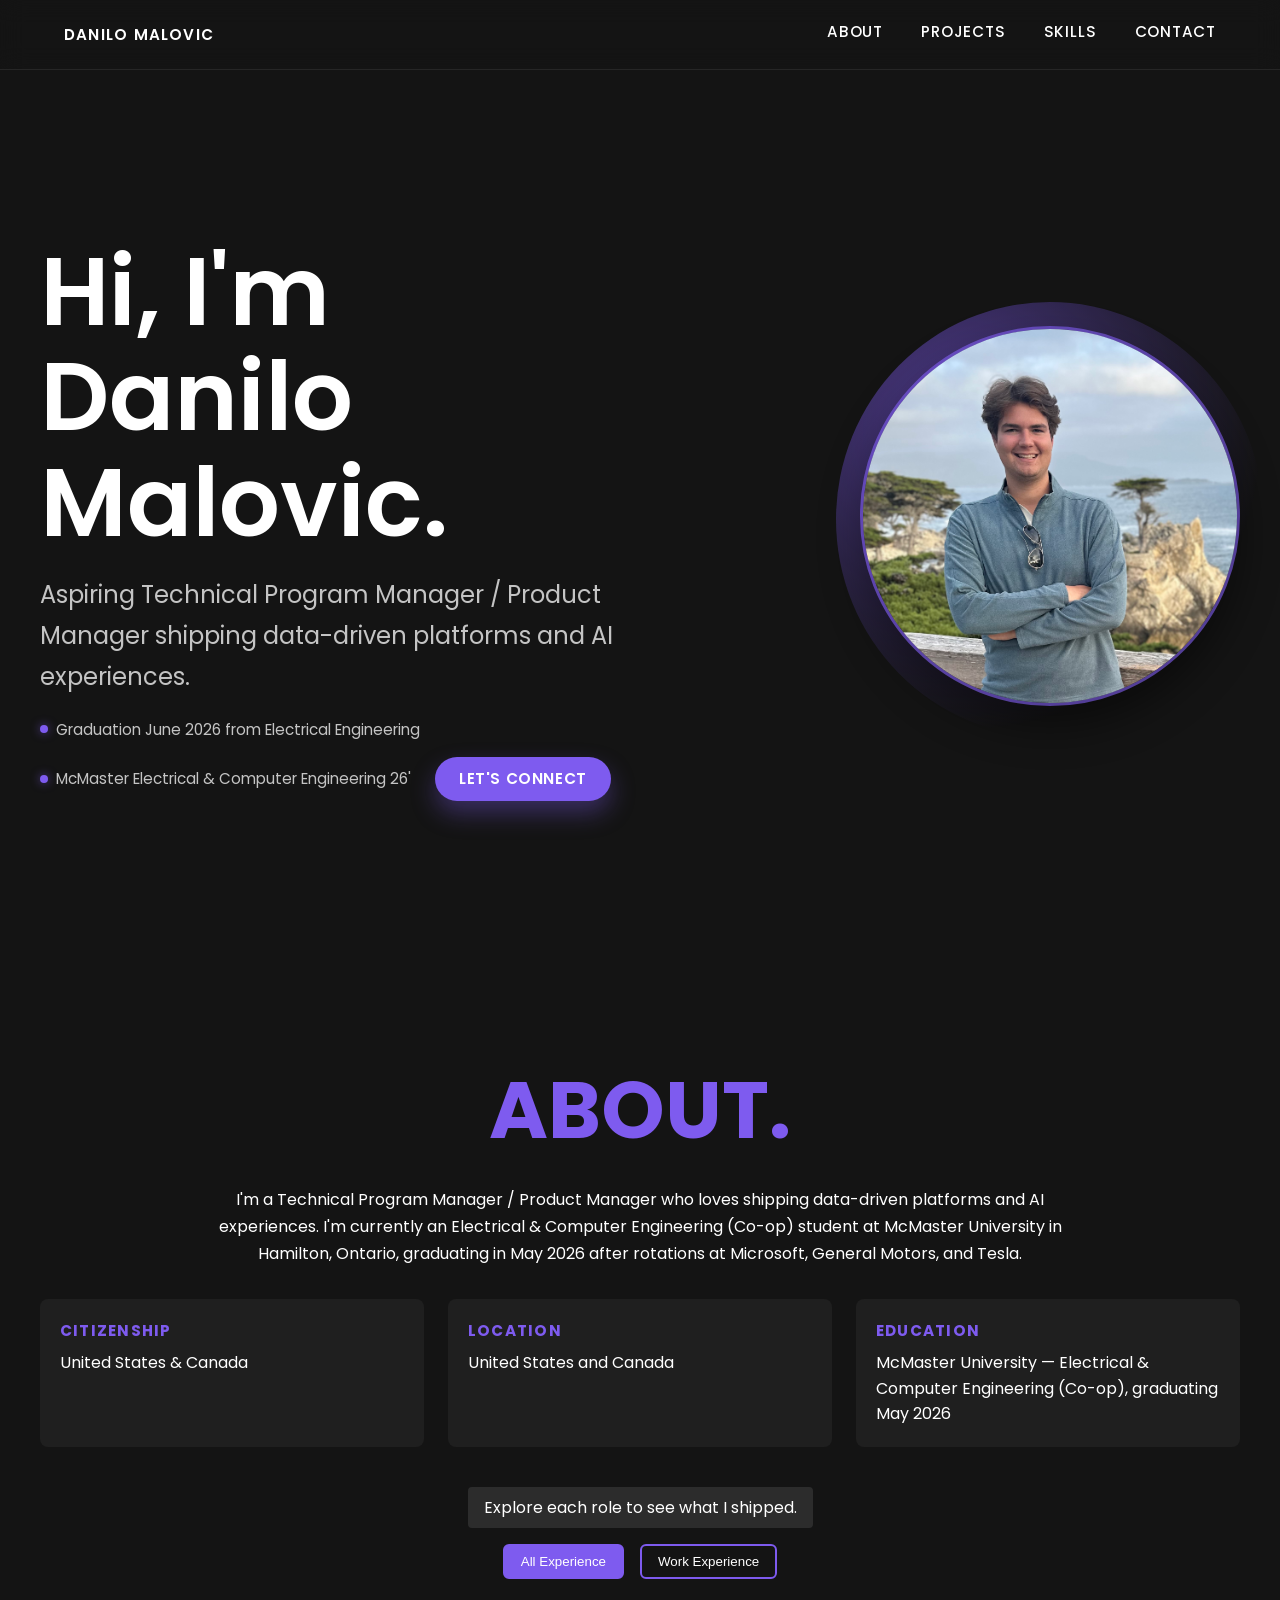
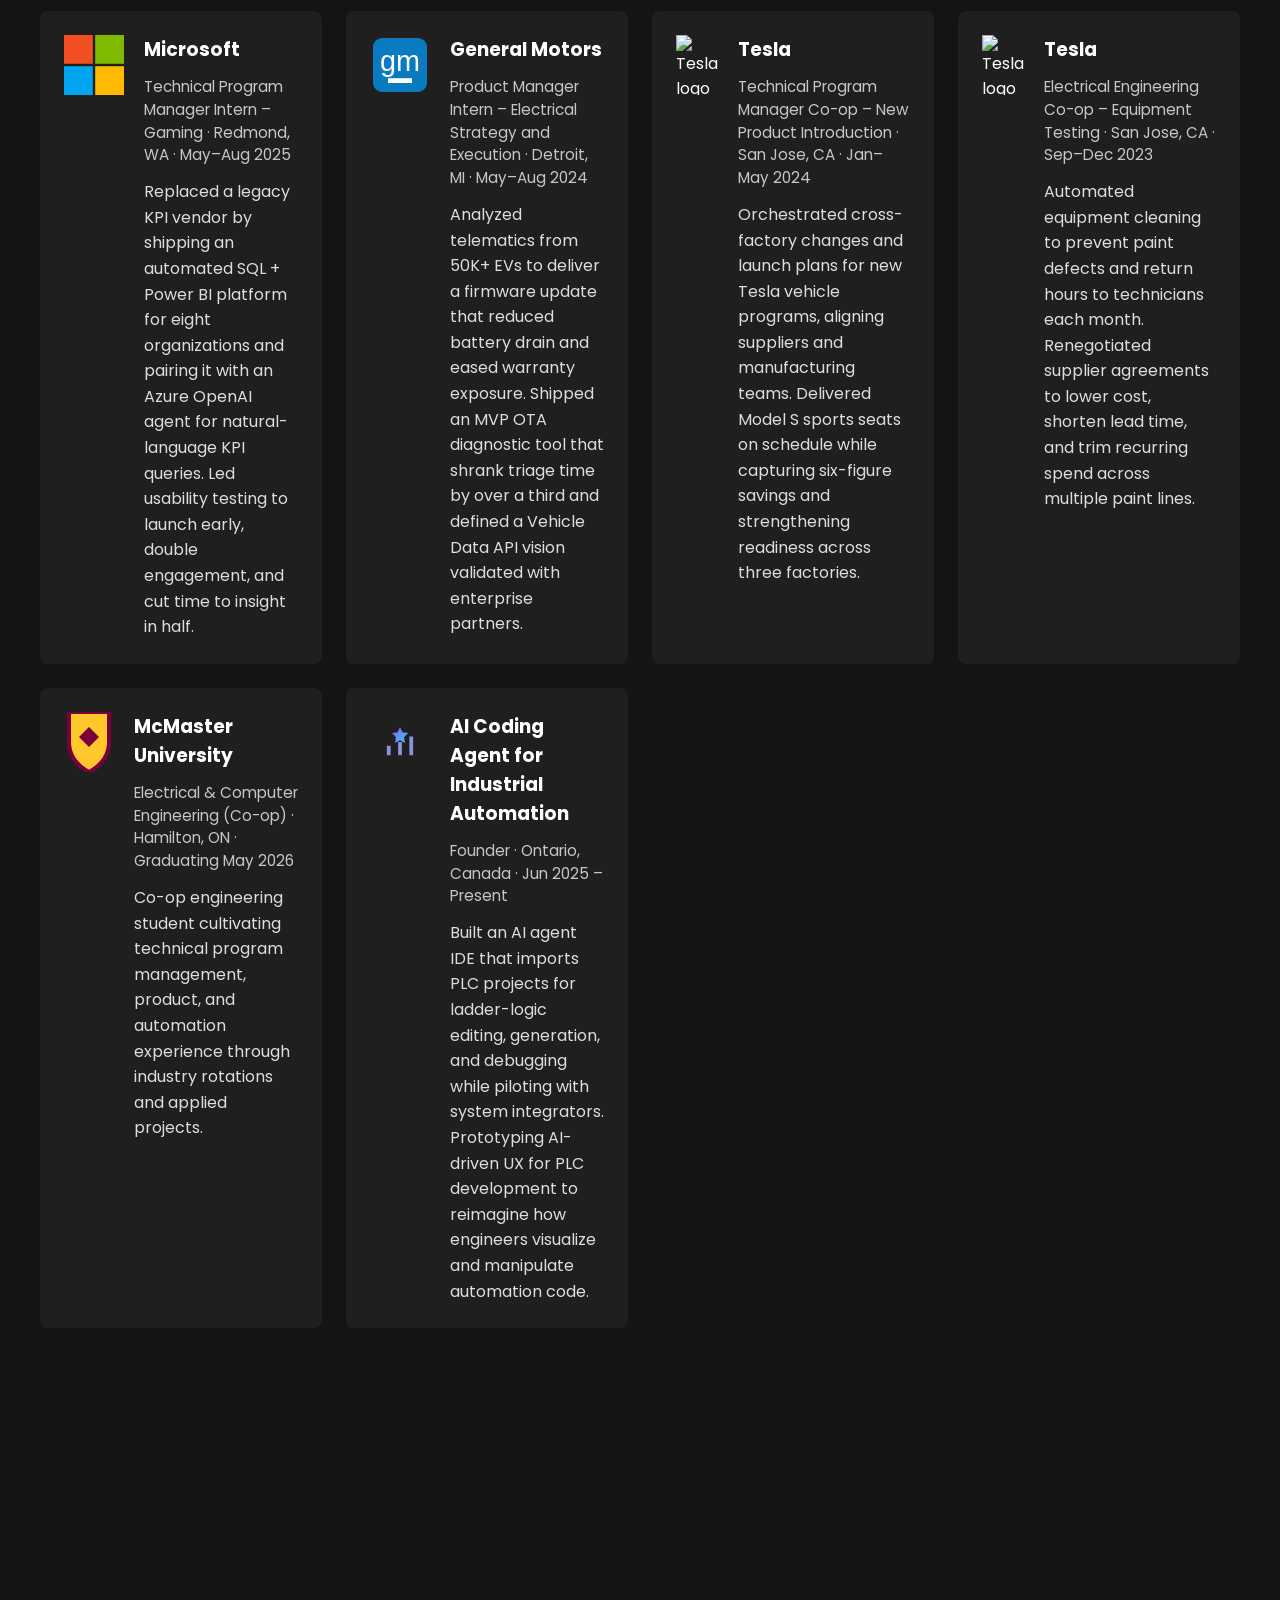
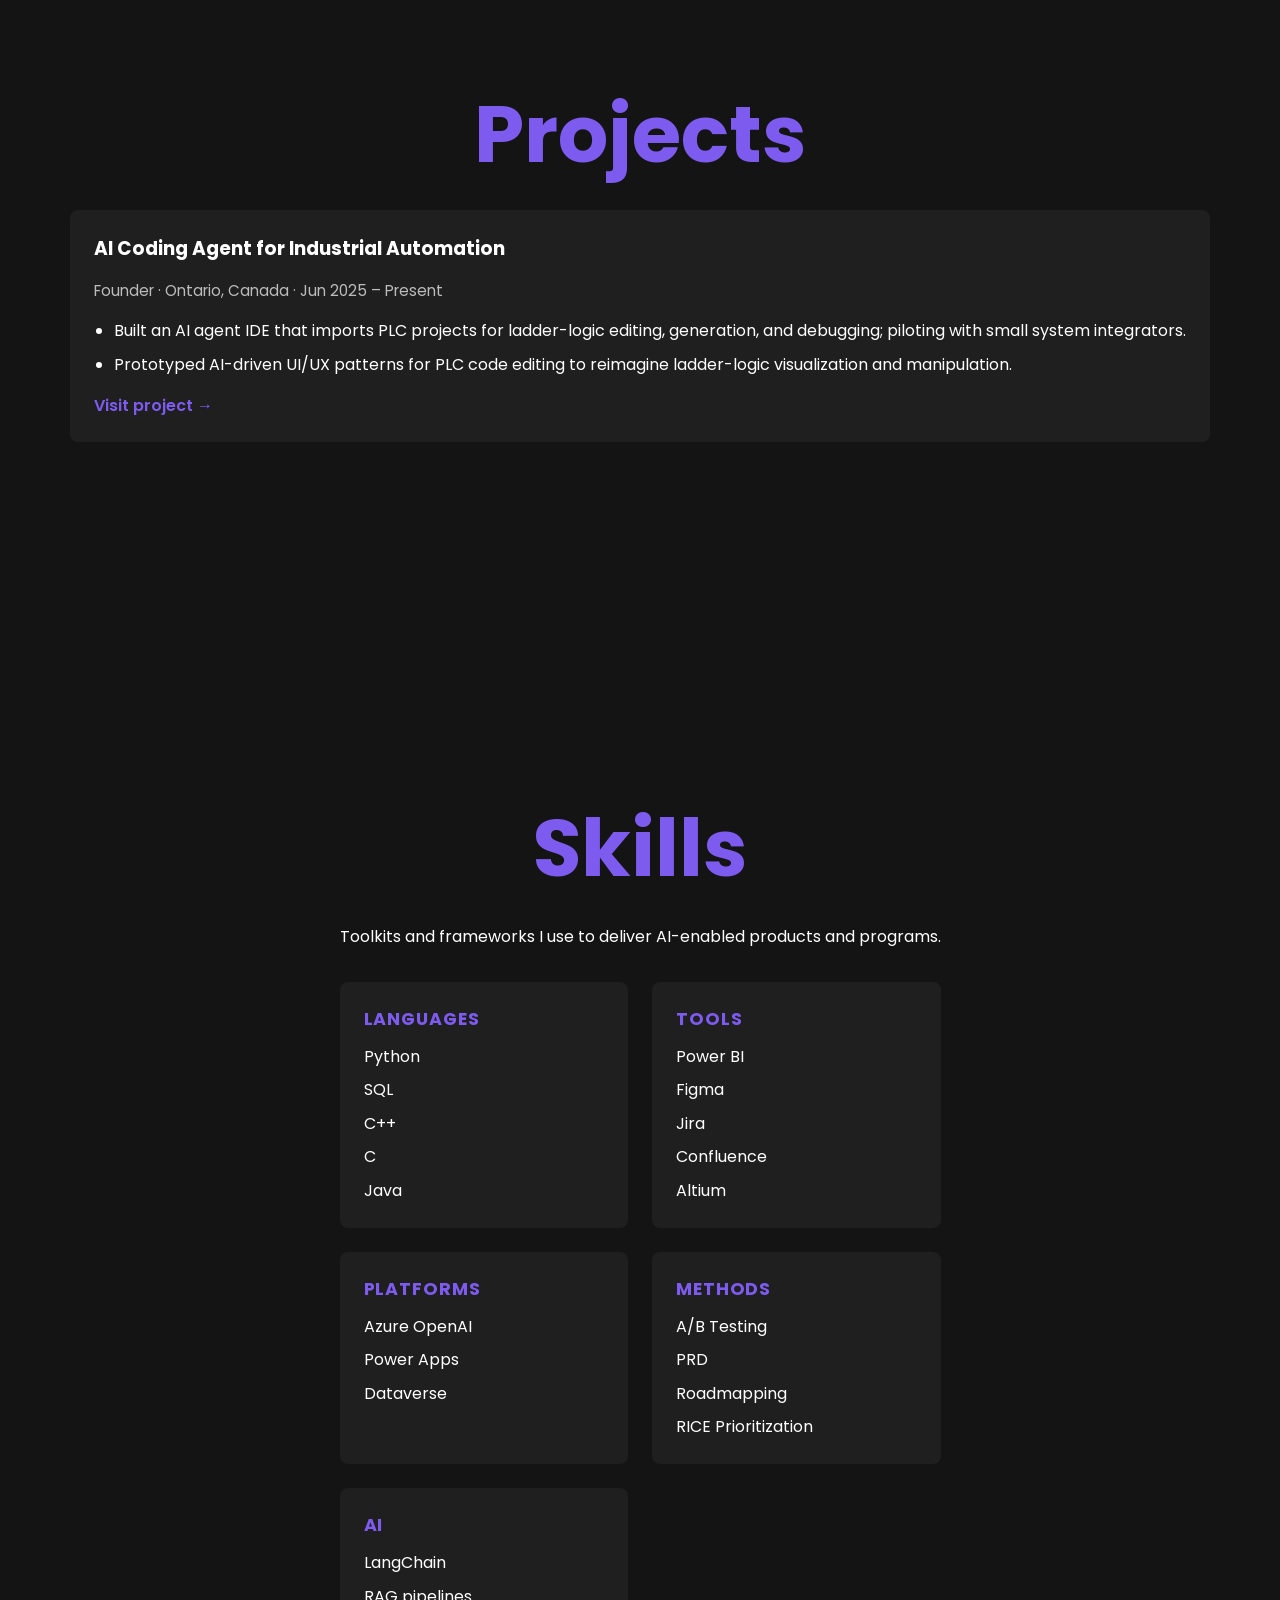
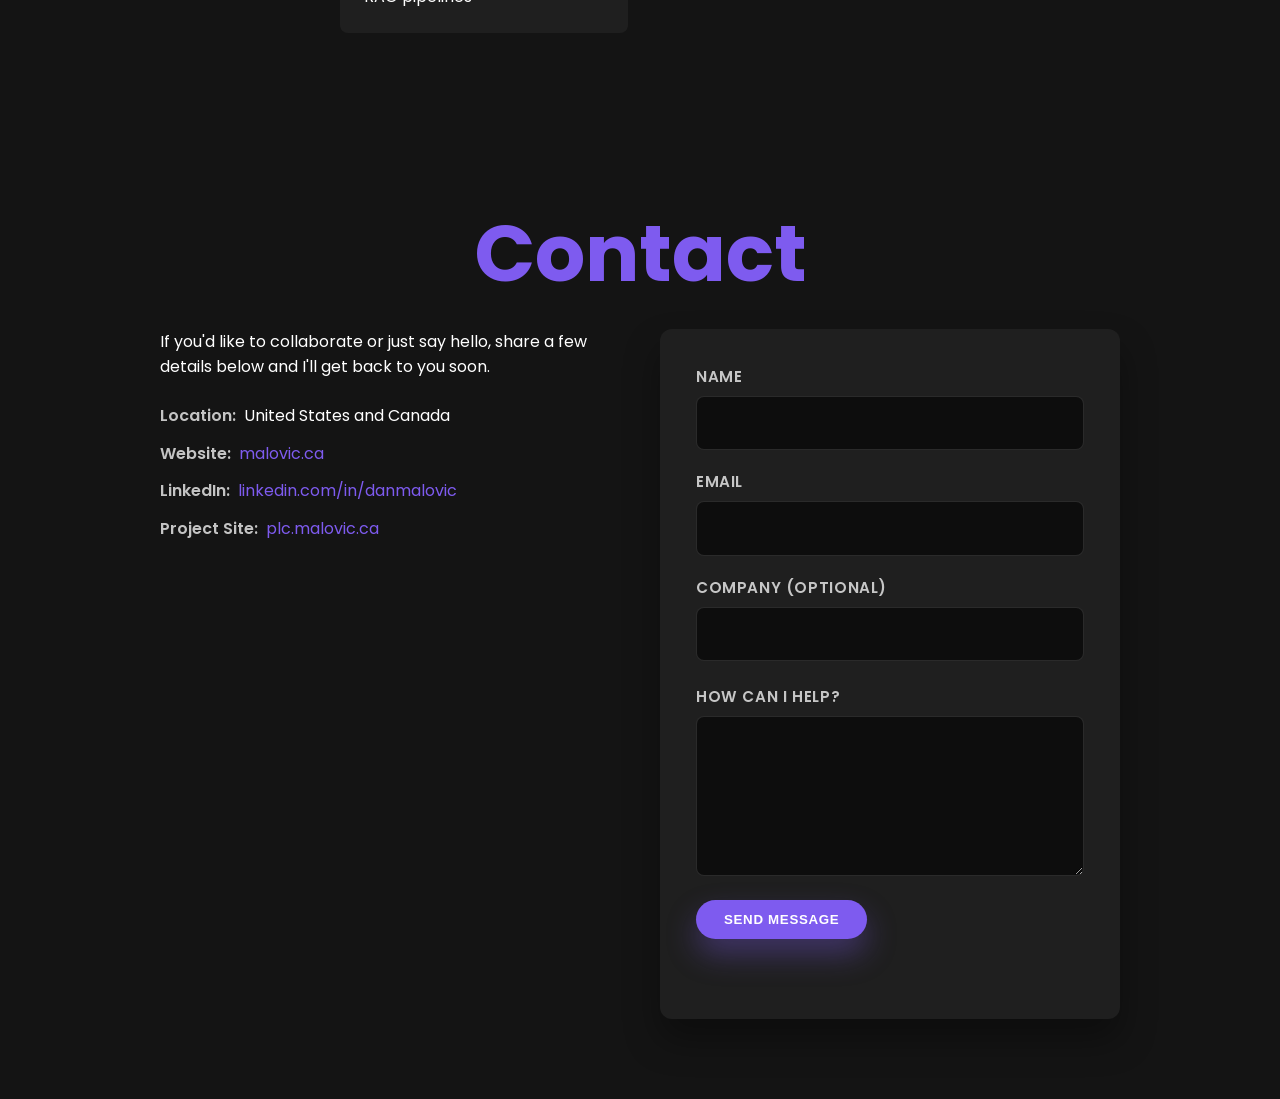
==== index.html @ b9a22eb5 "Refine experience summaries and surface project" ====
<!DOCTYPE html>
<html lang="en">
<head>
  <meta charset="UTF-8">
  <meta name="viewport" content="width=device-width, initial-scale=1.0">
  <meta name="description" content="Portfolio of Danilo Malovic">
  <title>Danilo Malovic</title>
  <link href="https://fonts.googleapis.com/css2?family=Poppins:wght@400;600&display=swap" rel="stylesheet">
  <link rel="stylesheet" href="style.css">
</head>
<body>
  <nav class="topbar">
    <div class="topbar-content">
      <a class="brand" href="#home">Danilo Malovic</a>
      <div class="menu">
        <a href="#about">About</a>
        <a href="#projects">Projects</a>
        <a href="#skills">Skills</a>
        <a href="#contact">Contact</a>
      </div>
    </div>
  </nav>

  <header id="home" class="hero-section">
    <div class="hero-content">
      <div class="hero-copy">
        <h1>Hi, I'm Danilo Malovic.</h1>
        <p class="hero-subtitle">Aspiring Technical Program Manager / Product Manager shipping data-driven platforms and AI experiences.</p>
        <ul class="hero-contact-list">
          <li>Graduation June 2026 from Electrical Engineering</li>
          <li>McMaster Electrical &amp; Computer Engineering 26'</li>
          <li class="hero-cta"><a class="hero-contact-button" href="#contact">Let's connect</a></li>
        </ul>
      </div>
      <div class="hero-visual">
        <div class="hero-image-wrapper" tabindex="0">
          <img src="profile.jpg" alt="Portrait of Danilo Malovic" class="hero-image" aria-describedby="hero-image-tooltip">
          <span class="hero-image-tooltip" id="hero-image-tooltip" role="tooltip">This is me at Pebble Beach in California.</span>
        </div>
      </div>
    </div>
  </header>

  <main>
  <section id="about" class="full-section">
    <div class="container">
      <div class="about-title">
        <h2 class="section-title">ABOUT.</h2>
      </div>
      <p class="about-description">I'm a Technical Program Manager / Product Manager who loves shipping data-driven platforms and AI experiences. I'm currently an Electrical &amp; Computer Engineering (Co-op) student at McMaster University in Hamilton, Ontario, graduating in May 2026 after rotations at Microsoft, General Motors, and Tesla.</p>
      <div class="about-info-cards">
        <div class="info-card">
          <h3>Citizenship</h3>
          <p>United States &amp; Canada</p>
        </div>
        <div class="info-card">
          <h3>Location</h3>
          <p>United States and Canada</p>
        </div>
        <div class="info-card">
          <h3>Education</h3>
          <p>McMaster University — Electrical &amp; Computer Engineering (Co-op), graduating May 2026</p>
        </div>
      </div>
      <span class="experience-tooltip">Explore each role to see what I shipped.</span>
      <div class="experience-filters">
        <button class="filter-btn active" data-target="all">All Experience</button>
        <button class="filter-btn" data-target="work">Work Experience</button>
      </div>
      <div class="experience-content active" id="all">
        <div class="experience-grid">
          <div class="experience-card">
            <img class="experience-logo" src="microsoft.svg" alt="Microsoft logo">
            <div class="experience-details">
              <h3>Microsoft</h3>
              <p class="experience-role">Technical Program Manager Intern – Gaming · Redmond, WA · May–Aug 2025</p>
              <p class="experience-summary">Replaced a legacy KPI vendor by shipping an automated SQL + Power BI platform for eight organizations and pairing it with an Azure OpenAI agent for natural-language KPI queries. Led usability testing to launch early, double engagement, and cut time to insight in half.</p>
            </div>
          </div>
          <div class="experience-card">
            <img class="experience-logo" src="gm.svg" alt="General Motors logo">
            <div class="experience-details">
              <h3>General Motors</h3>
              <p class="experience-role">Product Manager Intern – Electrical Strategy and Execution · Detroit, MI · May–Aug 2024</p>
              <p class="experience-summary">Analyzed telematics from 50K+ EVs to deliver a firmware update that reduced battery drain and eased warranty exposure. Shipped an MVP OTA diagnostic tool that shrank triage time by over a third and defined a Vehicle Data API vision validated with enterprise partners.</p>
            </div>
          </div>
          <div class="experience-card">
            <img class="experience-logo" src="https://upload.wikimedia.org/wikipedia/commons/b/bb/Tesla_T_symbol.svg" alt="Tesla logo">
            <div class="experience-details">
              <h3>Tesla</h3>
              <p class="experience-role">Technical Program Manager Co-op – New Product Introduction · San Jose, CA · Jan–May 2024</p>
              <p class="experience-summary">Orchestrated cross-factory changes and launch plans for new Tesla vehicle programs, aligning suppliers and manufacturing teams. Delivered Model S sports seats on schedule while capturing six-figure savings and strengthening readiness across three factories.</p>
            </div>
          </div>
          <div class="experience-card">
            <img class="experience-logo" src="https://upload.wikimedia.org/wikipedia/commons/b/bb/Tesla_T_symbol.svg" alt="Tesla logo">
            <div class="experience-details">
              <h3>Tesla</h3>
              <p class="experience-role">Electrical Engineering Co-op – Equipment Testing · San Jose, CA · Sep–Dec 2023</p>
              <p class="experience-summary">Automated equipment cleaning to prevent paint defects and return hours to technicians each month. Renegotiated supplier agreements to lower cost, shorten lead time, and trim recurring spend across multiple paint lines.</p>
            </div>
          </div>
          <div class="experience-card">
            <img class="experience-logo" src="mcmaster.svg" alt="McMaster University logo">
            <div class="experience-details">
              <h3>McMaster University</h3>
              <p class="experience-role">Electrical &amp; Computer Engineering (Co-op) · Hamilton, ON · Graduating May 2026</p>
              <p class="experience-summary">Co-op engineering student cultivating technical program management, product, and automation experience through industry rotations and applied projects.</p>
            </div>
          </div>
          <div class="experience-card">
            <img class="experience-logo" src="project.svg" alt="AI Coding Agent project logo">
            <div class="experience-details">
              <h3>AI Coding Agent for Industrial Automation</h3>
              <p class="experience-role">Founder · Ontario, Canada · Jun 2025 – Present</p>
              <p class="experience-summary">Built an AI agent IDE that imports PLC projects for ladder-logic editing, generation, and debugging while piloting with system integrators. Prototyping AI-driven UX for PLC development to reimagine how engineers visualize and manipulate automation code.</p>
            </div>
          </div>
        </div>
      </div>
      <div class="experience-content" id="work">
        <div class="experience-grid">
          <div class="experience-card">
            <img class="experience-logo" src="microsoft.svg" alt="Microsoft logo">
            <div class="experience-details">
              <h3>Microsoft</h3>
              <p class="experience-role">Technical Program Manager Intern – Gaming · Redmond, WA · May–Aug 2025</p>
              <p class="experience-summary">Replaced a legacy KPI vendor by shipping an automated SQL + Power BI platform for eight organizations and pairing it with an Azure OpenAI agent for natural-language KPI queries. Led usability testing to launch early, double engagement, and cut time to insight in half.</p>
            </div>
          </div>
          <div class="experience-card">
            <img class="experience-logo" src="gm.svg" alt="General Motors logo">
            <div class="experience-details">
              <h3>General Motors</h3>
              <p class="experience-role">Product Manager Intern – Electrical Strategy and Execution · Detroit, MI · May–Aug 2024</p>
              <p class="experience-summary">Analyzed telematics from 50K+ EVs to deliver a firmware update that reduced battery drain and eased warranty exposure. Shipped an MVP OTA diagnostic tool that shrank triage time by over a third and defined a Vehicle Data API vision validated with enterprise partners.</p>
            </div>
          </div>
          <div class="experience-card">
            <img class="experience-logo" src="https://upload.wikimedia.org/wikipedia/commons/b/bb/Tesla_T_symbol.svg" alt="Tesla logo">
            <div class="experience-details">
              <h3>Tesla</h3>
              <p class="experience-role">Technical Program Manager Co-op – New Product Introduction · San Jose, CA · Jan–May 2024</p>
              <p class="experience-summary">Orchestrated cross-factory changes and launch plans for new Tesla vehicle programs, aligning suppliers and manufacturing teams. Delivered Model S sports seats on schedule while capturing six-figure savings and strengthening readiness across three factories.</p>
            </div>
          </div>
          <div class="experience-card">
            <img class="experience-logo" src="https://upload.wikimedia.org/wikipedia/commons/b/bb/Tesla_T_symbol.svg" alt="Tesla logo">
            <div class="experience-details">
              <h3>Tesla</h3>
              <p class="experience-role">Electrical Engineering Co-op – Equipment Testing · San Jose, CA · Sep–Dec 2023</p>
              <p class="experience-summary">Automated equipment cleaning to prevent paint defects and return hours to technicians each month. Renegotiated supplier agreements to lower cost, shorten lead time, and trim recurring spend across multiple paint lines.</p>
            </div>
          </div>
        </div>
      </div>
    </div>
  </section>

  <section id="projects" class="full-section">
    <div class="container">
      <h2 class="section-title">Projects</h2>
      <div class="projects-grid">
        <div class="project-card">
          <h3>AI Coding Agent for Industrial Automation</h3>
          <p class="project-meta">Founder · Ontario, Canada · Jun 2025 &ndash; Present</p>
          <ul class="project-highlights">
            <li>Built an AI agent IDE that imports PLC projects for ladder-logic editing, generation, and debugging; piloting with small system integrators.</li>
            <li>Prototyped AI-driven UI/UX patterns for PLC code editing to reimagine ladder-logic visualization and manipulation.</li>
          </ul>
          <a class="project-link" href="https://plc.malovic.ca" target="_blank" rel="noopener noreferrer">Visit project &rarr;</a>
        </div>
      </div>
    </div>
  </section>

  <section id="skills" class="full-section">
    <div class="container">
      <h2 class="section-title">Skills</h2>
      <p class="skills-intro">Toolkits and frameworks I use to deliver AI-enabled products and programs.</p>
      <div class="skills-grid">
        <div class="skill-category">
          <h3>Languages</h3>
          <ul class="skill-list">
            <li>Python</li>
            <li>SQL</li>
            <li>C++</li>
            <li>C</li>
            <li>Java</li>
          </ul>
        </div>
        <div class="skill-category">
          <h3>Tools</h3>
          <ul class="skill-list">
            <li>Power BI</li>
            <li>Figma</li>
            <li>Jira</li>
            <li>Confluence</li>
            <li>Altium</li>
          </ul>
        </div>
        <div class="skill-category">
          <h3>Platforms</h3>
          <ul class="skill-list">
            <li>Azure OpenAI</li>
            <li>Power Apps</li>
            <li>Dataverse</li>
          </ul>
        </div>
        <div class="skill-category">
          <h3>Methods</h3>
          <ul class="skill-list">
            <li>A/B Testing</li>
            <li>PRD</li>
            <li>Roadmapping</li>
            <li>RICE Prioritization</li>
          </ul>
        </div>
        <div class="skill-category">
          <h3>AI</h3>
          <ul class="skill-list">
            <li>LangChain</li>
            <li>RAG pipelines</li>
          </ul>
        </div>
      </div>
    </div>
  </section>

  <section id="contact" class="full-section">
    <div class="container">
      <h2 class="section-title">Contact</h2>
      <div class="contact-content">
        <div class="contact-intro">
          <p>If you'd like to collaborate or just say hello, share a few details below and I'll get back to you soon.</p>
          <ul class="contact-meta">
            <li><strong>Location:</strong> United States and Canada</li>
            <li><strong>Website:</strong> <a href="https://malovic.ca" target="_blank" rel="noopener noreferrer">malovic.ca</a></li>
            <li><strong>LinkedIn:</strong> <a href="https://www.linkedin.com/in/danmalovic/" target="_blank" rel="noopener noreferrer">linkedin.com/in/danmalovic</a></li>
            <li><strong>Project Site:</strong> <a href="https://plc.malovic.ca" target="_blank" rel="noopener noreferrer">plc.malovic.ca</a></li>
          </ul>
        </div>
        <form id="contact-form" class="contact-form" action="https://formsubmit.co/ajax/danmalovic@gmail.com" method="POST">
          <input type="hidden" name="_subject" value="New message from malovic.ca">
          <input type="hidden" name="_captcha" value="false">
          <div class="form-grid">
            <div class="form-field">
              <label for="contact-name">Name</label>
              <input type="text" id="contact-name" name="name" autocomplete="name" required>
            </div>
            <div class="form-field">
              <label for="contact-email">Email</label>
              <input type="email" id="contact-email" name="email" autocomplete="email" required>
            </div>
            <div class="form-field">
              <label for="contact-company">Company (optional)</label>
              <input type="text" id="contact-company" name="company" autocomplete="organization">
            </div>
          </div>
          <div class="form-field">
            <label for="contact-message">How can I help?</label>
            <textarea id="contact-message" name="message" rows="5" required></textarea>
          </div>
          <button type="submit" class="contact-submit">Send message</button>
          <p id="contact-form-status" class="form-status" role="status" aria-live="polite"></p>
        </form>
      </div>
    </div>
  </section>
  </main>
  <script src="script.js"></script>
</body>
</html>
---- style.css ----
:root {
  --bg-color: #141414;
  --accent-color: #7e5bef;
  --text-color: #ffffff;
  --scroll-offset: 96px;
}

* {
  margin: 0;
  padding: 0;
  box-sizing: border-box;
}

html {
  scroll-behavior: smooth;

  scroll-padding-top: var(--scroll-offset);

}

body {
  font-family: 'Poppins', sans-serif;
  background: var(--bg-color);
  color: var(--text-color);
}

a {
  color: var(--accent-color);
}


.topbar {
  position: sticky;
  top: 0;
  z-index: 1000;
  background: rgba(20, 20, 20, 0.85);
  backdrop-filter: blur(12px);
  border-bottom: 1px solid rgba(255, 255, 255, 0.08);
}

.topbar-content {
  max-width: 1200px;
  margin: 0 auto;
  padding: 1.25rem 1.5rem;
  display: flex;
  align-items: center;
  justify-content: space-between;
  gap: clamp(1rem, 3vw, 2.5rem);
}

.brand {
  color: var(--text-color);
  font-weight: 600;
  letter-spacing: 0.08em;
  text-transform: uppercase;
  font-size: 0.95rem;
  text-decoration: none;
}

.brand:hover,
.brand:focus-visible {
  color: var(--accent-color);
}

.menu {
  display: flex;
  align-items: center;
  gap: clamp(1rem, 3vw, 2.5rem);
}

.menu a {
  color: var(--text-color);
  text-decoration: none;
  font-weight: 500;
  position: relative;
  font-size: 0.95rem;
  letter-spacing: 0.05em;
  text-transform: uppercase;
  padding-bottom: 0.35rem;
  transition: color 0.3s ease;
}

.menu a::before {
  content: "";
  position: absolute;
  left: 0;
  bottom: 0;
  height: 2px;
  width: 100%;
  background: var(--accent-color);
  transform: scaleX(0);
  transform-origin: left;
  transition: transform 0.3s ease;
}

.menu a:hover,
.menu a:focus-visible {
  color: var(--accent-color);
}

.menu a:hover::before,
.menu a:focus-visible::before {
  transform: scaleX(1);
}


.hero-section {
  min-height: 100vh;
  display: flex;
  flex-direction: column;
  justify-content: center;
  align-items: center;
  padding: clamp(1rem, 4vw, 3rem) 1.5rem 3rem;

  scroll-margin-top: var(--scroll-offset);

}

.hero-content {
  width: 100%;
  max-width: 1200px;
  display: flex;
  align-items: center;
  justify-content: space-between;
  gap: clamp(2rem, 6vw, 6rem);
}

.hero-copy {
  display: flex;
  flex-direction: column;
  gap: 1.25rem;
  max-width: 600px;
}

.hero-section h1 {
  font-size: clamp(3rem, 10vw, 6rem);
  font-weight: 600;
  line-height: 1.1;
}

.hero-subtitle {
  font-size: clamp(1.05rem, 2vw, 1.5rem);
  color: rgba(255, 255, 255, 0.75);
  line-height: 1.7;
}

.hero-contact-list {
  list-style: none;
  margin: 0;
  padding: 0;
  display: flex;
  flex-wrap: wrap;
  gap: 1rem 1.5rem;
}

.hero-contact-list li {
  display: flex;
  align-items: center;
  gap: 0.5rem;
  font-size: 0.95rem;
  color: rgba(255, 255, 255, 0.75);
}

.hero-contact-list li::before {
  content: "";
  width: 8px;
  height: 8px;
  border-radius: 50%;
  background: var(--accent-color);
  flex-shrink: 0;
  box-shadow: 0 0 10px rgba(126, 91, 239, 0.6);
}

.hero-contact-list li.hero-cta::before {
  display: none;
}

.hero-contact-list a {
  color: var(--text-color);
  text-decoration: none;
  transition: color 0.3s ease;
}

.hero-contact-list a:hover,
.hero-contact-list a:focus-visible {
  color: var(--accent-color);
}

.hero-contact-button {
  display: inline-flex;
  align-items: center;
  gap: 0.5rem;
  background: var(--accent-color);
  color: var(--text-color);
  padding: 0.65rem 1.5rem;
  border-radius: 999px;
  font-weight: 600;
  letter-spacing: 0.04em;
  text-transform: uppercase;
  transition: transform 0.3s ease, box-shadow 0.3s ease;
  box-shadow: 0 12px 24px rgba(126, 91, 239, 0.35);
}

.hero-contact-button:hover,
.hero-contact-button:focus-visible {
  transform: translateY(-1px);
  box-shadow: 0 16px 30px rgba(126, 91, 239, 0.45);
  color: var(--text-color);
}

.hero-contact-button:focus-visible {
  outline: 2px solid rgba(255, 255, 255, 0.45);
  outline-offset: 4px;
}

.hero-visual {
  position: relative;
  flex-shrink: 0;
}

.hero-visual::after {
  content: "";
  position: absolute;
  inset: -24px;
  border-radius: 50%;
  background: radial-gradient(circle at 30% 30%, rgba(126, 91, 239, 0.65), transparent 70%);
  z-index: -1;
  opacity: 0.9;
  filter: blur(0px);
}

.hero-image {
  width: clamp(260px, 32vw, 380px);
  height: clamp(260px, 32vw, 380px);
  border-radius: 50%;
  object-fit: cover;
  border: 3px solid rgba(126, 91, 239, 0.6);
  box-shadow: 0 20px 40px rgba(0, 0, 0, 0.45);
}

.hero-image-wrapper {
  position: relative;
  display: inline-block;
  outline: none;
}

.hero-image-wrapper:focus-visible {
  outline: 3px solid rgba(126, 91, 239, 0.7);
  outline-offset: 10px;
  border-radius: 50%;
}

.hero-image-tooltip {
  position: absolute;
  bottom: calc(100% + 16px);
  left: 50%;
  transform: translate(-50%, 10px);
  background: rgba(20, 20, 20, 0.9);
  color: var(--text-color);
  padding: 0.65rem 1rem;
  border-radius: 12px;
  box-shadow: 0 10px 24px rgba(0, 0, 0, 0.4);
  font-size: 0.95rem;
  line-height: 1.4;
  opacity: 0;
  visibility: hidden;
  pointer-events: none;
  transition: opacity 0.25s ease, transform 0.25s ease;
  max-width: 220px;
  text-align: center;
}

.hero-image-tooltip::after {
  content: "";
  position: absolute;
  top: 100%;
  left: 50%;
  transform: translateX(-50%);
  border-width: 8px;
  border-style: solid;
  border-color: rgba(20, 20, 20, 0.9) transparent transparent transparent;
}

.hero-image-wrapper:hover .hero-image-tooltip,
.hero-image-wrapper:focus-within .hero-image-tooltip {
  opacity: 1;
  visibility: visible;
  transform: translate(-50%, 0);
}

.about-title {
  position: relative;
  display: inline-block;
}

.experience-tooltip {
  display: inline-block;
  background: #2c2c2c;
  color: var(--text-color);
  padding: 0.5rem 1rem;
  border-radius: 4px;
  margin-bottom: 1rem;
}

.full-section {
  min-height: 100vh;
  padding: 80px 20px;
  display: flex;
  justify-content: center;
  align-items: center;
  text-align: center;
  scroll-margin-top: var(--scroll-offset);
}

.container {
  max-width: 1200px;
  margin: 0 auto;
}

.section-title {
  font-size: clamp(5rem, 6vw, 7rem);
  color: var(--accent-color);
  margin-bottom: 1rem;
}

.about-description {
  margin: 0 auto 2rem;
  max-width: 900px;
  line-height: 1.7;
}

.about-info-cards {
  display: grid;
  grid-template-columns: repeat(auto-fit, minmax(220px, 1fr));
  gap: 1.5rem;
  margin-bottom: 2.5rem;
}

.info-card {
  background: #1f1f1f;
  padding: 1.25rem;
  border-radius: 8px;
  text-align: left;
  display: flex;
  flex-direction: column;
  gap: 0.5rem;
}

.info-card h3 {
  font-size: 0.95rem;
  text-transform: uppercase;
  letter-spacing: 0.08em;
  color: var(--accent-color);
}

.info-card p {
  line-height: 1.6;
}

.experience-filters {
  display: flex;
  justify-content: center;
  gap: 1rem;
  flex-wrap: wrap;
  margin-bottom: 2rem;
}

.filter-btn {
  background: transparent;
  color: var(--text-color);
  border: 2px solid var(--accent-color);
  padding: 0.5rem 1rem;
  border-radius: 6px;
  cursor: pointer;
  transition: background 0.3s;
}

.filter-btn.active,
.filter-btn:hover {
  background: var(--accent-color);
}

.experience-grid {
  display: grid;
  grid-template-columns: repeat(auto-fit, minmax(250px, 1fr));
  gap: 1.5rem;
}

.experience-content {
  display: none;
}

.experience-content.active {
  display: block;
}

.experience-card {
  background: #1f1f1f;
  padding: 1.5rem;
  border-radius: 8px;
  display: flex;
  align-items: flex-start;
  gap: 1.25rem;
  position: relative;
  overflow: hidden;
  text-align: left;
}

.experience-logo {
  width: 60px;
  height: 60px;
  object-fit: contain;
  transition: transform 0.3s ease;
}

.experience-card:hover .experience-logo {
  transform: scale(1.1);
}

.experience-details {
  display: flex;
  flex-direction: column;
  gap: 0.75rem;
}

.experience-role {
  font-size: 0.95rem;
  color: rgba(255, 255, 255, 0.75);
  line-height: 1.5;
}

.experience-highlights {
  margin: 0;
  padding-left: 1.25rem;
  list-style: disc;
  display: flex;
  flex-direction: column;
  gap: 0.5rem;
  line-height: 1.6;
}

.experience-summary {
  line-height: 1.6;
  color: rgba(255, 255, 255, 0.85);
}

.projects-grid {
  display: grid;
  grid-template-columns: repeat(auto-fit, minmax(250px, 1fr));
  gap: 1rem;
  margin-top: 1rem;
}

.project-card {
  background: #1f1f1f;
  padding: 1.5rem;
  border-radius: 8px;
  transition: transform 0.3s ease, box-shadow 0.3s ease;
  position: relative;
  overflow: hidden;
  display: flex;
  flex-direction: column;
  align-items: flex-start;
  gap: 1rem;
  text-align: left;
}

.project-card:hover {
  transform: translateY(-5px);
  box-shadow: 0 10px 15px rgba(0, 0, 0, 0.3);
}

.project-logo {
  width: 60px;
  height: 60px;
  object-fit: contain;
  margin-bottom: 1rem;
  transition: transform 0.3s ease;
}

.project-card:hover .project-logo {
  transform: scale(1.1);
}

.project-meta {
  color: rgba(255, 255, 255, 0.7);
  font-size: 0.95rem;
}

.project-highlights {
  margin: 0;
  padding-left: 1.25rem;
  list-style: disc;
  display: flex;
  flex-direction: column;
  gap: 0.5rem;
  line-height: 1.6;
}

.project-link {
  color: var(--accent-color);
  font-weight: 600;
  text-decoration: none;
}

.project-link:hover {
  text-decoration: underline;
}

.skills-intro {
  max-width: 700px;
  margin: 0 auto;
  line-height: 1.6;
}

.skills-grid {
  display: grid;
  grid-template-columns: repeat(auto-fit, minmax(220px, 1fr));
  gap: 1.5rem;
  margin-top: 2rem;
  text-align: left;
}

.skill-category {
  background: #1f1f1f;
  padding: 1.5rem;
  border-radius: 8px;
  display: flex;
  flex-direction: column;
  gap: 0.75rem;
}

.skill-category h3 {
  color: var(--accent-color);
  font-size: 1.1rem;
  text-transform: uppercase;
  letter-spacing: 0.05em;
}

.skill-list {
  list-style: none;
  margin: 0;
  padding: 0;
  display: flex;
  flex-direction: column;
  gap: 0.5rem;
}

.skill-list li {
  line-height: 1.6;
}

.contact-content {
  margin: 0 auto;
  max-width: 960px;
  display: grid;
  gap: 2.5rem;
  grid-template-columns: repeat(auto-fit, minmax(280px, 1fr));
  align-items: flex-start;
  text-align: left;
}

.contact-intro {
  display: flex;
  flex-direction: column;
  gap: 1.5rem;
}

.contact-meta {
  list-style: none;
  margin: 0;
  padding: 0;
  display: flex;
  flex-direction: column;
  gap: 0.75rem;
}

.contact-meta li {
  display: flex;
  gap: 0.5rem;
  line-height: 1.6;
}

.contact-meta strong {
  color: rgba(255, 255, 255, 0.75);
  font-weight: 600;
}

.contact-meta a {
  color: var(--accent-color);
  text-decoration: none;
}

.contact-meta a:hover,
.contact-meta a:focus-visible {
  text-decoration: underline;
}

.contact-form {
  background: #1f1f1f;
  padding: 2.25rem;
  border-radius: 12px;
  display: flex;
  flex-direction: column;
  gap: 1.5rem;
  box-shadow: 0 20px 35px rgba(0, 0, 0, 0.35);
}

.contact-form .form-grid {
  display: grid;
  grid-template-columns: repeat(auto-fit, minmax(220px, 1fr));
  gap: 1.25rem;
}

.form-field {
  display: flex;
  flex-direction: column;
  gap: 0.5rem;
}

.form-field label {
  font-size: 0.95rem;
  font-weight: 600;
  letter-spacing: 0.04em;
  text-transform: uppercase;
  color: rgba(255, 255, 255, 0.75);
}

.contact-form input,
.contact-form textarea {
  width: 100%;
  border: 1px solid rgba(255, 255, 255, 0.12);
  border-radius: 8px;
  background: rgba(12, 12, 12, 0.9);
  color: var(--text-color);
  padding: 0.85rem 1rem;
  font: inherit;
  transition: border-color 0.3s ease, box-shadow 0.3s ease;
}

.contact-form input:focus-visible,
.contact-form textarea:focus-visible {
  outline: none;
  border-color: var(--accent-color);
  box-shadow: 0 0 0 3px rgba(126, 91, 239, 0.2);
}

.contact-form textarea {
  resize: vertical;
  min-height: 160px;
}

.contact-submit {
  align-self: flex-start;
  background: var(--accent-color);
  color: var(--text-color);
  border: none;
  border-radius: 999px;
  padding: 0.75rem 1.75rem;
  font-weight: 600;
  letter-spacing: 0.05em;
  text-transform: uppercase;
  cursor: pointer;
  transition: transform 0.3s ease, box-shadow 0.3s ease;
  box-shadow: 0 15px 30px rgba(126, 91, 239, 0.35);
}

.contact-submit:hover,
.contact-submit:focus-visible {
  transform: translateY(-1px);
  box-shadow: 0 18px 36px rgba(126, 91, 239, 0.45);
}

.contact-submit:focus-visible {
  outline: 2px solid rgba(255, 255, 255, 0.45);
  outline-offset: 4px;
}

.contact-submit:disabled {
  opacity: 0.65;
  cursor: not-allowed;
  transform: none;
  box-shadow: none;
}

.form-status {
  min-height: 1.25rem;
  font-size: 0.95rem;
  color: rgba(255, 255, 255, 0.7);
}

.form-status.success {
  color: #6ee7b7;
}

.form-status.error {
  color: #fca5a5;
}

.experience-card::after,
.project-card::after {
  content: "";
  position: absolute;
  inset: 0;
  border-radius: inherit;
  padding: 2px;
  --gradient-angle: 0deg;
  background: conic-gradient(
    from var(--gradient-angle),
    rgba(126, 91, 239, 0) 0deg,
    rgba(126, 91, 239, 0.5) 18deg,
    rgba(0, 240, 255, 0.8) 30deg,
    rgba(126, 91, 239, 0.5) 42deg,
    rgba(126, 91, 239, 0) 60deg,
    rgba(126, 91, 239, 0) 360deg
  );
  mask: linear-gradient(#000 0 0) content-box, linear-gradient(#000 0 0);
  -webkit-mask: linear-gradient(#000 0 0) content-box, linear-gradient(#000 0 0);
  mask-composite: exclude;
  -webkit-mask-composite: xor;
  animation: border-glow 8s linear infinite;
  animation-play-state: paused;
  opacity: 0;
  transition: opacity 0.4s ease;
  pointer-events: none;
}

.experience-card:hover::after,
.project-card:hover::after {
  opacity: 1;
  animation-play-state: running;
}

@property --gradient-angle {
  syntax: '<angle>';
  inherits: false;
  initial-value: 0deg;
}

@keyframes border-glow {
  to {
    --gradient-angle: 360deg;
  }
}

@media (max-width: 768px) {
  .topbar {
    background: rgba(20, 20, 20, 0.95);
  }

  .topbar-content {
    flex-direction: column;
    align-items: center;
    gap: 1rem;
  }

  .menu {
    flex-wrap: wrap;
    justify-content: center;
    gap: 0.75rem 1.25rem;
  }

  .menu a {
    font-size: 0.95rem;
  }

  .menu a::before {
    display: none;
  }

  .hero-section {
    padding: 5.5rem 1.5rem 3rem;
  }

  .hero-content {
    flex-direction: column;
    text-align: center;
    gap: 2rem;
  }

  .hero-copy {
    align-items: center;
    text-align: center;
  }

  .hero-contact-list {
    justify-content: center;
    gap: 0.75rem 1rem;
  }

  .hero-visual::after {
    inset: -16px;
  }

  .hero-image {
    width: 80vw;
    height: 80vw;
    max-width: 340px;
    max-height: 340px;
  }

  .section-title {
    font-size: 4rem;
  }

  .about-info-cards,
  .skills-grid {
    grid-template-columns: 1fr;
  }

  .experience-card {
    flex-direction: column;
  }
}
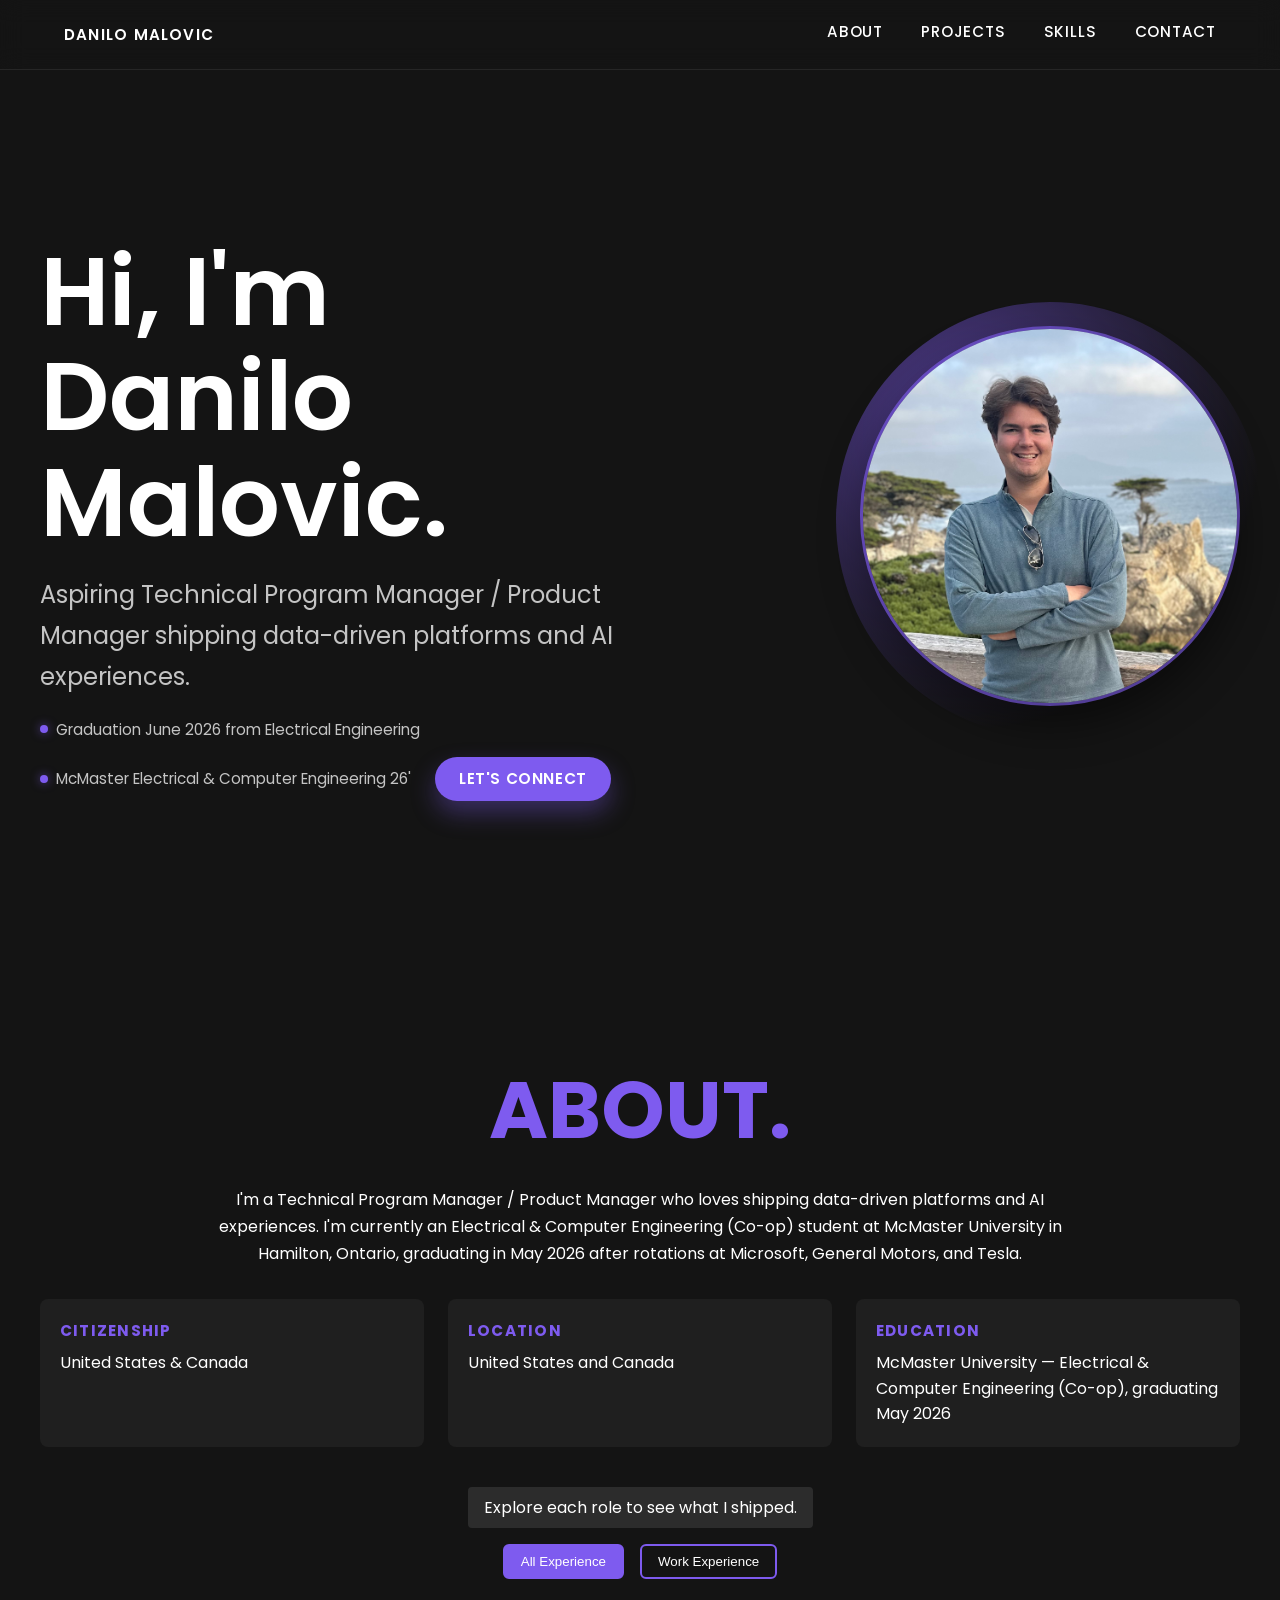
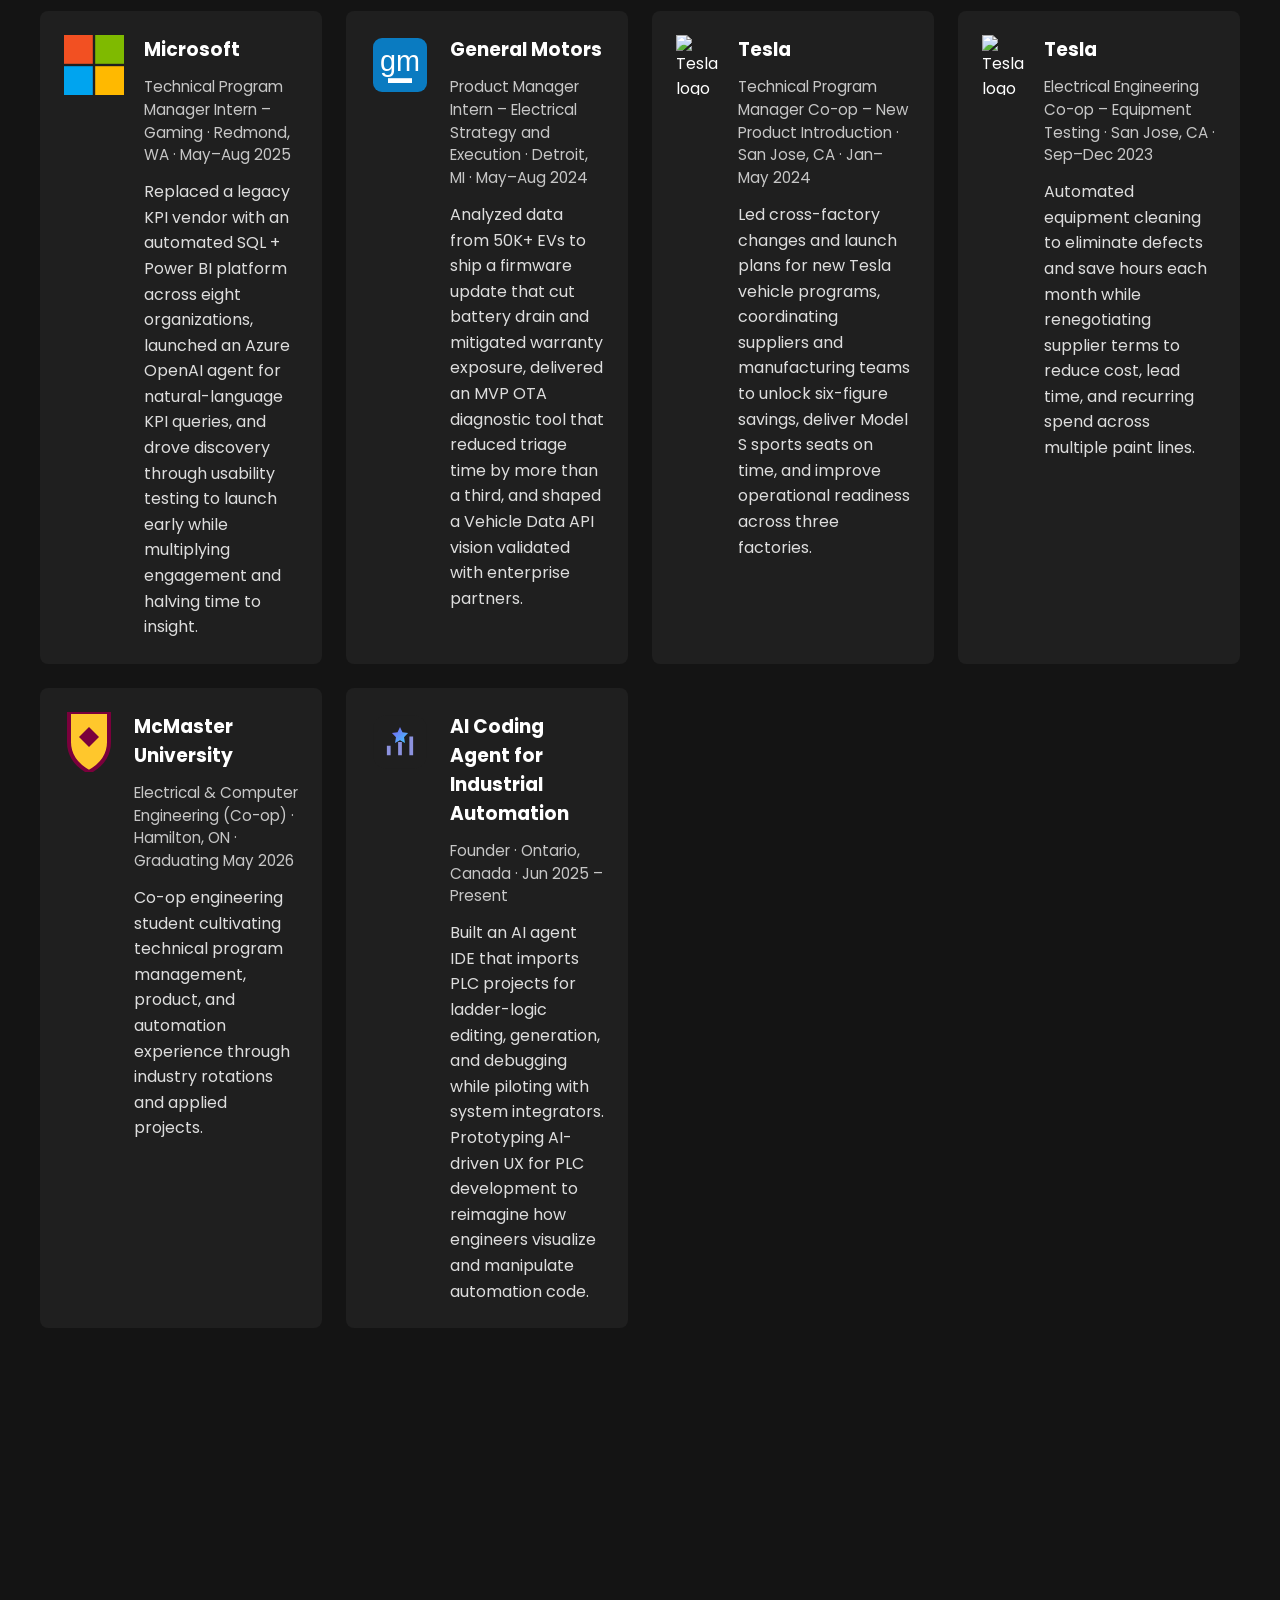
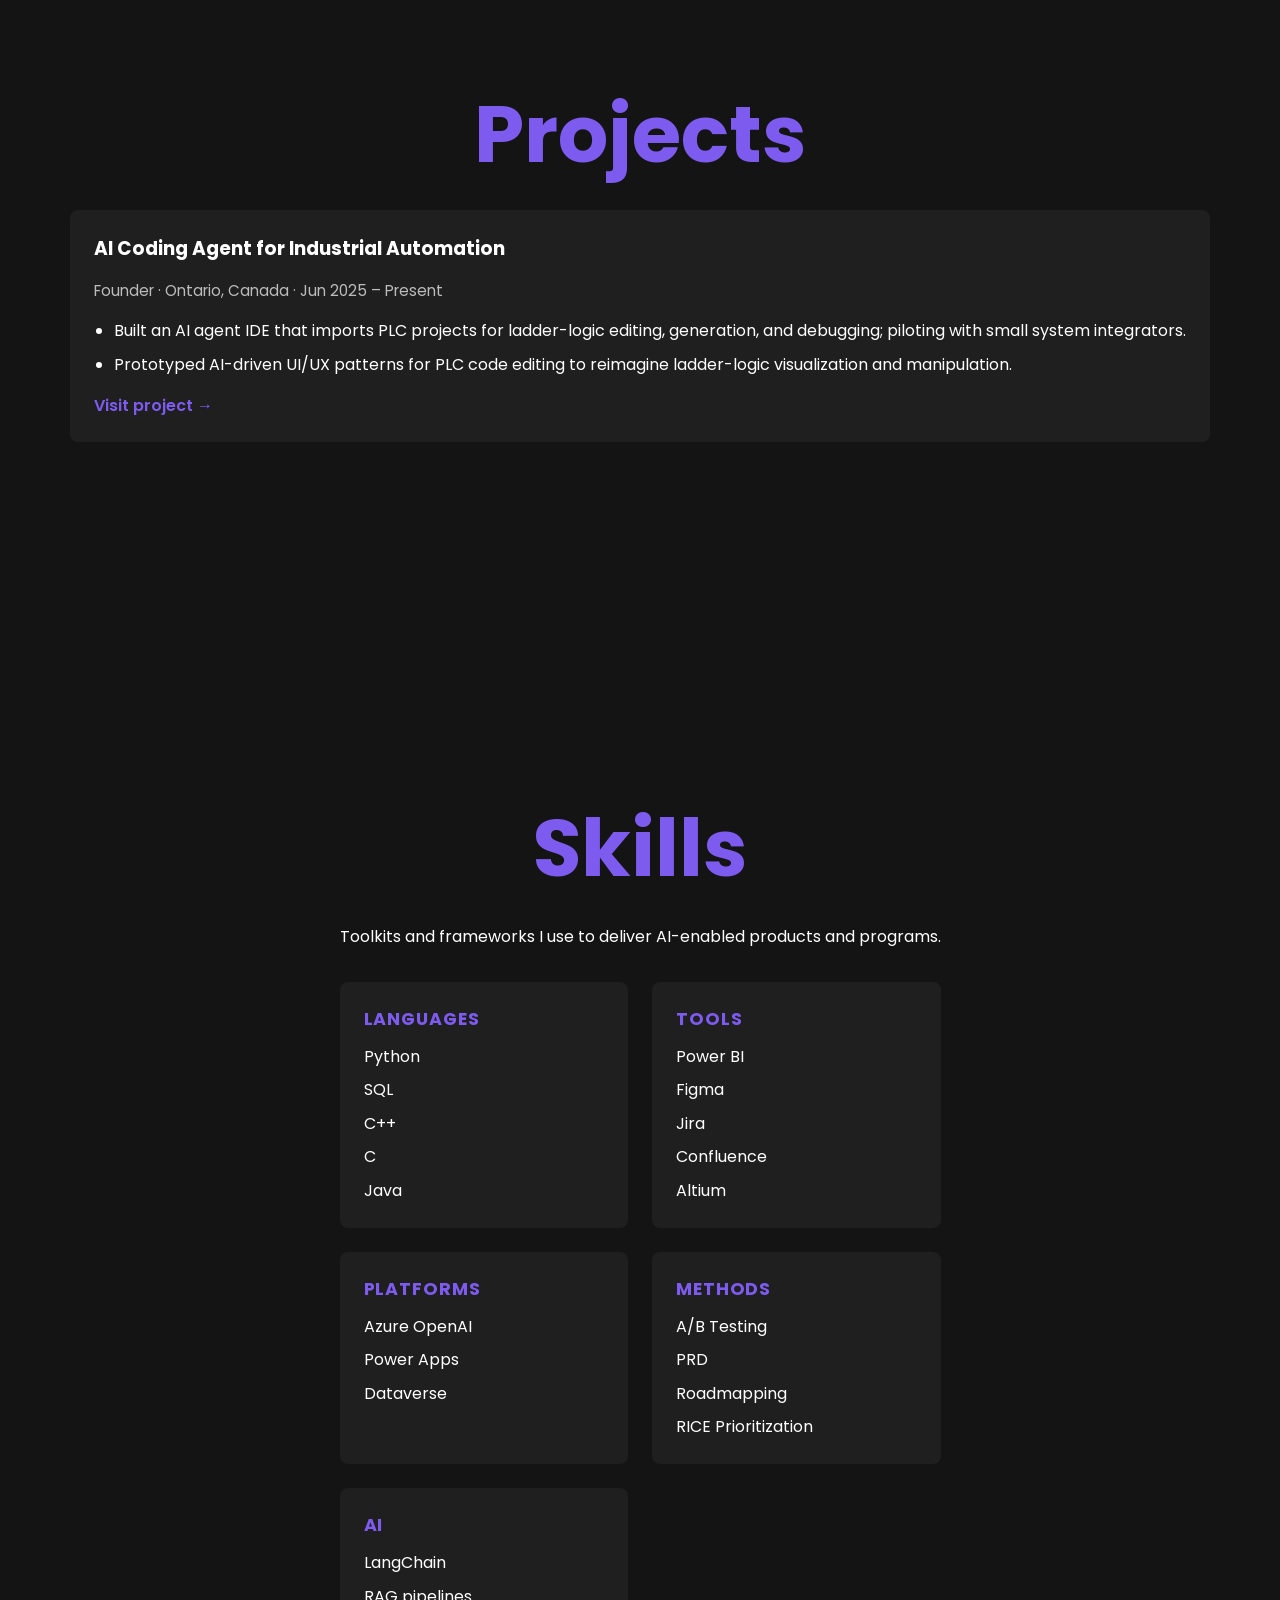
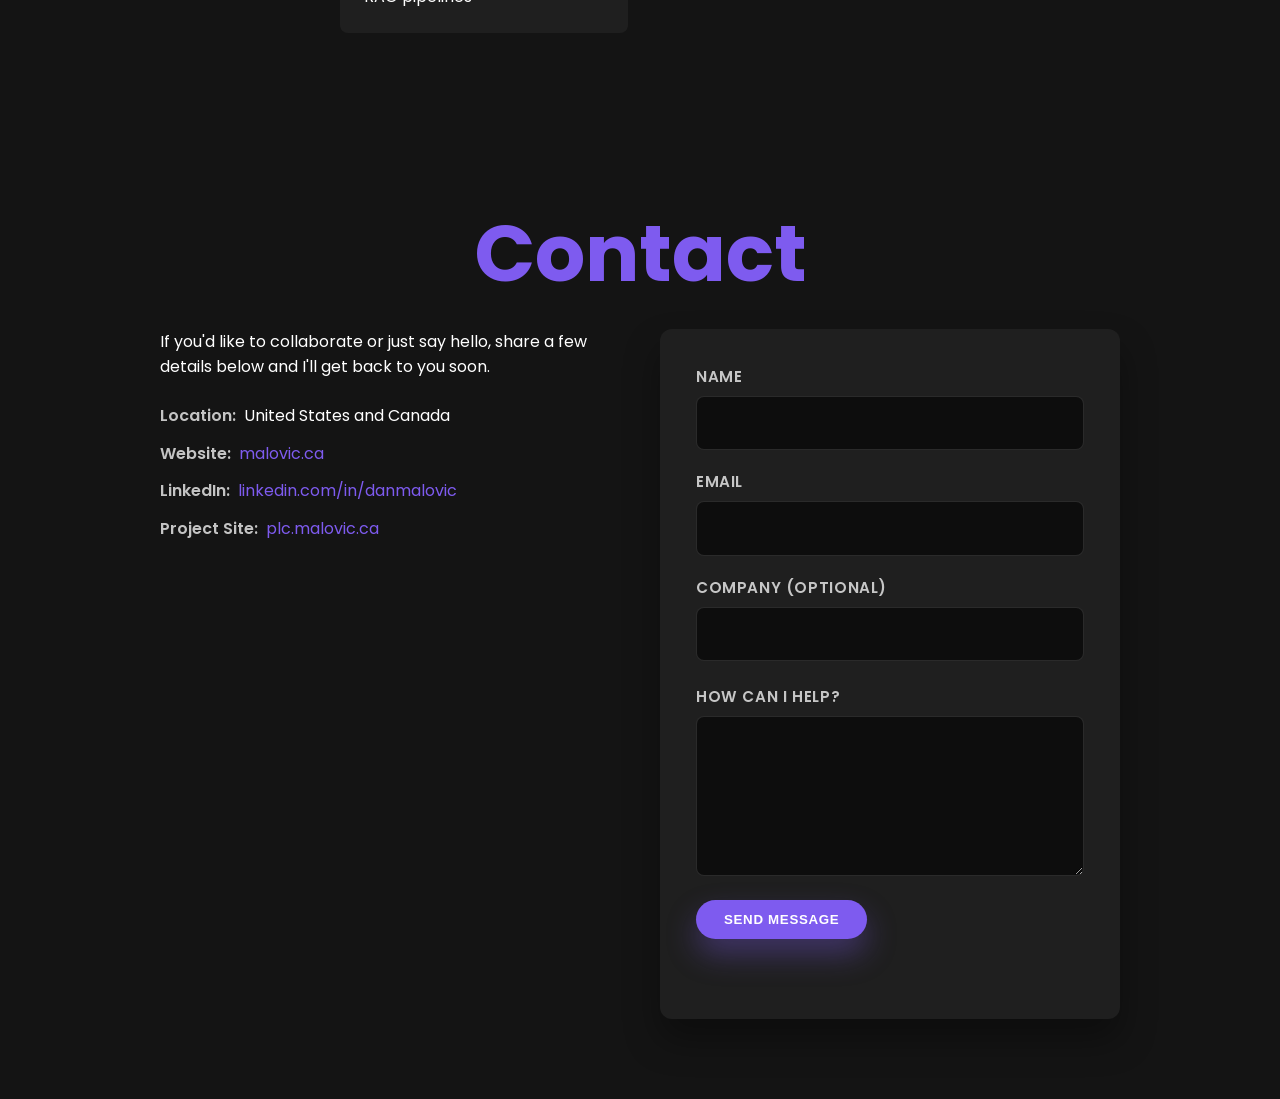
==== commit e1ce685e: "Merge branch 'main' into codex/summarize-experience-sections-3ix645" ====
--- a/index.html
+++ b/index.html
@@ -74,7 +74,8 @@
             <div class="experience-details">
               <h3>Microsoft</h3>
               <p class="experience-role">Technical Program Manager Intern – Gaming · Redmond, WA · May–Aug 2025</p>
-              <p class="experience-summary">Replaced a legacy KPI vendor by shipping an automated SQL + Power BI platform for eight organizations and pairing it with an Azure OpenAI agent for natural-language KPI queries. Led usability testing to launch early, double engagement, and cut time to insight in half.</p>
+
+              <p class="experience-summary">Replaced a legacy KPI vendor with an automated SQL + Power BI platform across eight organizations, launched an Azure OpenAI agent for natural-language KPI queries, and drove discovery through usability testing to launch early while multiplying engagement and halving time to insight.</p>
             </div>
           </div>
           <div class="experience-card">
@@ -82,7 +83,9 @@
             <div class="experience-details">
               <h3>General Motors</h3>
               <p class="experience-role">Product Manager Intern – Electrical Strategy and Execution · Detroit, MI · May–Aug 2024</p>
-              <p class="experience-summary">Analyzed telematics from 50K+ EVs to deliver a firmware update that reduced battery drain and eased warranty exposure. Shipped an MVP OTA diagnostic tool that shrank triage time by over a third and defined a Vehicle Data API vision validated with enterprise partners.</p>
+
+              <p class="experience-summary">Analyzed data from 50K+ EVs to ship a firmware update that cut battery drain and mitigated warranty exposure, delivered an MVP OTA diagnostic tool that reduced triage time by more than a third, and shaped a Vehicle Data API vision validated with enterprise partners.</p>
+
             </div>
           </div>
           <div class="experience-card">
@@ -90,7 +93,9 @@
             <div class="experience-details">
               <h3>Tesla</h3>
               <p class="experience-role">Technical Program Manager Co-op – New Product Introduction · San Jose, CA · Jan–May 2024</p>
-              <p class="experience-summary">Orchestrated cross-factory changes and launch plans for new Tesla vehicle programs, aligning suppliers and manufacturing teams. Delivered Model S sports seats on schedule while capturing six-figure savings and strengthening readiness across three factories.</p>
+
+              <p class="experience-summary">Led cross-factory changes and launch plans for new Tesla vehicle programs, coordinating suppliers and manufacturing teams to unlock six-figure savings, deliver Model S sports seats on time, and improve operational readiness across three factories.</p>
+
             </div>
           </div>
           <div class="experience-card">
@@ -98,7 +103,9 @@
             <div class="experience-details">
               <h3>Tesla</h3>
               <p class="experience-role">Electrical Engineering Co-op – Equipment Testing · San Jose, CA · Sep–Dec 2023</p>
-              <p class="experience-summary">Automated equipment cleaning to prevent paint defects and return hours to technicians each month. Renegotiated supplier agreements to lower cost, shorten lead time, and trim recurring spend across multiple paint lines.</p>
+
+              <p class="experience-summary">Automated equipment cleaning to eliminate defects and save hours each month while renegotiating supplier terms to reduce cost, lead time, and recurring spend across multiple paint lines.</p>
+
             </div>
           </div>
           <div class="experience-card">
@@ -126,7 +133,9 @@
             <div class="experience-details">
               <h3>Microsoft</h3>
               <p class="experience-role">Technical Program Manager Intern – Gaming · Redmond, WA · May–Aug 2025</p>
-              <p class="experience-summary">Replaced a legacy KPI vendor by shipping an automated SQL + Power BI platform for eight organizations and pairing it with an Azure OpenAI agent for natural-language KPI queries. Led usability testing to launch early, double engagement, and cut time to insight in half.</p>
+
+              <p class="experience-summary">Replaced a legacy KPI vendor with an automated SQL + Power BI platform across eight organizations, launched an Azure OpenAI agent for natural-language KPI queries, and drove discovery through usability testing to launch early while multiplying engagement and halving time to insight.</p>
+
             </div>
           </div>
           <div class="experience-card">
@@ -134,7 +143,9 @@
             <div class="experience-details">
               <h3>General Motors</h3>
               <p class="experience-role">Product Manager Intern – Electrical Strategy and Execution · Detroit, MI · May–Aug 2024</p>
-              <p class="experience-summary">Analyzed telematics from 50K+ EVs to deliver a firmware update that reduced battery drain and eased warranty exposure. Shipped an MVP OTA diagnostic tool that shrank triage time by over a third and defined a Vehicle Data API vision validated with enterprise partners.</p>
+
+              <p class="experience-summary">Analyzed data from 50K+ EVs to ship a firmware update that cut battery drain and mitigated warranty exposure, delivered an MVP OTA diagnostic tool that reduced triage time by more than a third, and shaped a Vehicle Data API vision validated with enterprise partners.</p>
+
             </div>
           </div>
           <div class="experience-card">
@@ -142,7 +153,9 @@
             <div class="experience-details">
               <h3>Tesla</h3>
               <p class="experience-role">Technical Program Manager Co-op – New Product Introduction · San Jose, CA · Jan–May 2024</p>
-              <p class="experience-summary">Orchestrated cross-factory changes and launch plans for new Tesla vehicle programs, aligning suppliers and manufacturing teams. Delivered Model S sports seats on schedule while capturing six-figure savings and strengthening readiness across three factories.</p>
+
+              <p class="experience-summary">Led cross-factory changes and launch plans for new Tesla vehicle programs, coordinating suppliers and manufacturing teams to unlock six-figure savings, deliver Model S sports seats on time, and improve operational readiness across three factories.</p>
+
             </div>
           </div>
           <div class="experience-card">
@@ -150,7 +163,9 @@
             <div class="experience-details">
               <h3>Tesla</h3>
               <p class="experience-role">Electrical Engineering Co-op – Equipment Testing · San Jose, CA · Sep–Dec 2023</p>
-              <p class="experience-summary">Automated equipment cleaning to prevent paint defects and return hours to technicians each month. Renegotiated supplier agreements to lower cost, shorten lead time, and trim recurring spend across multiple paint lines.</p>
+
+              <p class="experience-summary">Automated equipment cleaning to eliminate defects and save hours each month while renegotiating supplier terms to reduce cost, lead time, and recurring spend across multiple paint lines.</p>
+
             </div>
           </div>
         </div>
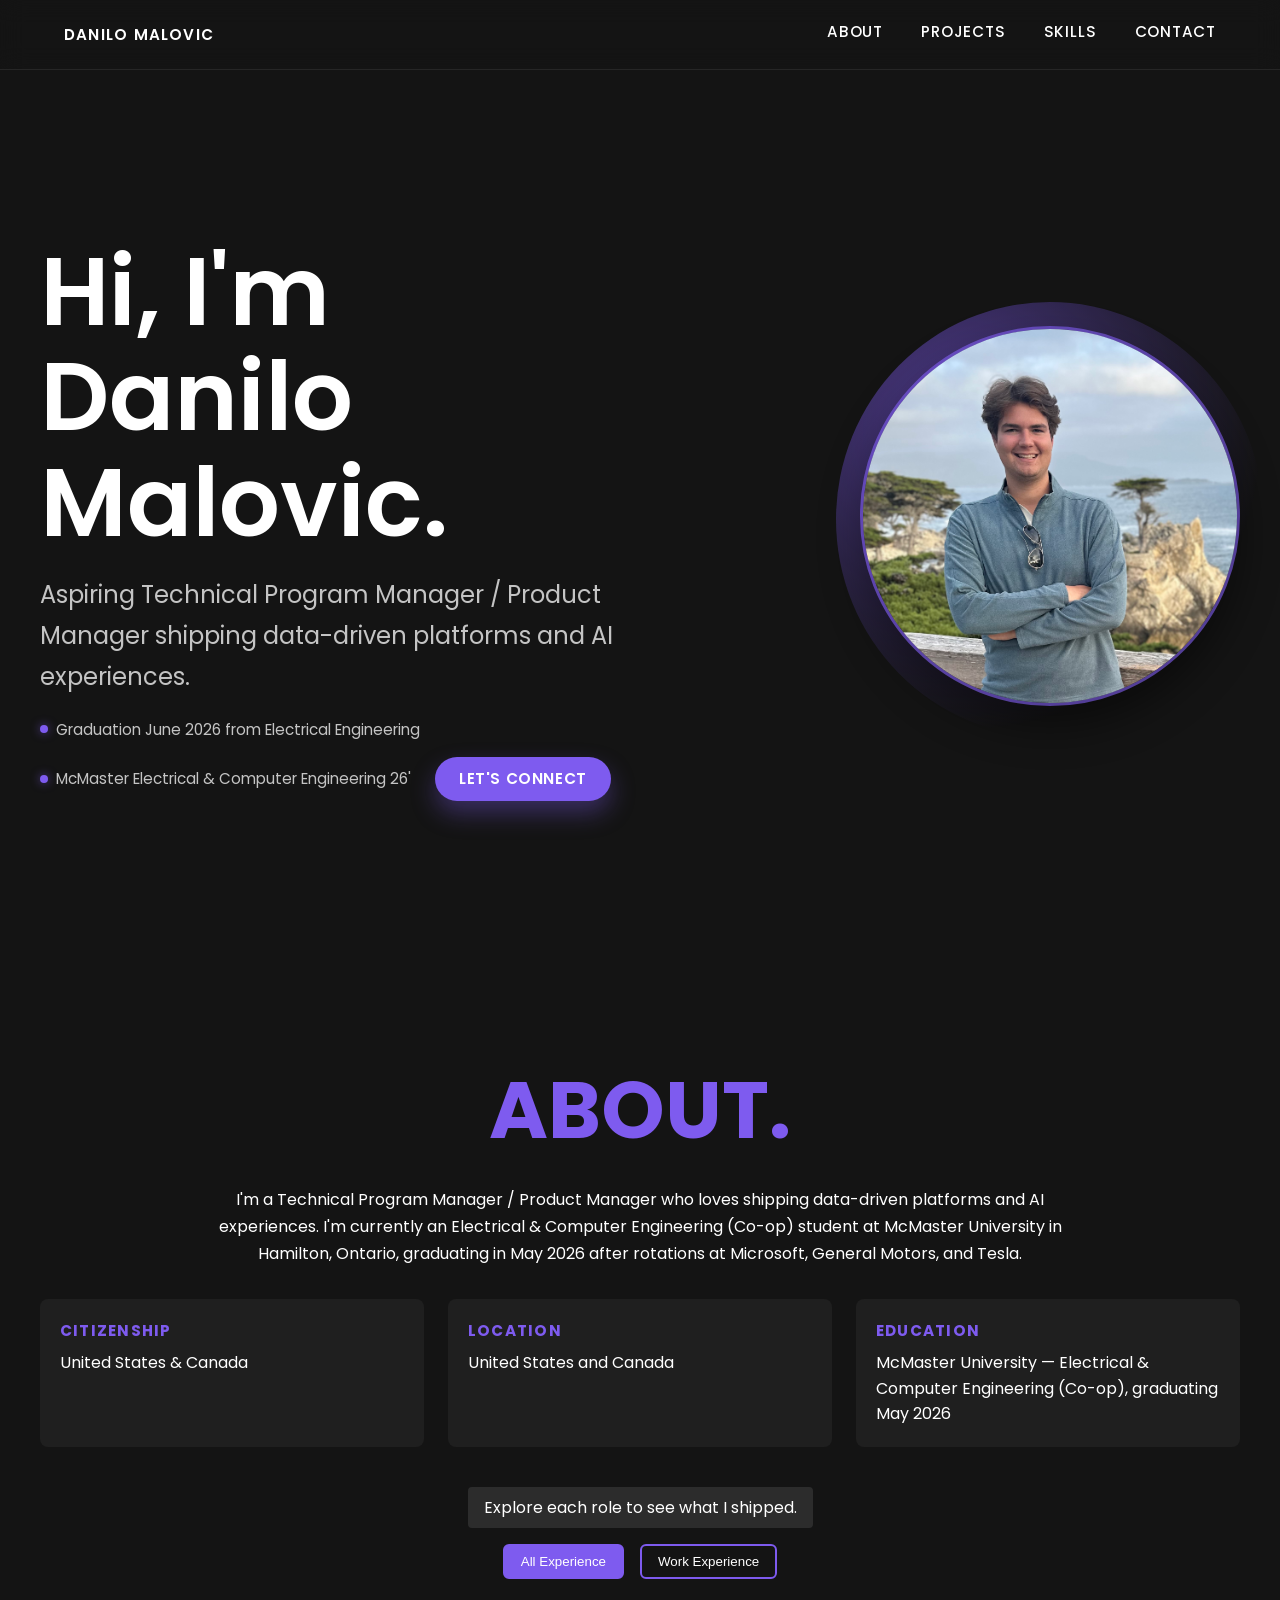
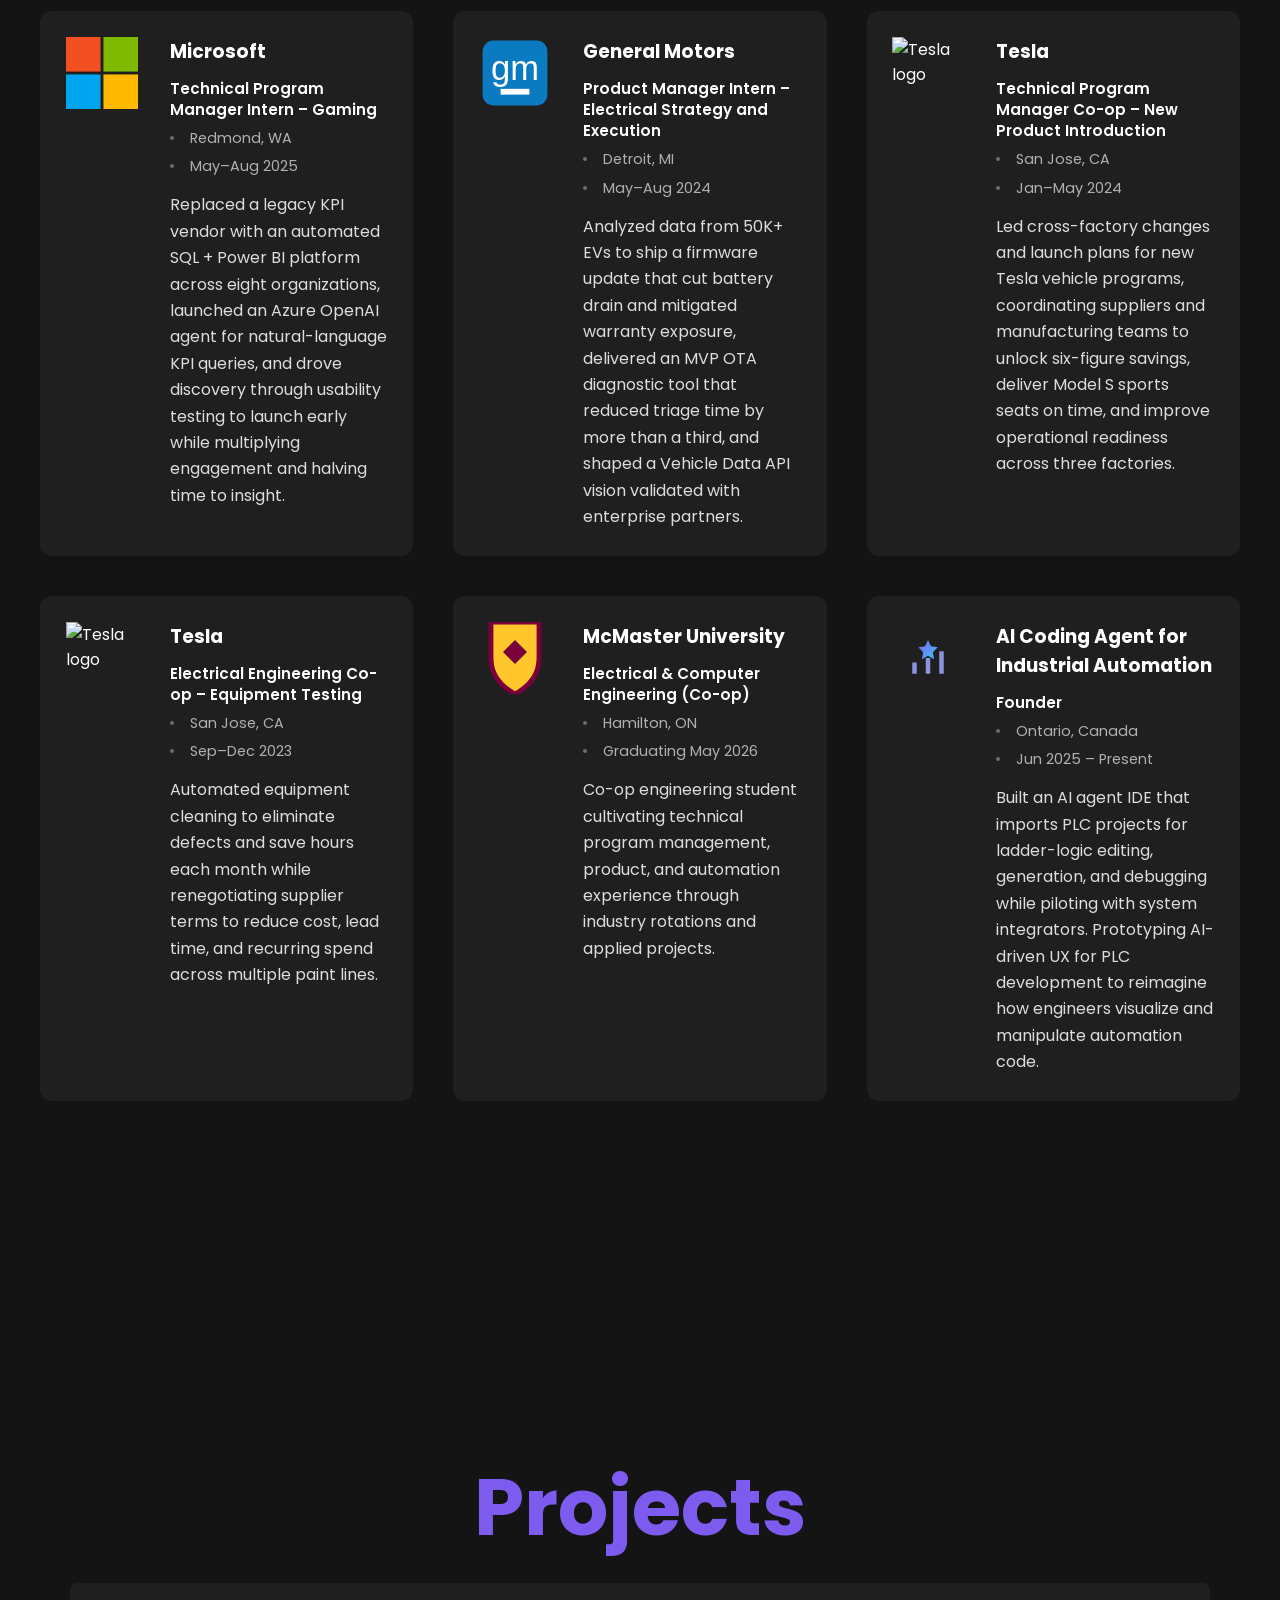
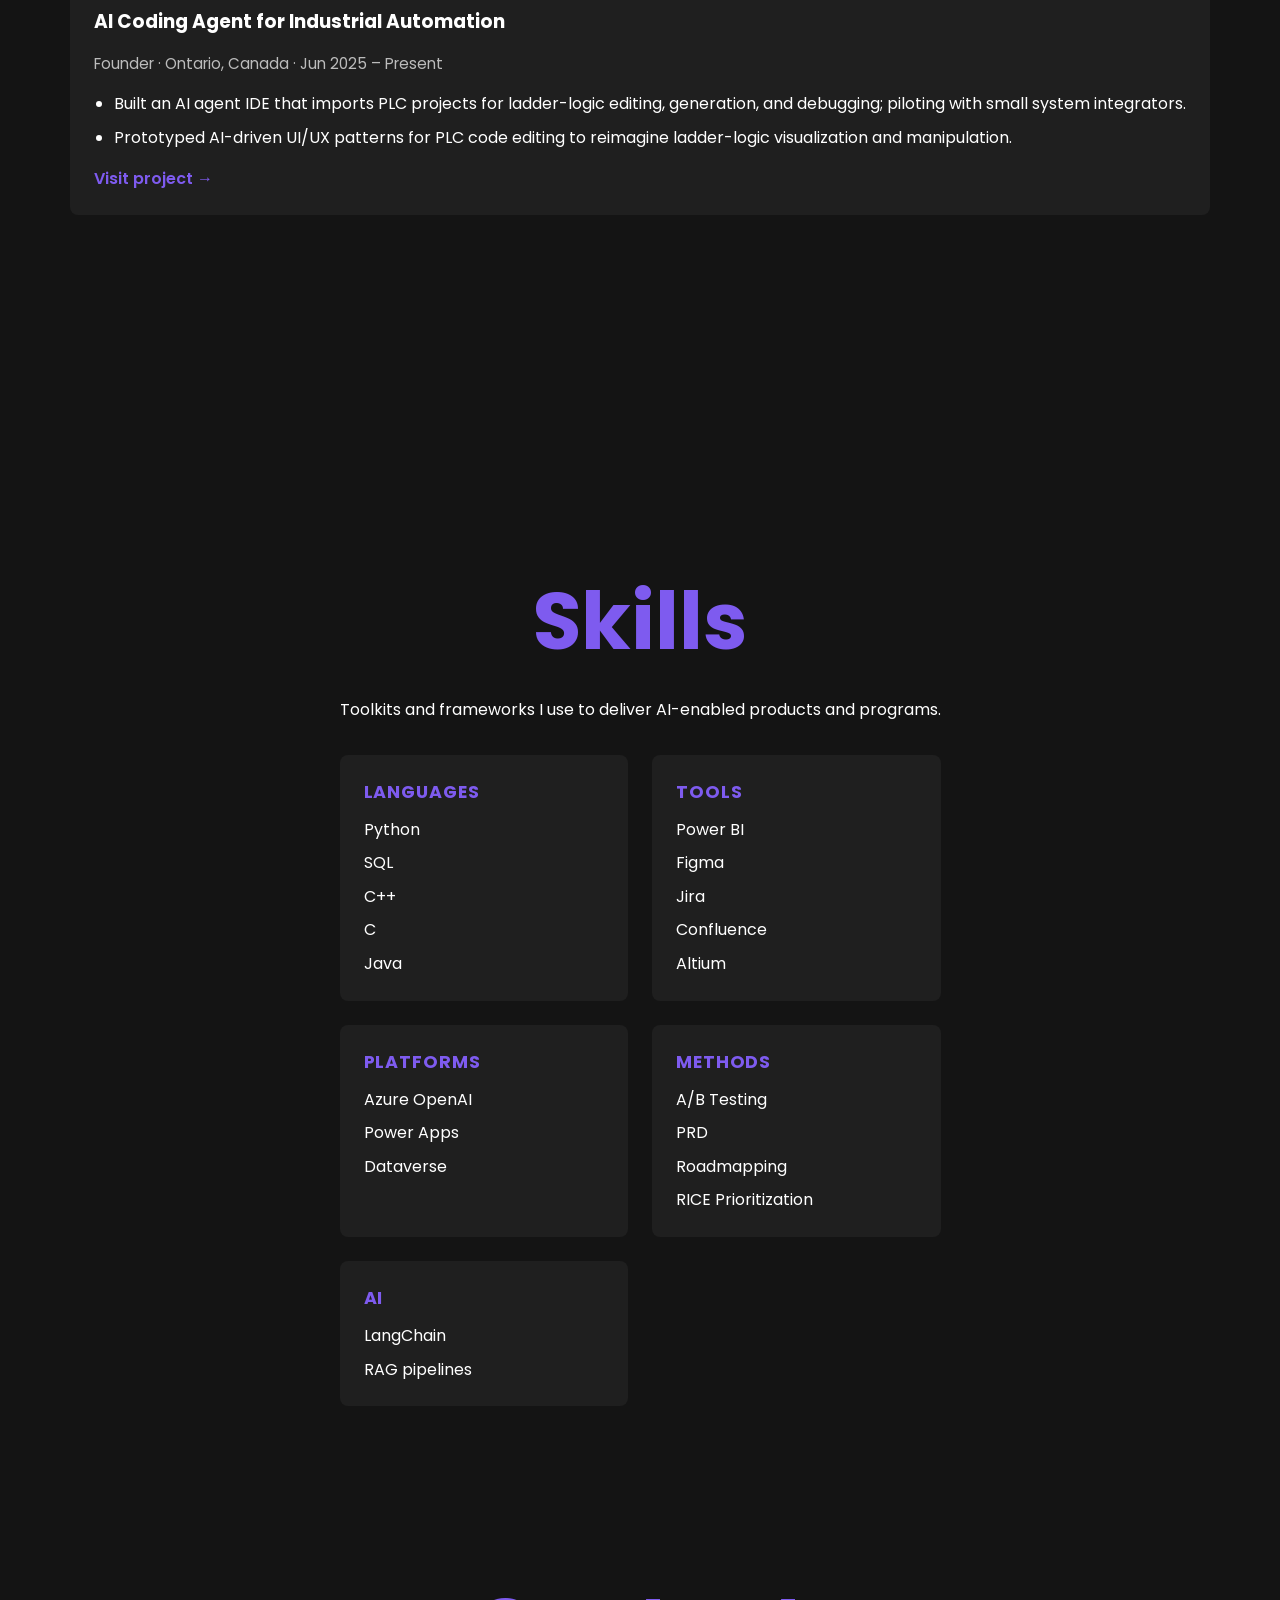
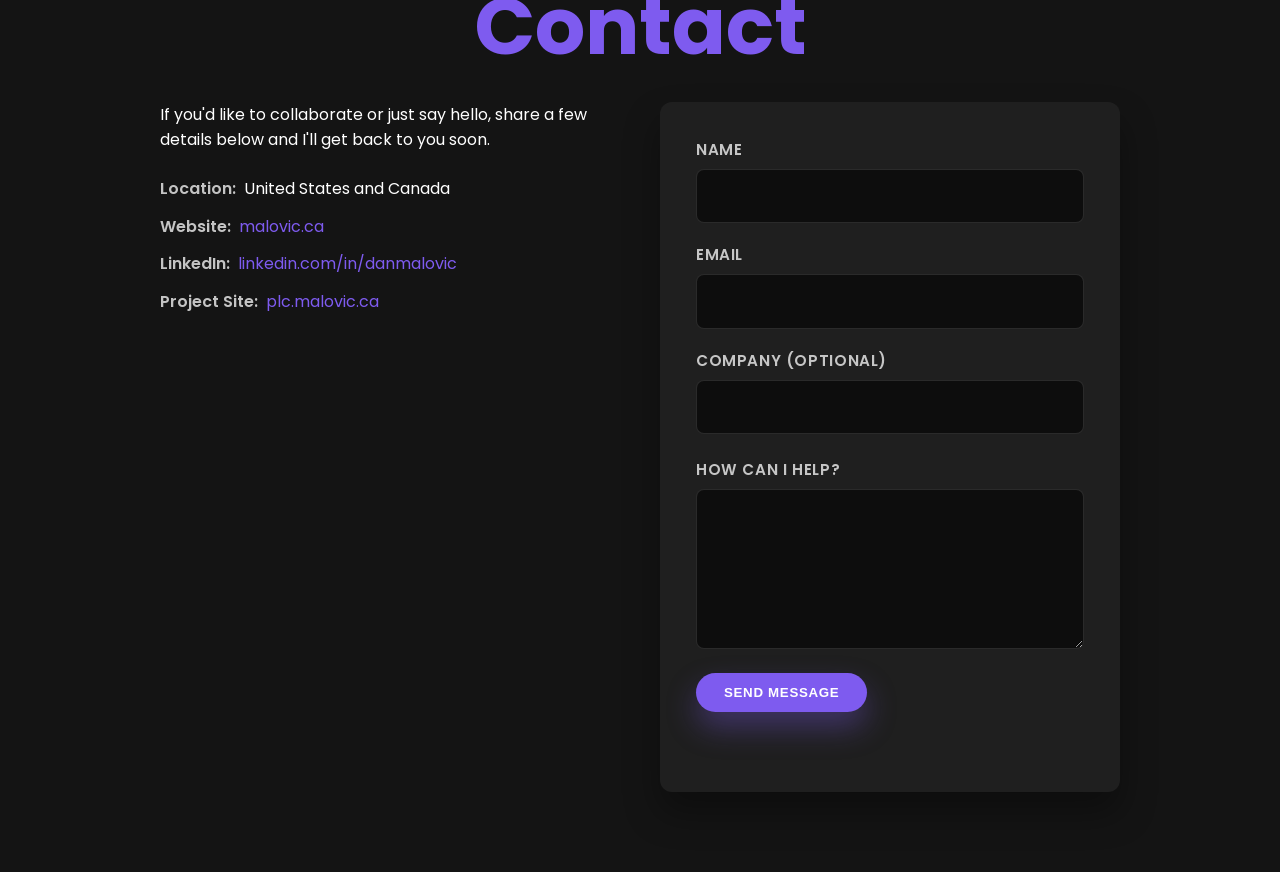
==== commit 540d5dfc: "Refine about experience layout" ====
--- a/index.html
+++ b/index.html
@@ -72,55 +72,84 @@
           <div class="experience-card">
             <img class="experience-logo" src="microsoft.svg" alt="Microsoft logo">
             <div class="experience-details">
-              <h3>Microsoft</h3>
-              <p class="experience-role">Technical Program Manager Intern – Gaming · Redmond, WA · May–Aug 2025</p>
-
+              <div class="experience-header">
+                <h3>Microsoft</h3>
+                <div class="experience-meta">
+                  <span class="experience-role">Technical Program Manager Intern – Gaming</span>
+                  <span class="experience-location">Redmond, WA</span>
+                  <span class="experience-dates">May–Aug 2025</span>
+                </div>
+              </div>
               <p class="experience-summary">Replaced a legacy KPI vendor with an automated SQL + Power BI platform across eight organizations, launched an Azure OpenAI agent for natural-language KPI queries, and drove discovery through usability testing to launch early while multiplying engagement and halving time to insight.</p>
             </div>
           </div>
           <div class="experience-card">
             <img class="experience-logo" src="gm.svg" alt="General Motors logo">
             <div class="experience-details">
-              <h3>General Motors</h3>
-              <p class="experience-role">Product Manager Intern – Electrical Strategy and Execution · Detroit, MI · May–Aug 2024</p>
-
+              <div class="experience-header">
+                <h3>General Motors</h3>
+                <div class="experience-meta">
+                  <span class="experience-role">Product Manager Intern – Electrical Strategy and Execution</span>
+                  <span class="experience-location">Detroit, MI</span>
+                  <span class="experience-dates">May–Aug 2024</span>
+                </div>
+              </div>
               <p class="experience-summary">Analyzed data from 50K+ EVs to ship a firmware update that cut battery drain and mitigated warranty exposure, delivered an MVP OTA diagnostic tool that reduced triage time by more than a third, and shaped a Vehicle Data API vision validated with enterprise partners.</p>
-
             </div>
           </div>
           <div class="experience-card">
             <img class="experience-logo" src="https://upload.wikimedia.org/wikipedia/commons/b/bb/Tesla_T_symbol.svg" alt="Tesla logo">
             <div class="experience-details">
-              <h3>Tesla</h3>
-              <p class="experience-role">Technical Program Manager Co-op – New Product Introduction · San Jose, CA · Jan–May 2024</p>
-
+              <div class="experience-header">
+                <h3>Tesla</h3>
+                <div class="experience-meta">
+                  <span class="experience-role">Technical Program Manager Co-op – New Product Introduction</span>
+                  <span class="experience-location">San Jose, CA</span>
+                  <span class="experience-dates">Jan–May 2024</span>
+                </div>
+              </div>
               <p class="experience-summary">Led cross-factory changes and launch plans for new Tesla vehicle programs, coordinating suppliers and manufacturing teams to unlock six-figure savings, deliver Model S sports seats on time, and improve operational readiness across three factories.</p>
-
             </div>
           </div>
           <div class="experience-card">
             <img class="experience-logo" src="https://upload.wikimedia.org/wikipedia/commons/b/bb/Tesla_T_symbol.svg" alt="Tesla logo">
             <div class="experience-details">
-              <h3>Tesla</h3>
-              <p class="experience-role">Electrical Engineering Co-op – Equipment Testing · San Jose, CA · Sep–Dec 2023</p>
-
+              <div class="experience-header">
+                <h3>Tesla</h3>
+                <div class="experience-meta">
+                  <span class="experience-role">Electrical Engineering Co-op – Equipment Testing</span>
+                  <span class="experience-location">San Jose, CA</span>
+                  <span class="experience-dates">Sep–Dec 2023</span>
+                </div>
+              </div>
               <p class="experience-summary">Automated equipment cleaning to eliminate defects and save hours each month while renegotiating supplier terms to reduce cost, lead time, and recurring spend across multiple paint lines.</p>
-
             </div>
           </div>
           <div class="experience-card">
             <img class="experience-logo" src="mcmaster.svg" alt="McMaster University logo">
             <div class="experience-details">
-              <h3>McMaster University</h3>
-              <p class="experience-role">Electrical &amp; Computer Engineering (Co-op) · Hamilton, ON · Graduating May 2026</p>
+              <div class="experience-header">
+                <h3>McMaster University</h3>
+                <div class="experience-meta">
+                  <span class="experience-role">Electrical &amp; Computer Engineering (Co-op)</span>
+                  <span class="experience-location">Hamilton, ON</span>
+                  <span class="experience-dates">Graduating May 2026</span>
+                </div>
+              </div>
               <p class="experience-summary">Co-op engineering student cultivating technical program management, product, and automation experience through industry rotations and applied projects.</p>
             </div>
           </div>
           <div class="experience-card">
             <img class="experience-logo" src="project.svg" alt="AI Coding Agent project logo">
             <div class="experience-details">
-              <h3>AI Coding Agent for Industrial Automation</h3>
-              <p class="experience-role">Founder · Ontario, Canada · Jun 2025 – Present</p>
+              <div class="experience-header">
+                <h3>AI Coding Agent for Industrial Automation</h3>
+                <div class="experience-meta">
+                  <span class="experience-role">Founder</span>
+                  <span class="experience-location">Ontario, Canada</span>
+                  <span class="experience-dates">Jun 2025 – Present</span>
+                </div>
+              </div>
               <p class="experience-summary">Built an AI agent IDE that imports PLC projects for ladder-logic editing, generation, and debugging while piloting with system integrators. Prototyping AI-driven UX for PLC development to reimagine how engineers visualize and manipulate automation code.</p>
             </div>
           </div>
@@ -131,9 +160,14 @@
           <div class="experience-card">
             <img class="experience-logo" src="microsoft.svg" alt="Microsoft logo">
             <div class="experience-details">
-              <h3>Microsoft</h3>
-              <p class="experience-role">Technical Program Manager Intern – Gaming · Redmond, WA · May–Aug 2025</p>
-
+              <div class="experience-header">
+                <h3>Microsoft</h3>
+                <div class="experience-meta">
+                  <span class="experience-role">Technical Program Manager Intern – Gaming</span>
+                  <span class="experience-location">Redmond, WA</span>
+                  <span class="experience-dates">May–Aug 2025</span>
+                </div>
+              </div>
               <p class="experience-summary">Replaced a legacy KPI vendor with an automated SQL + Power BI platform across eight organizations, launched an Azure OpenAI agent for natural-language KPI queries, and drove discovery through usability testing to launch early while multiplying engagement and halving time to insight.</p>
 
             </div>
@@ -141,9 +175,14 @@
           <div class="experience-card">
             <img class="experience-logo" src="gm.svg" alt="General Motors logo">
             <div class="experience-details">
-              <h3>General Motors</h3>
-              <p class="experience-role">Product Manager Intern – Electrical Strategy and Execution · Detroit, MI · May–Aug 2024</p>
-
+              <div class="experience-header">
+                <h3>General Motors</h3>
+                <div class="experience-meta">
+                  <span class="experience-role">Product Manager Intern – Electrical Strategy and Execution</span>
+                  <span class="experience-location">Detroit, MI</span>
+                  <span class="experience-dates">May–Aug 2024</span>
+                </div>
+              </div>
               <p class="experience-summary">Analyzed data from 50K+ EVs to ship a firmware update that cut battery drain and mitigated warranty exposure, delivered an MVP OTA diagnostic tool that reduced triage time by more than a third, and shaped a Vehicle Data API vision validated with enterprise partners.</p>
 
             </div>
@@ -151,9 +190,14 @@
           <div class="experience-card">
             <img class="experience-logo" src="https://upload.wikimedia.org/wikipedia/commons/b/bb/Tesla_T_symbol.svg" alt="Tesla logo">
             <div class="experience-details">
-              <h3>Tesla</h3>
-              <p class="experience-role">Technical Program Manager Co-op – New Product Introduction · San Jose, CA · Jan–May 2024</p>
-
+              <div class="experience-header">
+                <h3>Tesla</h3>
+                <div class="experience-meta">
+                  <span class="experience-role">Technical Program Manager Co-op – New Product Introduction</span>
+                  <span class="experience-location">San Jose, CA</span>
+                  <span class="experience-dates">Jan–May 2024</span>
+                </div>
+              </div>
               <p class="experience-summary">Led cross-factory changes and launch plans for new Tesla vehicle programs, coordinating suppliers and manufacturing teams to unlock six-figure savings, deliver Model S sports seats on time, and improve operational readiness across three factories.</p>
 
             </div>
@@ -161,9 +205,14 @@
           <div class="experience-card">
             <img class="experience-logo" src="https://upload.wikimedia.org/wikipedia/commons/b/bb/Tesla_T_symbol.svg" alt="Tesla logo">
             <div class="experience-details">
-              <h3>Tesla</h3>
-              <p class="experience-role">Electrical Engineering Co-op – Equipment Testing · San Jose, CA · Sep–Dec 2023</p>
-
+              <div class="experience-header">
+                <h3>Tesla</h3>
+                <div class="experience-meta">
+                  <span class="experience-role">Electrical Engineering Co-op – Equipment Testing</span>
+                  <span class="experience-location">San Jose, CA</span>
+                  <span class="experience-dates">Sep–Dec 2023</span>
+                </div>
+              </div>
               <p class="experience-summary">Automated equipment cleaning to eliminate defects and save hours each month while renegotiating supplier terms to reduce cost, lead time, and recurring spend across multiple paint lines.</p>
 
             </div>
--- a/style.css
+++ b/style.css
@@ -382,8 +382,8 @@
 
 .experience-grid {
   display: grid;
-  grid-template-columns: repeat(auto-fit, minmax(250px, 1fr));
-  gap: 1.5rem;
+  grid-template-columns: repeat(auto-fit, minmax(320px, 1fr));
+  gap: clamp(1.5rem, 4vw, 2.5rem);
 }
 
 .experience-content {
@@ -396,19 +396,21 @@
 
 .experience-card {
   background: #1f1f1f;
-  padding: 1.5rem;
-  border-radius: 8px;
-  display: flex;
-  align-items: flex-start;
-  gap: 1.25rem;
+  padding: clamp(1.5rem, 2vw, 2rem);
+  border-radius: 12px;
+  display: grid;
+  grid-template-columns: auto 1fr;
+  column-gap: clamp(1.25rem, 3vw, 2rem);
+  row-gap: 1rem;
+  align-items: start;
   position: relative;
   overflow: hidden;
   text-align: left;
 }
 
 .experience-logo {
-  width: 60px;
-  height: 60px;
+  width: clamp(56px, 6vw, 72px);
+  height: clamp(56px, 6vw, 72px);
   object-fit: contain;
   transition: transform 0.3s ease;
 }
@@ -420,13 +422,47 @@
 .experience-details {
   display: flex;
   flex-direction: column;
+  gap: 1rem;
+}
+
+.experience-header {
+  display: flex;
+  flex-direction: column;
   gap: 0.75rem;
+}
+
+.experience-meta {
+  display: flex;
+  flex-wrap: wrap;
+  gap: 0.5rem 1.25rem;
+  font-size: 0.9rem;
+  line-height: 1.4;
+}
+
+.experience-meta span {
+  display: inline-flex;
+  align-items: center;
+  gap: 0.5rem;
+}
+
+.experience-meta span:not(:first-child)::before {
+  content: '';
+  width: 4px;
+  height: 4px;
+  border-radius: 50%;
+  background: rgba(255, 255, 255, 0.35);
+  margin-right: 0.5rem;
 }
 
 .experience-role {
   font-size: 0.95rem;
-  color: rgba(255, 255, 255, 0.75);
-  line-height: 1.5;
+  font-weight: 600;
+  color: var(--text-color);
+}
+
+.experience-location,
+.experience-dates {
+  color: rgba(255, 255, 255, 0.65);
 }
 
 .experience-highlights {
@@ -440,8 +476,19 @@
 }
 
 .experience-summary {
-  line-height: 1.6;
+  line-height: 1.65;
   color: rgba(255, 255, 255, 0.85);
+}
+
+@media (max-width: 640px) {
+  .experience-card {
+    grid-template-columns: 1fr;
+  }
+
+  .experience-logo {
+    width: 52px;
+    height: 52px;
+  }
 }
 
 .projects-grid {
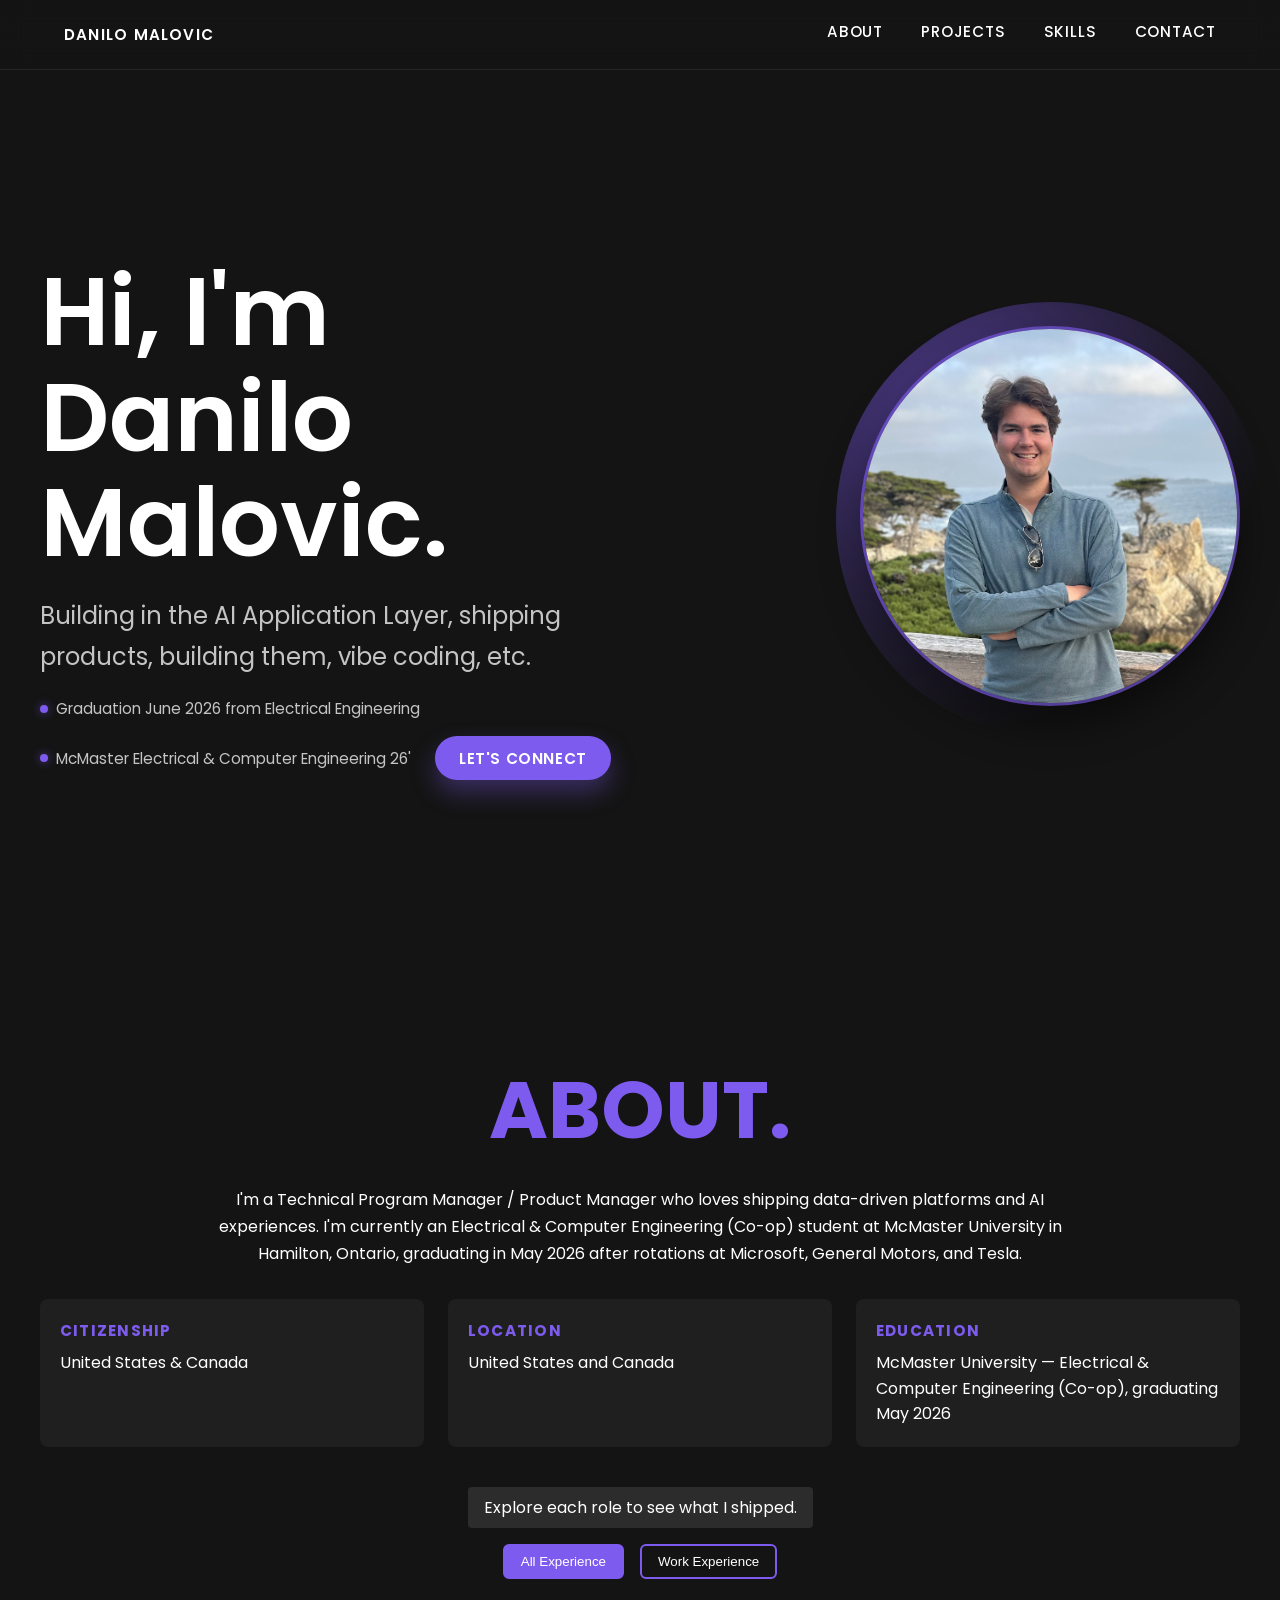
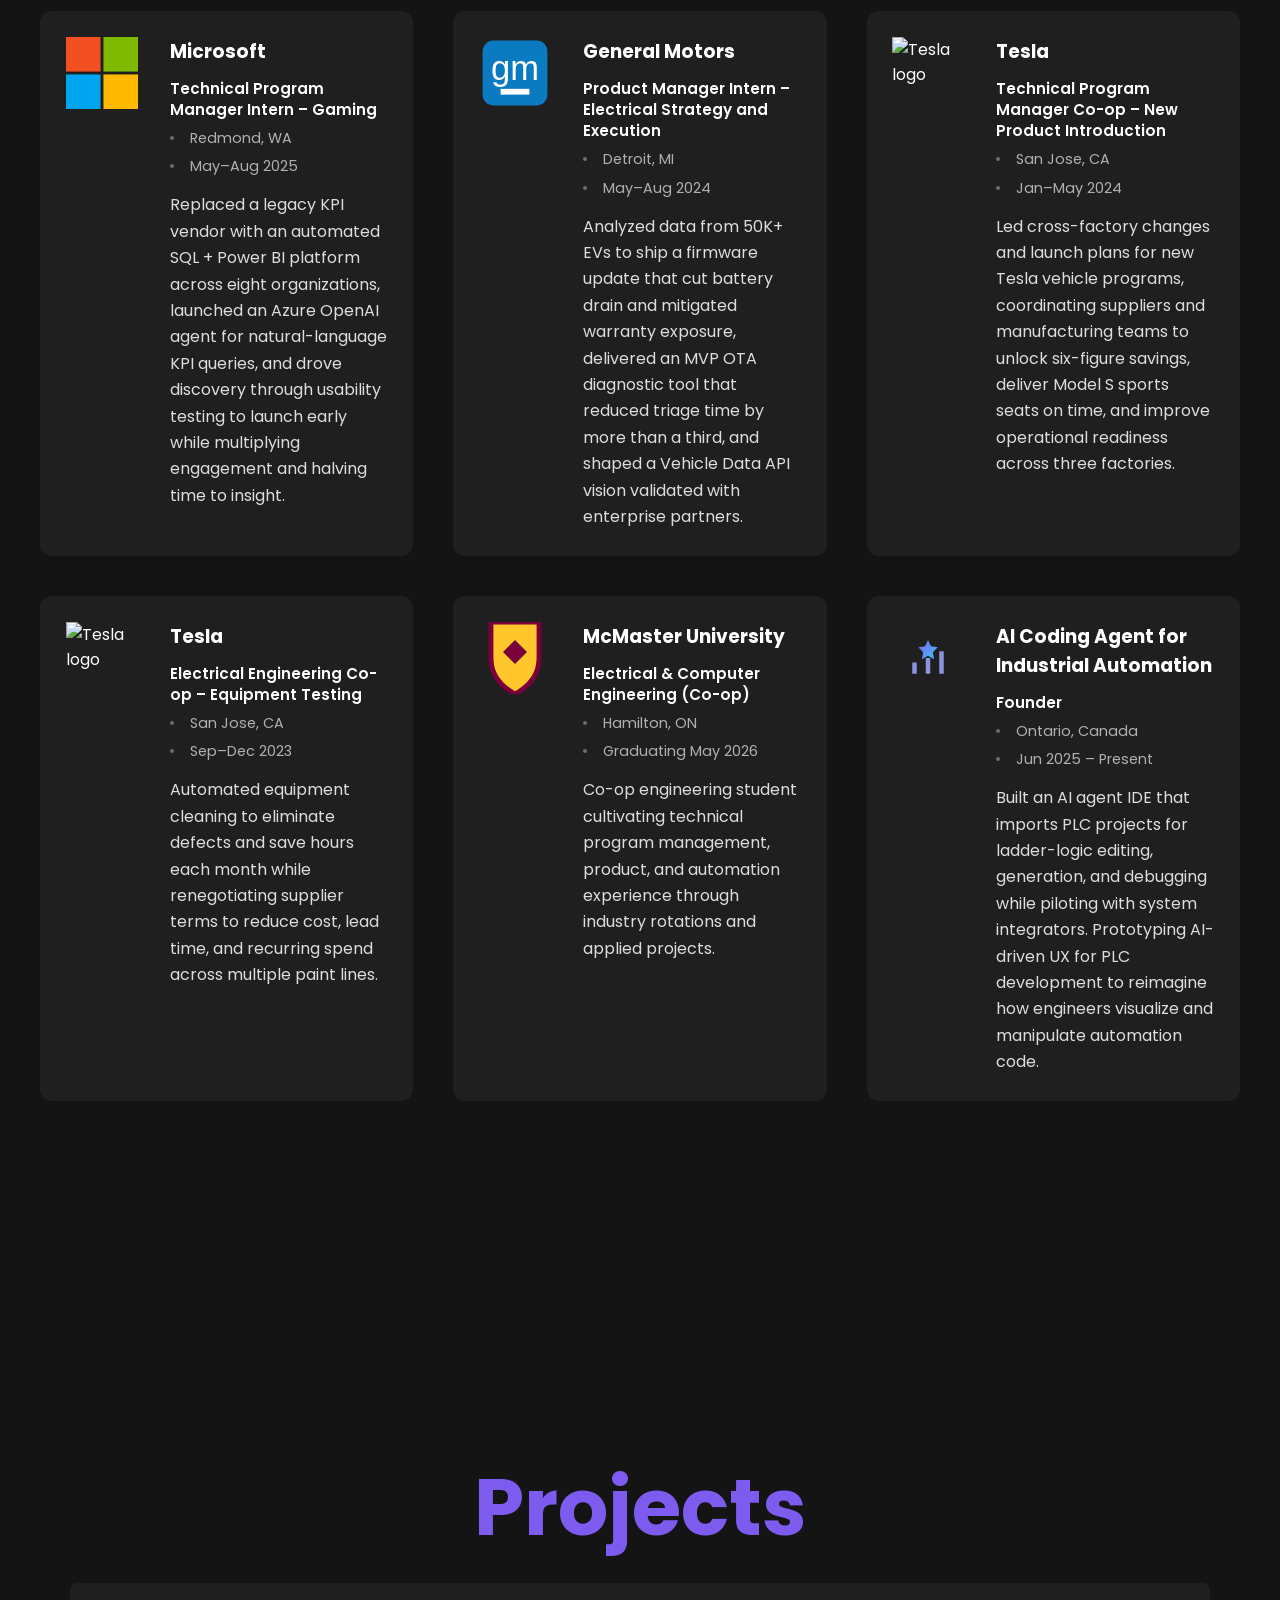
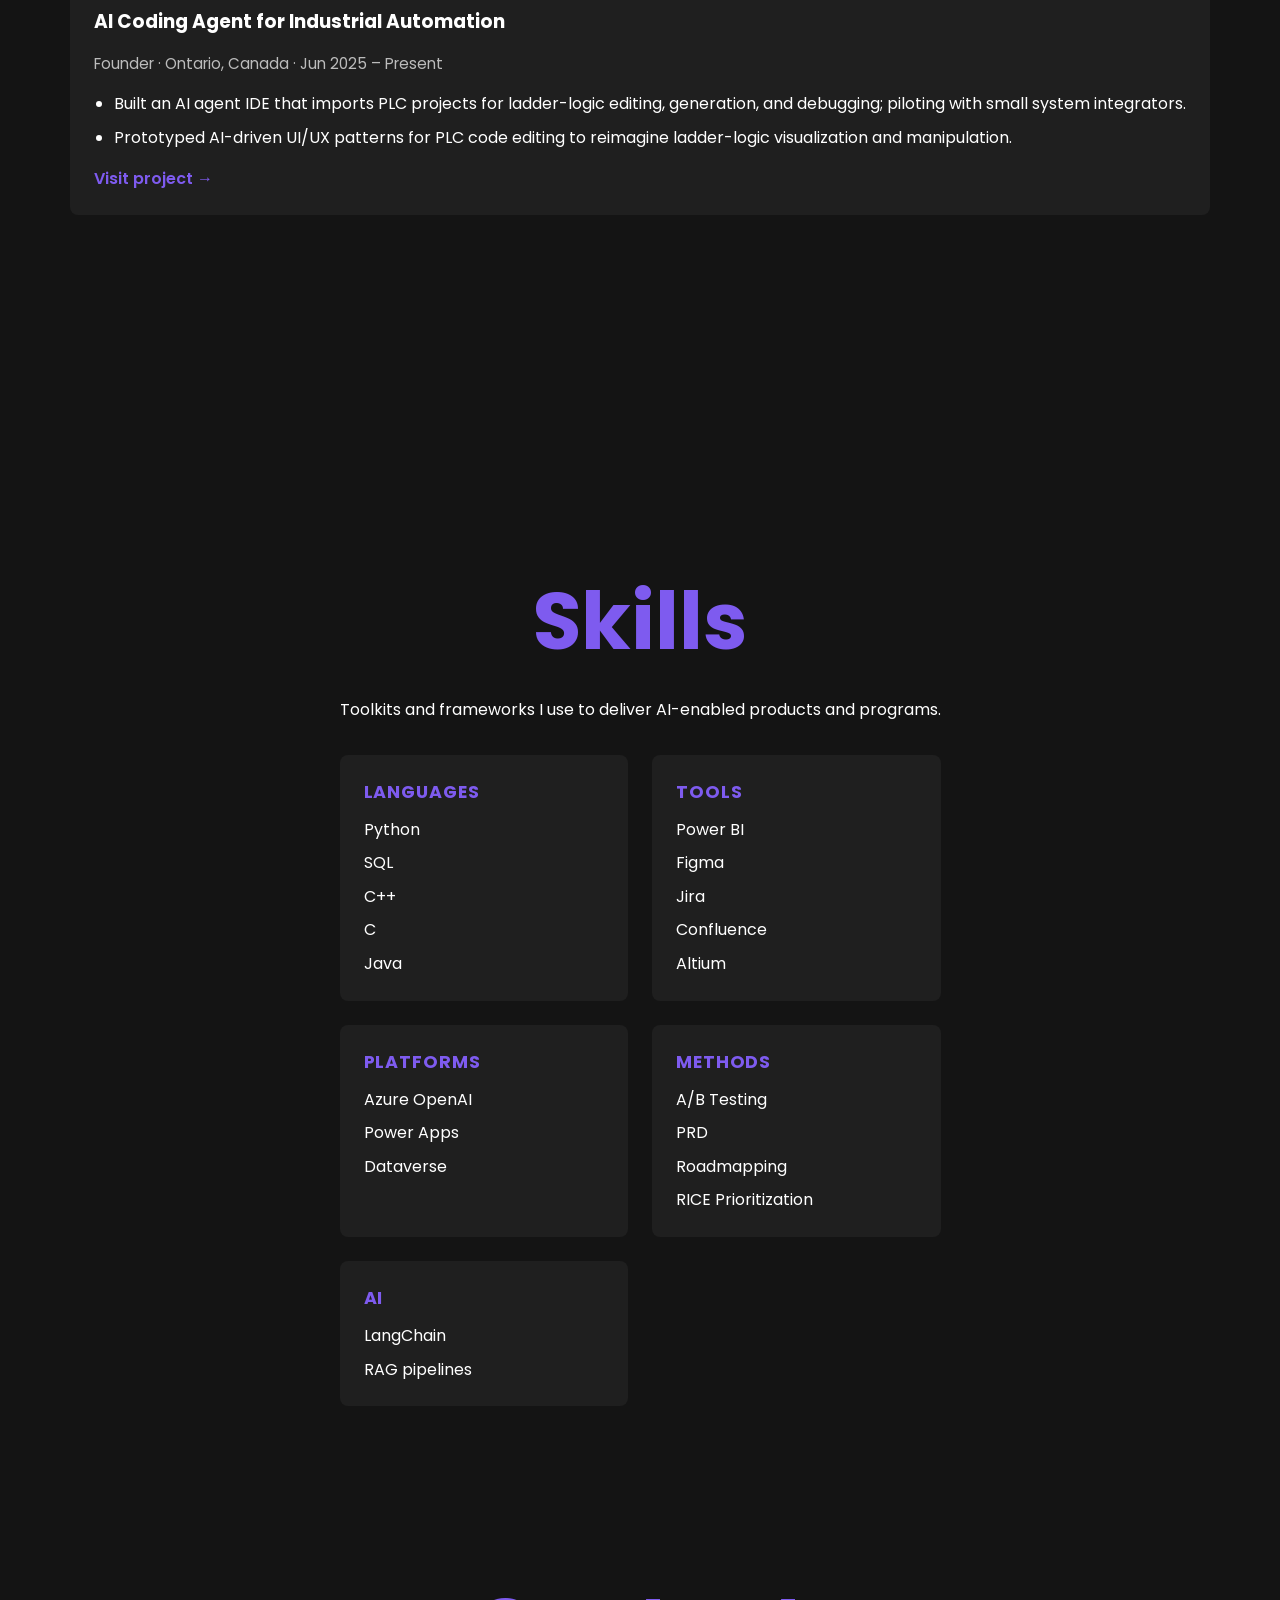
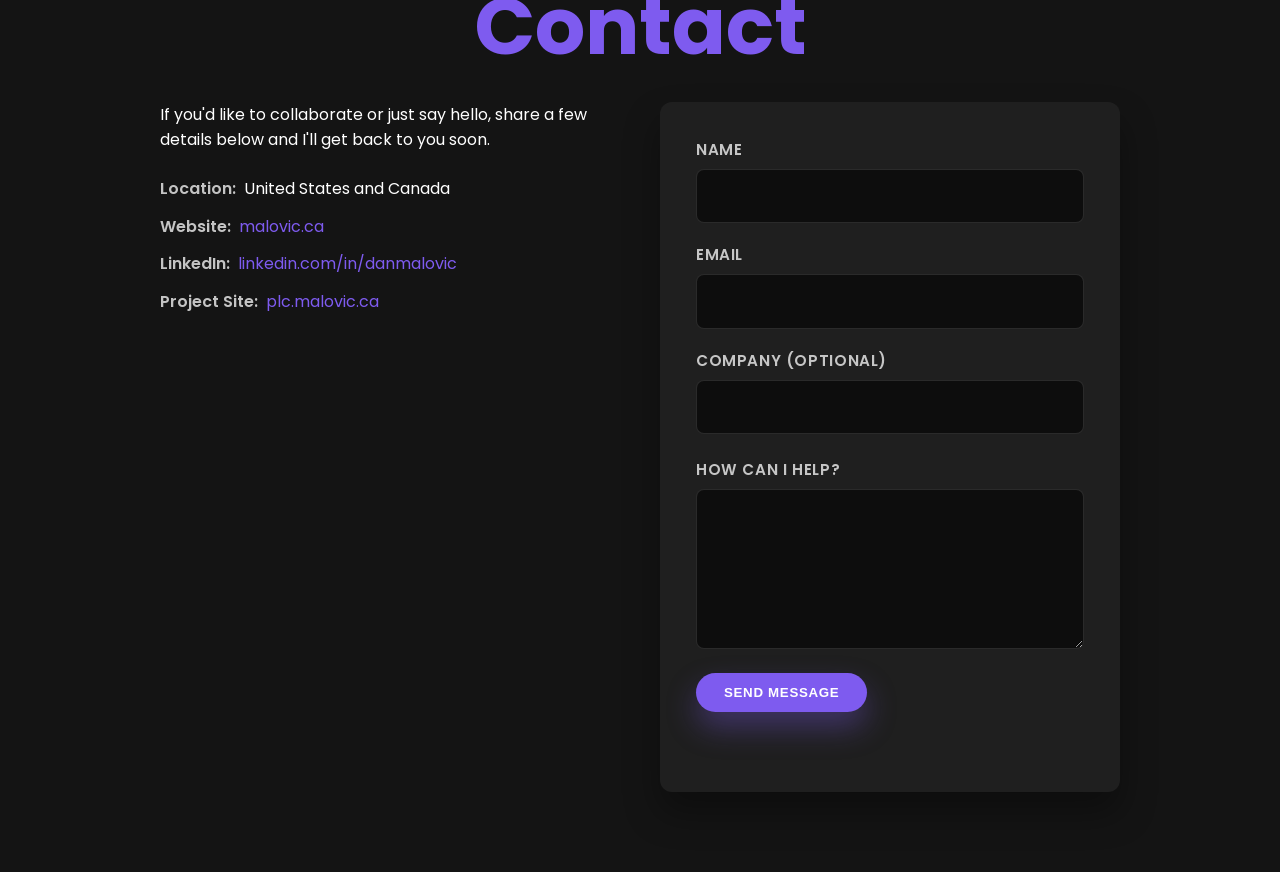
==== commit cad21d24: "Update hero subtitle messaging" ====
--- a/index.html
+++ b/index.html
@@ -25,7 +25,7 @@
     <div class="hero-content">
       <div class="hero-copy">
         <h1>Hi, I'm Danilo Malovic.</h1>
-        <p class="hero-subtitle">Aspiring Technical Program Manager / Product Manager shipping data-driven platforms and AI experiences.</p>
+        <p class="hero-subtitle">Building in the AI Application Layer, shipping products, building them, vibe coding, etc.</p>
         <ul class="hero-contact-list">
           <li>Graduation June 2026 from Electrical Engineering</li>
           <li>McMaster Electrical &amp; Computer Engineering 26'</li>
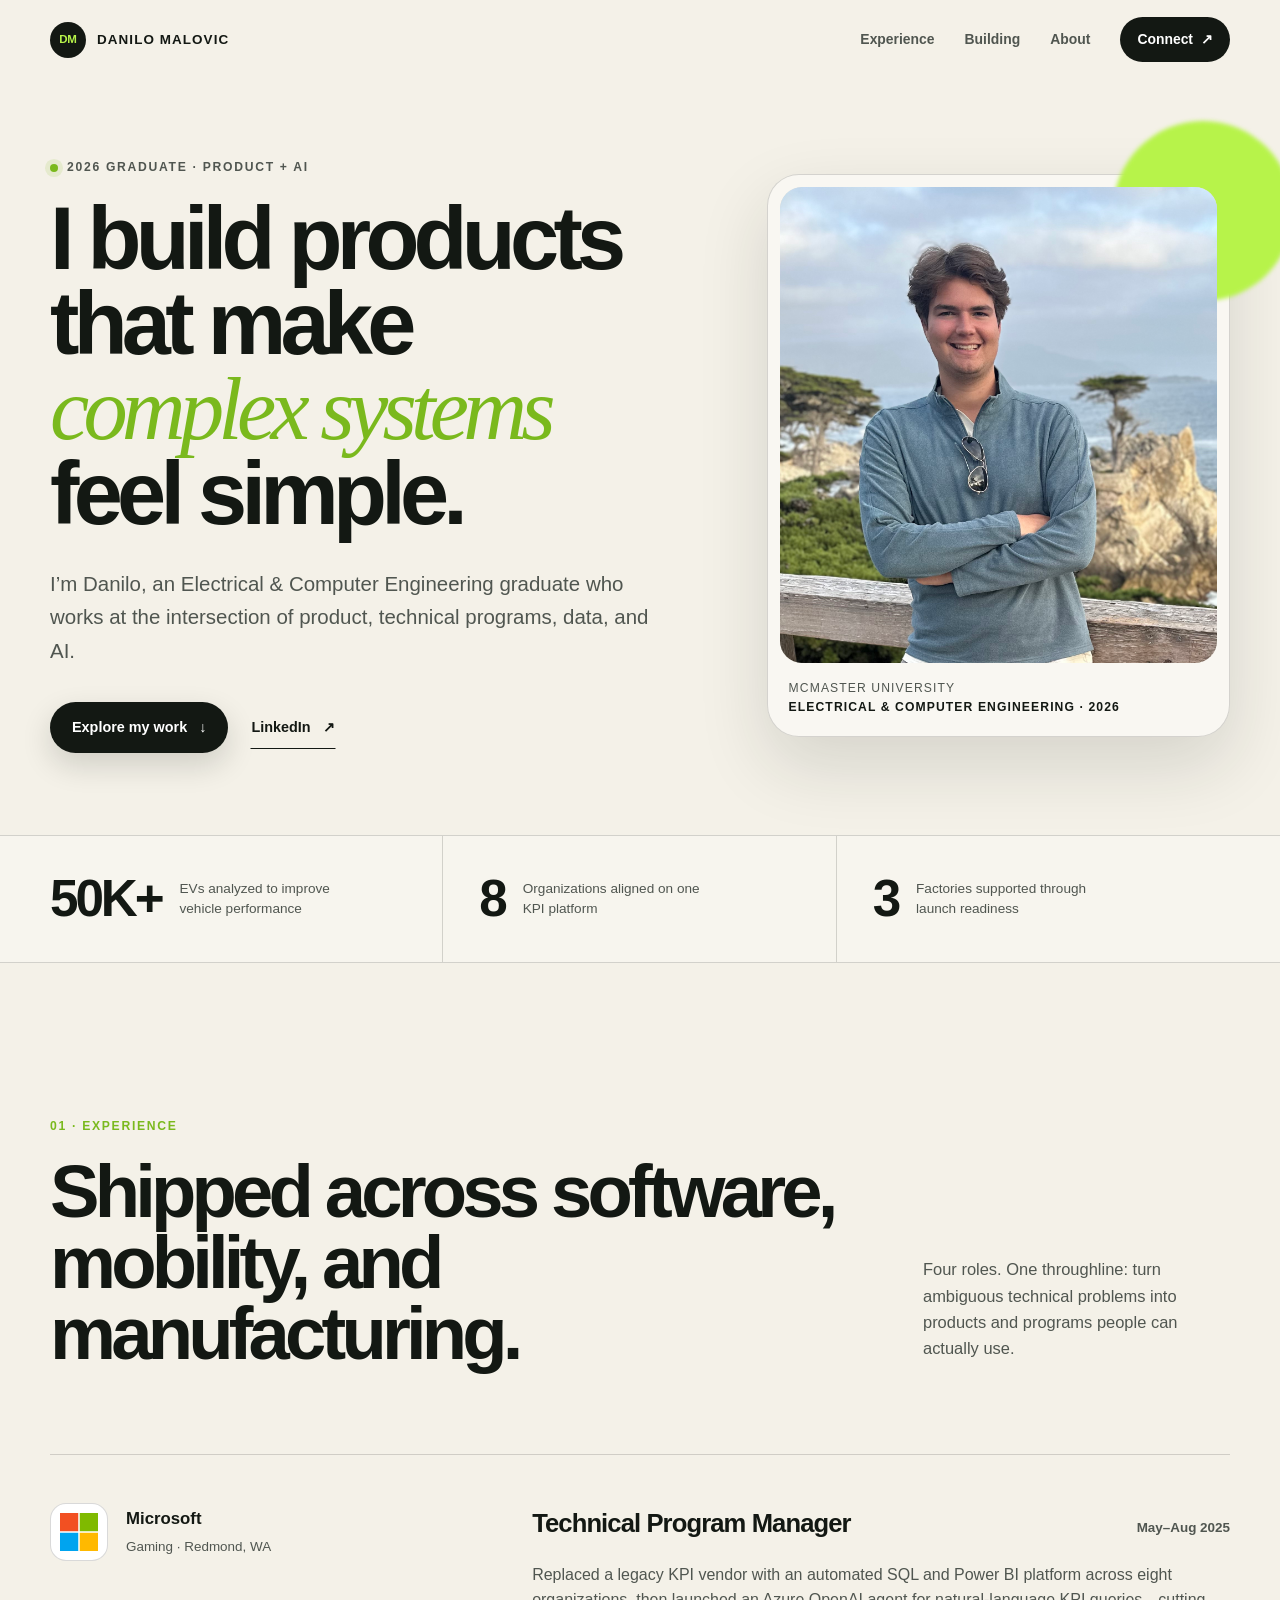
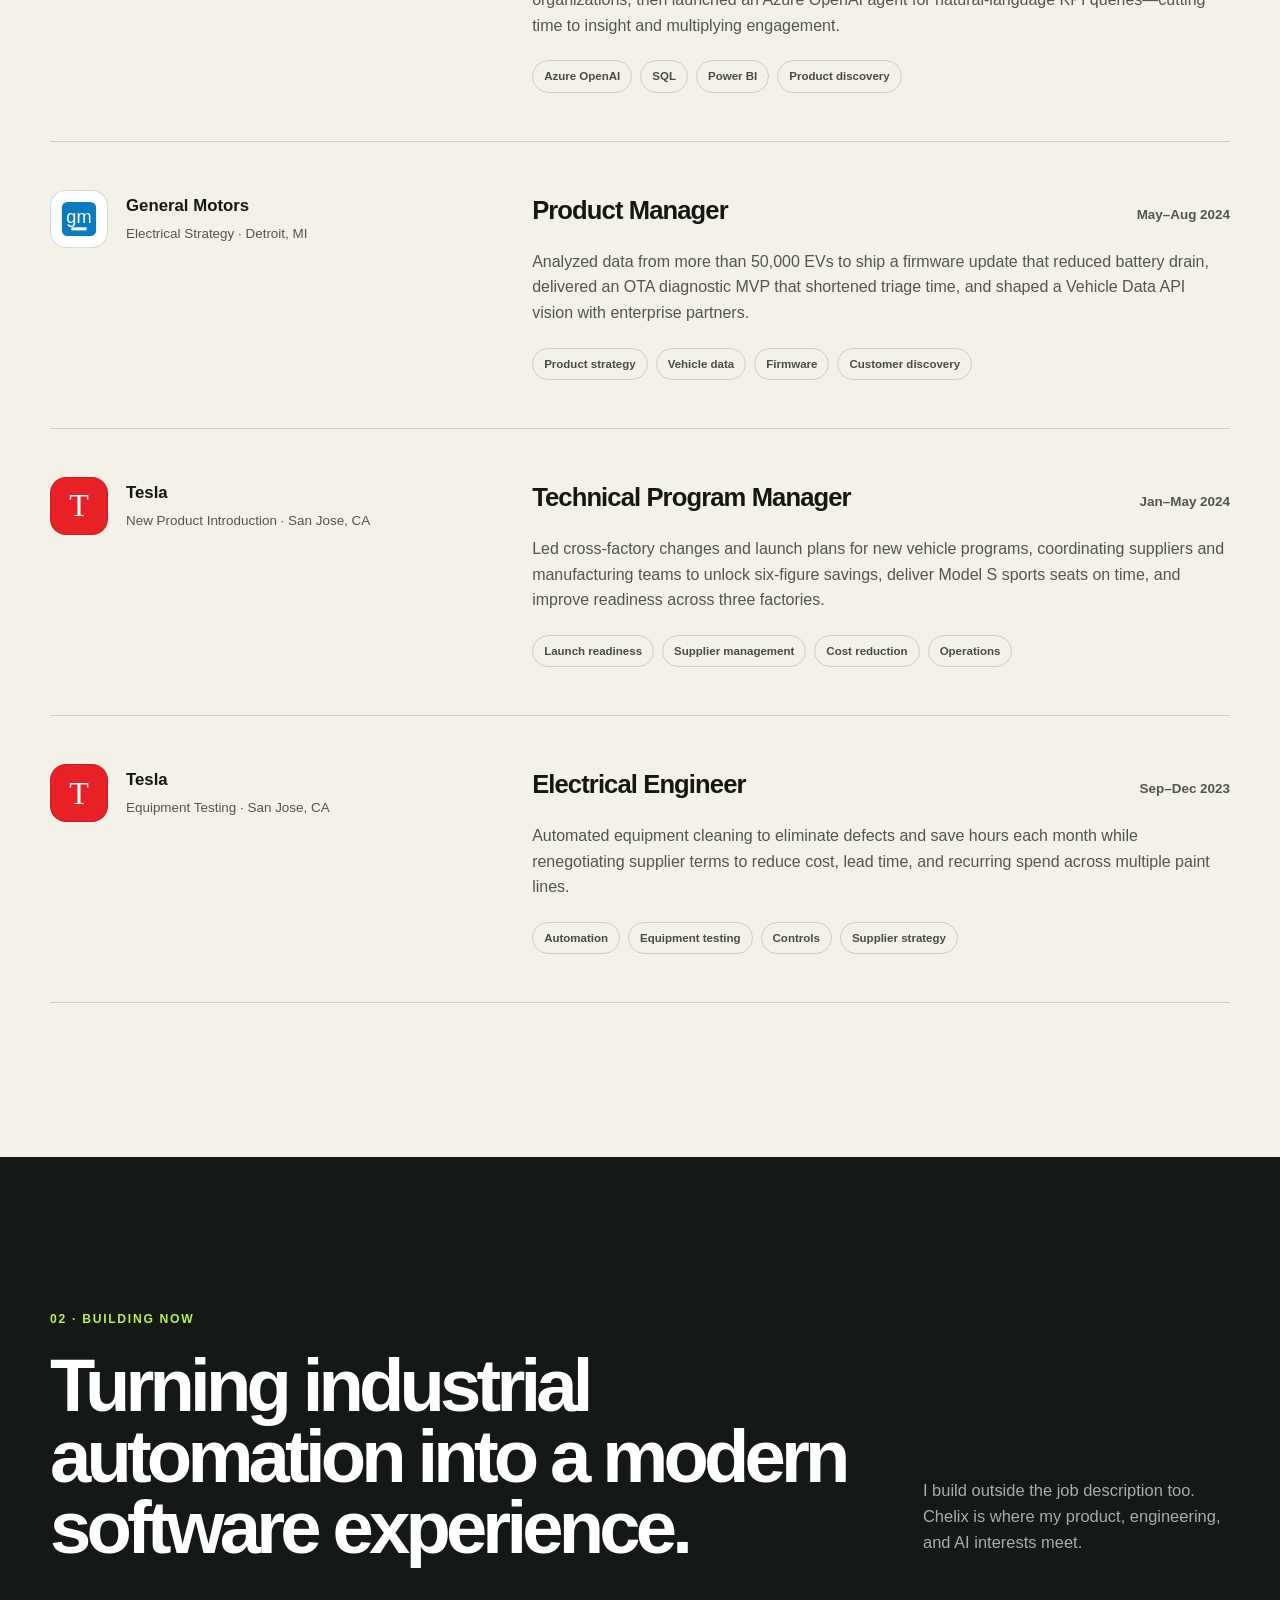
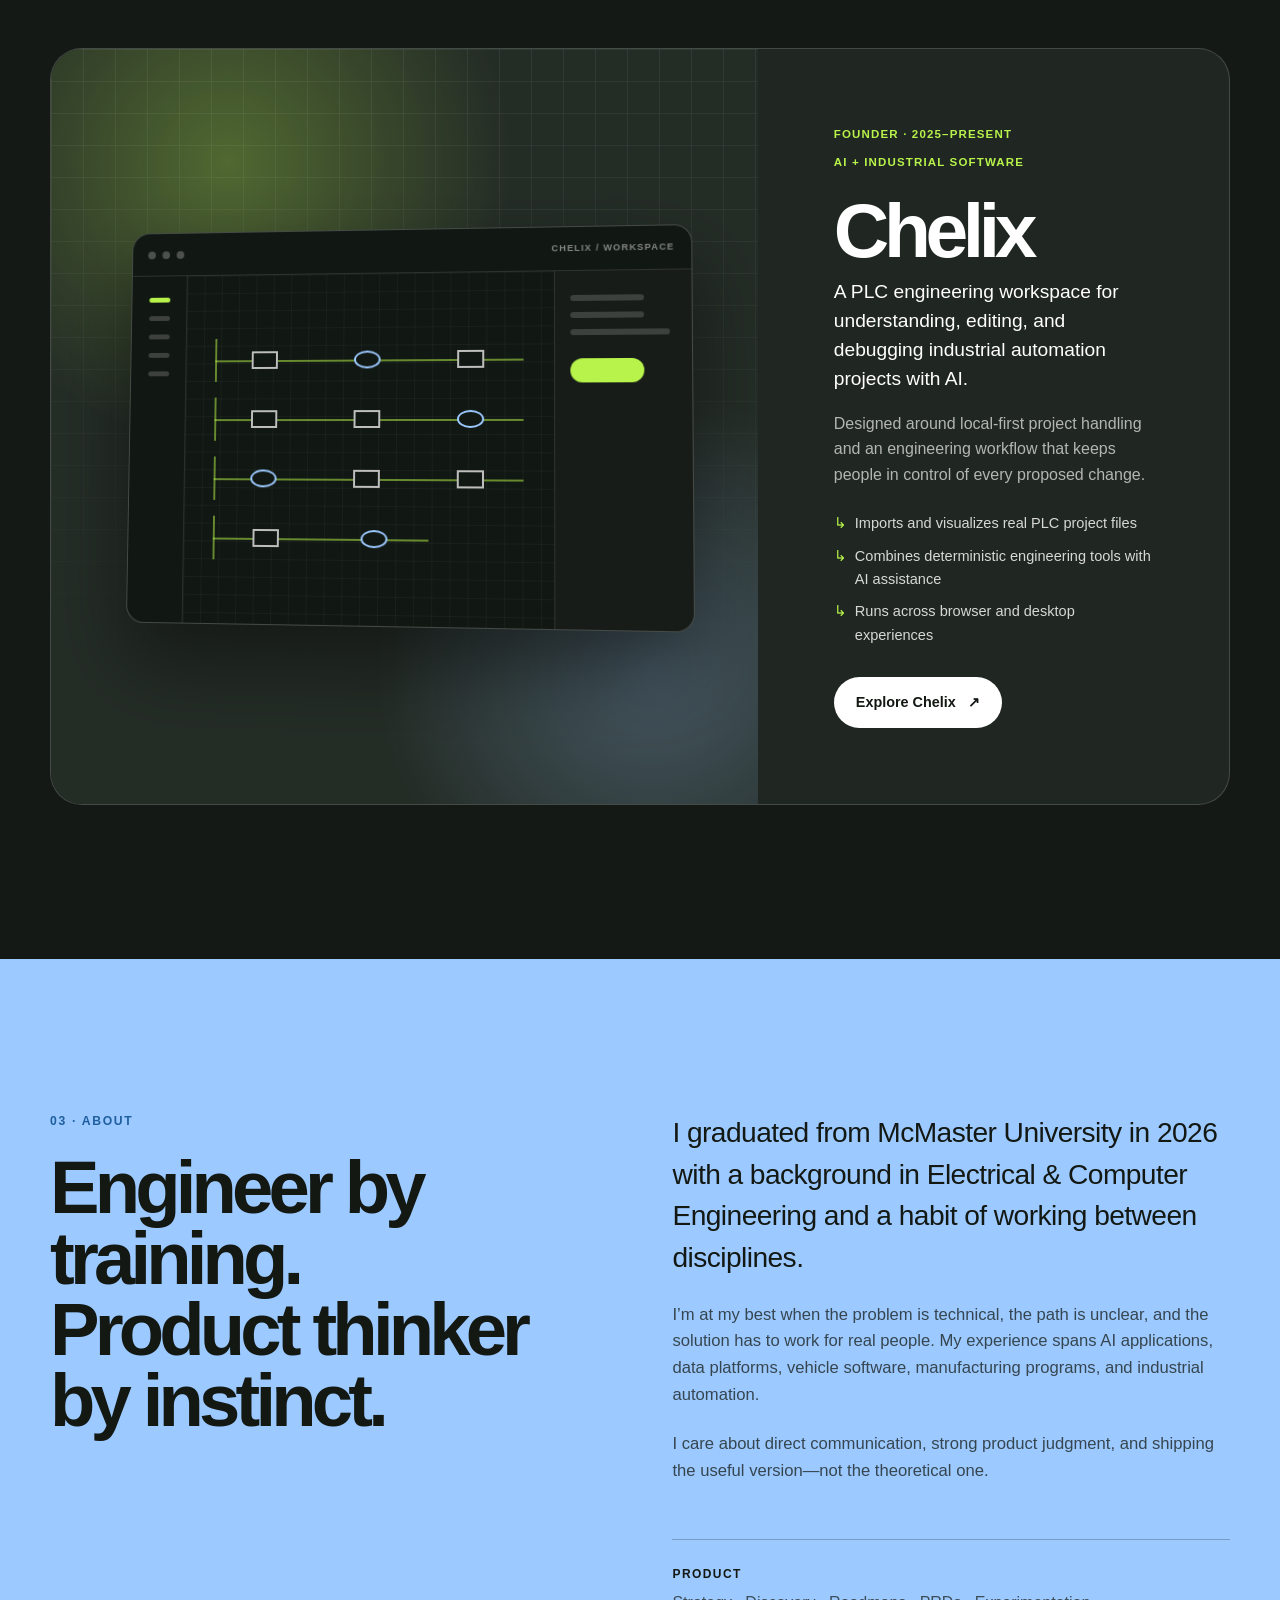
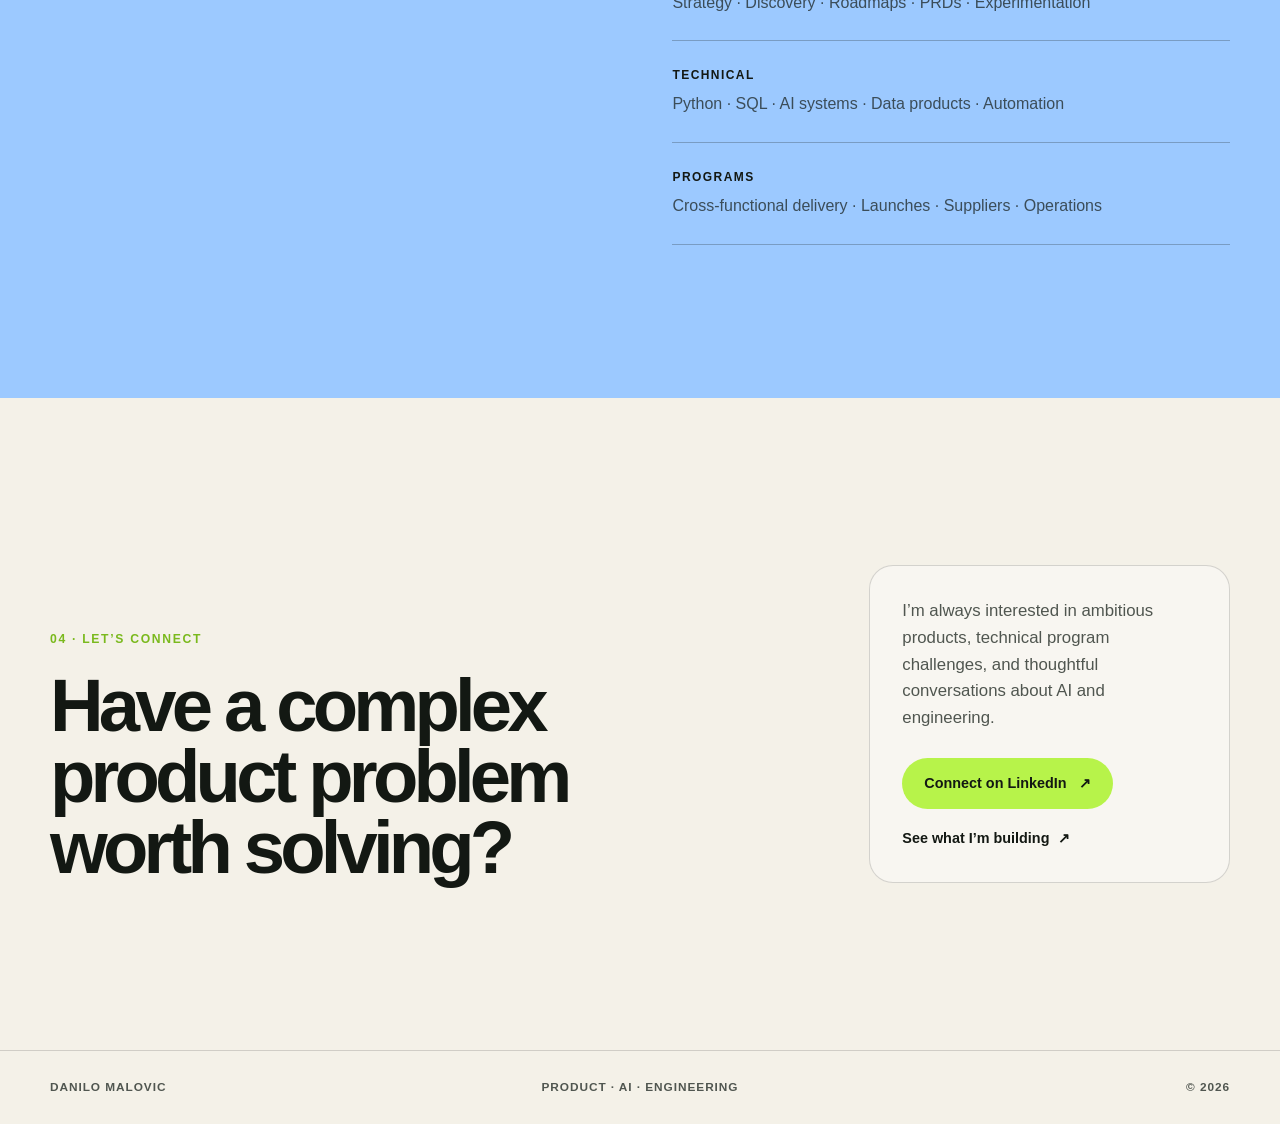
==== commit d50d17ef: "Revamp portfolio for 2026 graduation" ====
--- a/index.html
+++ b/index.html
@@ -1,338 +1,281 @@
-<!DOCTYPE html>
+<!doctype html>
 <html lang="en">
 <head>
-  <meta charset="UTF-8">
-  <meta name="viewport" content="width=device-width, initial-scale=1.0">
-  <meta name="description" content="Portfolio of Danilo Malovic">
-  <title>Danilo Malovic</title>
-  <link href="https://fonts.googleapis.com/css2?family=Poppins:wght@400;600&display=swap" rel="stylesheet">
+  <meta charset="utf-8">
+  <meta name="viewport" content="width=device-width, initial-scale=1">
+  <meta name="description" content="Danilo Malovic is a product and technical program leader building AI, data, and industrial technology products.">
+  <meta name="theme-color" content="#f4f1e8">
+  <meta property="og:title" content="Danilo Malovic — Product, AI &amp; Engineering">
+  <meta property="og:description" content="Product and technical program leader building useful technology across AI, data, mobility, and industrial systems.">
+  <meta property="og:type" content="website">
+  <meta property="og:url" content="https://malovic.ca">
+  <meta property="og:image" content="https://malovic.ca/profile.jpg">
+  <title>Danilo Malovic — Product, AI &amp; Engineering</title>
+  <link rel="icon" href="data:image/svg+xml,<svg xmlns=%22http://www.w3.org/2000/svg%22 viewBox=%220 0 64 64%22><rect width=%2264%22 height=%2264%22 rx=%2214%22 fill=%22%23131813%22/><path d=%22M17 16h14c12 0 19 6 19 16s-7 16-19 16H17V16Zm13 24c7 0 11-2 11-8s-4-8-11-8h-4v16h4Z%22 fill=%22%23b7f34a%22/></svg>">
   <link rel="stylesheet" href="style.css">
 </head>
 <body>
-  <nav class="topbar">
-    <div class="topbar-content">
-      <a class="brand" href="#home">Danilo Malovic</a>
-      <div class="menu">
+  <a class="skip-link" href="#main">Skip to content</a>
+
+  <header class="site-header" data-header>
+    <div class="nav-shell">
+      <a class="brand" href="#home" aria-label="Danilo Malovic, back to top">
+        <span class="brand-mark" aria-hidden="true">DM</span>
+        <span>Danilo Malovic</span>
+      </a>
+
+      <button class="menu-toggle" type="button" aria-expanded="false" aria-controls="site-nav" data-menu-toggle>
+        <span class="menu-toggle-label">Menu</span>
+        <span class="menu-toggle-icon" aria-hidden="true"></span>
+      </button>
+
+      <nav class="site-nav" id="site-nav" aria-label="Primary navigation" data-menu>
+        <a href="#work">Experience</a>
+        <a href="#build">Building</a>
         <a href="#about">About</a>
-        <a href="#projects">Projects</a>
-        <a href="#skills">Skills</a>
-        <a href="#contact">Contact</a>
-      </div>
-    </div>
-  </nav>
-
-  <header id="home" class="hero-section">
-    <div class="hero-content">
-      <div class="hero-copy">
-        <h1>Hi, I'm Danilo Malovic.</h1>
-        <p class="hero-subtitle">Building in the AI Application Layer, shipping products, building them, vibe coding, etc.</p>
-        <ul class="hero-contact-list">
-          <li>Graduation June 2026 from Electrical Engineering</li>
-          <li>McMaster Electrical &amp; Computer Engineering 26'</li>
-          <li class="hero-cta"><a class="hero-contact-button" href="#contact">Let's connect</a></li>
-        </ul>
-      </div>
-      <div class="hero-visual">
-        <div class="hero-image-wrapper" tabindex="0">
-          <img src="profile.jpg" alt="Portrait of Danilo Malovic" class="hero-image" aria-describedby="hero-image-tooltip">
-          <span class="hero-image-tooltip" id="hero-image-tooltip" role="tooltip">This is me at Pebble Beach in California.</span>
-        </div>
-      </div>
+        <a class="nav-cta" href="#contact">Connect <span aria-hidden="true">↗</span></a>
+      </nav>
     </div>
   </header>
 
-  <main>
-  <section id="about" class="full-section">
-    <div class="container">
-      <div class="about-title">
-        <h2 class="section-title">ABOUT.</h2>
-      </div>
-      <p class="about-description">I'm a Technical Program Manager / Product Manager who loves shipping data-driven platforms and AI experiences. I'm currently an Electrical &amp; Computer Engineering (Co-op) student at McMaster University in Hamilton, Ontario, graduating in May 2026 after rotations at Microsoft, General Motors, and Tesla.</p>
-      <div class="about-info-cards">
-        <div class="info-card">
-          <h3>Citizenship</h3>
-          <p>United States &amp; Canada</p>
-        </div>
-        <div class="info-card">
-          <h3>Location</h3>
-          <p>United States and Canada</p>
-        </div>
-        <div class="info-card">
-          <h3>Education</h3>
-          <p>McMaster University — Electrical &amp; Computer Engineering (Co-op), graduating May 2026</p>
-        </div>
-      </div>
-      <span class="experience-tooltip">Explore each role to see what I shipped.</span>
-      <div class="experience-filters">
-        <button class="filter-btn active" data-target="all">All Experience</button>
-        <button class="filter-btn" data-target="work">Work Experience</button>
-      </div>
-      <div class="experience-content active" id="all">
-        <div class="experience-grid">
-          <div class="experience-card">
-            <img class="experience-logo" src="microsoft.svg" alt="Microsoft logo">
-            <div class="experience-details">
-              <div class="experience-header">
+  <main id="main">
+    <section class="hero" id="home" aria-labelledby="hero-title">
+      <div class="hero-grid shell">
+        <div class="hero-copy" data-reveal>
+          <p class="eyebrow"><span class="status-dot" aria-hidden="true"></span> 2026 graduate · Product + AI</p>
+          <h1 id="hero-title">I build products that make <em>complex systems</em> feel simple.</h1>
+          <p class="hero-intro">I’m Danilo, an Electrical &amp; Computer Engineering graduate who works at the intersection of product, technical programs, data, and AI.</p>
+          <div class="hero-actions">
+            <a class="button button-dark" href="#work">Explore my work <span aria-hidden="true">↓</span></a>
+            <a class="button button-text" href="https://www.linkedin.com/in/danmalovic/" target="_blank" rel="noopener noreferrer">LinkedIn <span aria-hidden="true">↗</span></a>
+          </div>
+        </div>
+
+        <figure class="portrait-card" data-reveal>
+          <div class="portrait-frame">
+            <img src="profile.jpg" alt="Danilo Malovic at Pebble Beach, California" width="1969" height="1750">
+          </div>
+          <figcaption>
+            <span>McMaster University</span>
+            <strong>Electrical &amp; Computer Engineering · 2026</strong>
+          </figcaption>
+        </figure>
+      </div>
+
+      <div class="proof-strip" aria-label="Selected impact">
+        <div class="proof-grid shell">
+          <div class="proof-item" data-reveal>
+            <strong>50K+</strong>
+            <span>EVs analyzed to improve vehicle performance</span>
+          </div>
+          <div class="proof-item" data-reveal>
+            <strong>8</strong>
+            <span>Organizations aligned on one KPI platform</span>
+          </div>
+          <div class="proof-item" data-reveal>
+            <strong>3</strong>
+            <span>Factories supported through launch readiness</span>
+          </div>
+        </div>
+      </div>
+    </section>
+
+    <section class="section section-work" id="work" aria-labelledby="work-title">
+      <div class="shell">
+        <div class="section-heading" data-reveal>
+          <div>
+            <p class="kicker">01 · Experience</p>
+            <h2 id="work-title">Shipped across software, mobility, and manufacturing.</h2>
+          </div>
+          <p>Four roles. One throughline: turn ambiguous technical problems into products and programs people can actually use.</p>
+        </div>
+
+        <div class="experience-list">
+          <article class="experience-row" data-reveal>
+            <div class="company-lockup">
+              <div class="logo-tile"><img src="microsoft.svg" alt="" aria-hidden="true"></div>
+              <div>
                 <h3>Microsoft</h3>
-                <div class="experience-meta">
-                  <span class="experience-role">Technical Program Manager Intern – Gaming</span>
-                  <span class="experience-location">Redmond, WA</span>
-                  <span class="experience-dates">May–Aug 2025</span>
+                <p>Gaming · Redmond, WA</p>
+              </div>
+            </div>
+            <div class="role-copy">
+              <div class="role-line">
+                <h4>Technical Program Manager</h4>
+                <time datetime="2025-05">May–Aug 2025</time>
+              </div>
+              <p>Replaced a legacy KPI vendor with an automated SQL and Power BI platform across eight organizations, then launched an Azure OpenAI agent for natural-language KPI queries—cutting time to insight and multiplying engagement.</p>
+              <ul class="tag-list" aria-label="Microsoft focus areas">
+                <li>Azure OpenAI</li><li>SQL</li><li>Power BI</li><li>Product discovery</li>
+              </ul>
+            </div>
+          </article>
+
+          <article class="experience-row" data-reveal>
+            <div class="company-lockup">
+              <div class="logo-tile"><img src="gm.svg" alt="" aria-hidden="true"></div>
+              <div>
+                <h3>General Motors</h3>
+                <p>Electrical Strategy · Detroit, MI</p>
+              </div>
+            </div>
+            <div class="role-copy">
+              <div class="role-line">
+                <h4>Product Manager</h4>
+                <time datetime="2024-05">May–Aug 2024</time>
+              </div>
+              <p>Analyzed data from more than 50,000 EVs to ship a firmware update that reduced battery drain, delivered an OTA diagnostic MVP that shortened triage time, and shaped a Vehicle Data API vision with enterprise partners.</p>
+              <ul class="tag-list" aria-label="General Motors focus areas">
+                <li>Product strategy</li><li>Vehicle data</li><li>Firmware</li><li>Customer discovery</li>
+              </ul>
+            </div>
+          </article>
+
+          <article class="experience-row" data-reveal>
+            <div class="company-lockup">
+              <div class="logo-tile logo-word" aria-hidden="true">T</div>
+              <div>
+                <h3>Tesla</h3>
+                <p>New Product Introduction · San Jose, CA</p>
+              </div>
+            </div>
+            <div class="role-copy">
+              <div class="role-line">
+                <h4>Technical Program Manager</h4>
+                <time datetime="2024-01">Jan–May 2024</time>
+              </div>
+              <p>Led cross-factory changes and launch plans for new vehicle programs, coordinating suppliers and manufacturing teams to unlock six-figure savings, deliver Model S sports seats on time, and improve readiness across three factories.</p>
+              <ul class="tag-list" aria-label="Tesla program focus areas">
+                <li>Launch readiness</li><li>Supplier management</li><li>Cost reduction</li><li>Operations</li>
+              </ul>
+            </div>
+          </article>
+
+          <article class="experience-row" data-reveal>
+            <div class="company-lockup">
+              <div class="logo-tile logo-word" aria-hidden="true">T</div>
+              <div>
+                <h3>Tesla</h3>
+                <p>Equipment Testing · San Jose, CA</p>
+              </div>
+            </div>
+            <div class="role-copy">
+              <div class="role-line">
+                <h4>Electrical Engineer</h4>
+                <time datetime="2023-09">Sep–Dec 2023</time>
+              </div>
+              <p>Automated equipment cleaning to eliminate defects and save hours each month while renegotiating supplier terms to reduce cost, lead time, and recurring spend across multiple paint lines.</p>
+              <ul class="tag-list" aria-label="Tesla engineering focus areas">
+                <li>Automation</li><li>Equipment testing</li><li>Controls</li><li>Supplier strategy</li>
+              </ul>
+            </div>
+          </article>
+        </div>
+      </div>
+    </section>
+
+    <section class="section section-build" id="build" aria-labelledby="build-title">
+      <div class="shell">
+        <div class="section-heading build-heading" data-reveal>
+          <div>
+            <p class="kicker">02 · Building now</p>
+            <h2 id="build-title">Turning industrial automation into a modern software experience.</h2>
+          </div>
+          <p>I build outside the job description too. Chelix is where my product, engineering, and AI interests meet.</p>
+        </div>
+
+        <article class="project-feature" data-reveal>
+          <div class="project-visual" aria-hidden="true">
+            <div class="workspace-window">
+              <div class="window-bar"><span></span><span></span><span></span><strong>CHELIX / WORKSPACE</strong></div>
+              <div class="workspace-grid">
+                <div class="workspace-sidebar">
+                  <span class="active"></span><span></span><span></span><span></span><span></span>
                 </div>
-              </div>
-              <p class="experience-summary">Replaced a legacy KPI vendor with an automated SQL + Power BI platform across eight organizations, launched an Azure OpenAI agent for natural-language KPI queries, and drove discovery through usability testing to launch early while multiplying engagement and halving time to insight.</p>
-            </div>
-          </div>
-          <div class="experience-card">
-            <img class="experience-logo" src="gm.svg" alt="General Motors logo">
-            <div class="experience-details">
-              <div class="experience-header">
-                <h3>General Motors</h3>
-                <div class="experience-meta">
-                  <span class="experience-role">Product Manager Intern – Electrical Strategy and Execution</span>
-                  <span class="experience-location">Detroit, MI</span>
-                  <span class="experience-dates">May–Aug 2024</span>
+                <div class="ladder-canvas">
+                  <div class="ladder-line"><i></i><b></b><i></i></div>
+                  <div class="ladder-line"><i></i><i></i><b></b></div>
+                  <div class="ladder-line"><b></b><i></i><i></i></div>
+                  <div class="ladder-line short"><i></i><b></b></div>
                 </div>
-              </div>
-              <p class="experience-summary">Analyzed data from 50K+ EVs to ship a firmware update that cut battery drain and mitigated warranty exposure, delivered an MVP OTA diagnostic tool that reduced triage time by more than a third, and shaped a Vehicle Data API vision validated with enterprise partners.</p>
-            </div>
-          </div>
-          <div class="experience-card">
-            <img class="experience-logo" src="https://upload.wikimedia.org/wikipedia/commons/b/bb/Tesla_T_symbol.svg" alt="Tesla logo">
-            <div class="experience-details">
-              <div class="experience-header">
-                <h3>Tesla</h3>
-                <div class="experience-meta">
-                  <span class="experience-role">Technical Program Manager Co-op – New Product Introduction</span>
-                  <span class="experience-location">San Jose, CA</span>
-                  <span class="experience-dates">Jan–May 2024</span>
+                <div class="assistant-panel">
+                  <span></span><span></span><span class="wide"></span><div class="assistant-action"></div>
                 </div>
               </div>
-              <p class="experience-summary">Led cross-factory changes and launch plans for new Tesla vehicle programs, coordinating suppliers and manufacturing teams to unlock six-figure savings, deliver Model S sports seats on time, and improve operational readiness across three factories.</p>
-            </div>
-          </div>
-          <div class="experience-card">
-            <img class="experience-logo" src="https://upload.wikimedia.org/wikipedia/commons/b/bb/Tesla_T_symbol.svg" alt="Tesla logo">
-            <div class="experience-details">
-              <div class="experience-header">
-                <h3>Tesla</h3>
-                <div class="experience-meta">
-                  <span class="experience-role">Electrical Engineering Co-op – Equipment Testing</span>
-                  <span class="experience-location">San Jose, CA</span>
-                  <span class="experience-dates">Sep–Dec 2023</span>
-                </div>
-              </div>
-              <p class="experience-summary">Automated equipment cleaning to eliminate defects and save hours each month while renegotiating supplier terms to reduce cost, lead time, and recurring spend across multiple paint lines.</p>
-            </div>
-          </div>
-          <div class="experience-card">
-            <img class="experience-logo" src="mcmaster.svg" alt="McMaster University logo">
-            <div class="experience-details">
-              <div class="experience-header">
-                <h3>McMaster University</h3>
-                <div class="experience-meta">
-                  <span class="experience-role">Electrical &amp; Computer Engineering (Co-op)</span>
-                  <span class="experience-location">Hamilton, ON</span>
-                  <span class="experience-dates">Graduating May 2026</span>
-                </div>
-              </div>
-              <p class="experience-summary">Co-op engineering student cultivating technical program management, product, and automation experience through industry rotations and applied projects.</p>
-            </div>
-          </div>
-          <div class="experience-card">
-            <img class="experience-logo" src="project.svg" alt="AI Coding Agent project logo">
-            <div class="experience-details">
-              <div class="experience-header">
-                <h3>AI Coding Agent for Industrial Automation</h3>
-                <div class="experience-meta">
-                  <span class="experience-role">Founder</span>
-                  <span class="experience-location">Ontario, Canada</span>
-                  <span class="experience-dates">Jun 2025 – Present</span>
-                </div>
-              </div>
-              <p class="experience-summary">Built an AI agent IDE that imports PLC projects for ladder-logic editing, generation, and debugging while piloting with system integrators. Prototyping AI-driven UX for PLC development to reimagine how engineers visualize and manipulate automation code.</p>
-            </div>
-          </div>
-        </div>
-      </div>
-      <div class="experience-content" id="work">
-        <div class="experience-grid">
-          <div class="experience-card">
-            <img class="experience-logo" src="microsoft.svg" alt="Microsoft logo">
-            <div class="experience-details">
-              <div class="experience-header">
-                <h3>Microsoft</h3>
-                <div class="experience-meta">
-                  <span class="experience-role">Technical Program Manager Intern – Gaming</span>
-                  <span class="experience-location">Redmond, WA</span>
-                  <span class="experience-dates">May–Aug 2025</span>
-                </div>
-              </div>
-              <p class="experience-summary">Replaced a legacy KPI vendor with an automated SQL + Power BI platform across eight organizations, launched an Azure OpenAI agent for natural-language KPI queries, and drove discovery through usability testing to launch early while multiplying engagement and halving time to insight.</p>
-
-            </div>
-          </div>
-          <div class="experience-card">
-            <img class="experience-logo" src="gm.svg" alt="General Motors logo">
-            <div class="experience-details">
-              <div class="experience-header">
-                <h3>General Motors</h3>
-                <div class="experience-meta">
-                  <span class="experience-role">Product Manager Intern – Electrical Strategy and Execution</span>
-                  <span class="experience-location">Detroit, MI</span>
-                  <span class="experience-dates">May–Aug 2024</span>
-                </div>
-              </div>
-              <p class="experience-summary">Analyzed data from 50K+ EVs to ship a firmware update that cut battery drain and mitigated warranty exposure, delivered an MVP OTA diagnostic tool that reduced triage time by more than a third, and shaped a Vehicle Data API vision validated with enterprise partners.</p>
-
-            </div>
-          </div>
-          <div class="experience-card">
-            <img class="experience-logo" src="https://upload.wikimedia.org/wikipedia/commons/b/bb/Tesla_T_symbol.svg" alt="Tesla logo">
-            <div class="experience-details">
-              <div class="experience-header">
-                <h3>Tesla</h3>
-                <div class="experience-meta">
-                  <span class="experience-role">Technical Program Manager Co-op – New Product Introduction</span>
-                  <span class="experience-location">San Jose, CA</span>
-                  <span class="experience-dates">Jan–May 2024</span>
-                </div>
-              </div>
-              <p class="experience-summary">Led cross-factory changes and launch plans for new Tesla vehicle programs, coordinating suppliers and manufacturing teams to unlock six-figure savings, deliver Model S sports seats on time, and improve operational readiness across three factories.</p>
-
-            </div>
-          </div>
-          <div class="experience-card">
-            <img class="experience-logo" src="https://upload.wikimedia.org/wikipedia/commons/b/bb/Tesla_T_symbol.svg" alt="Tesla logo">
-            <div class="experience-details">
-              <div class="experience-header">
-                <h3>Tesla</h3>
-                <div class="experience-meta">
-                  <span class="experience-role">Electrical Engineering Co-op – Equipment Testing</span>
-                  <span class="experience-location">San Jose, CA</span>
-                  <span class="experience-dates">Sep–Dec 2023</span>
-                </div>
-              </div>
-              <p class="experience-summary">Automated equipment cleaning to eliminate defects and save hours each month while renegotiating supplier terms to reduce cost, lead time, and recurring spend across multiple paint lines.</p>
-
-            </div>
-          </div>
-        </div>
-      </div>
+            </div>
+          </div>
+
+          <div class="project-copy">
+            <div class="project-label"><span>Founder · 2025–Present</span><span>AI + Industrial software</span></div>
+            <h3>Chelix</h3>
+            <p class="project-lede">A PLC engineering workspace for understanding, editing, and debugging industrial automation projects with AI.</p>
+            <p>Designed around local-first project handling and an engineering workflow that keeps people in control of every proposed change.</p>
+            <ul class="project-points">
+              <li>Imports and visualizes real PLC project files</li>
+              <li>Combines deterministic engineering tools with AI assistance</li>
+              <li>Runs across browser and desktop experiences</li>
+            </ul>
+            <a class="button button-light" href="https://chelix.ai" target="_blank" rel="noopener noreferrer">Explore Chelix <span aria-hidden="true">↗</span></a>
+          </div>
+        </article>
+      </div>
+    </section>
+
+    <section class="section section-about" id="about" aria-labelledby="about-title">
+      <div class="shell about-grid">
+        <div class="about-statement" data-reveal>
+          <p class="kicker">03 · About</p>
+          <h2 id="about-title">Engineer by training. Product thinker by instinct.</h2>
+        </div>
+
+        <div class="about-copy" data-reveal>
+          <p class="about-lede">I graduated from McMaster University in 2026 with a background in Electrical &amp; Computer Engineering and a habit of working between disciplines.</p>
+          <p>I’m at my best when the problem is technical, the path is unclear, and the solution has to work for real people. My experience spans AI applications, data platforms, vehicle software, manufacturing programs, and industrial automation.</p>
+          <p>I care about direct communication, strong product judgment, and shipping the useful version—not the theoretical one.</p>
+
+          <div class="capability-groups">
+            <div>
+              <h3>Product</h3>
+              <p>Strategy · Discovery · Roadmaps · PRDs · Experimentation</p>
+            </div>
+            <div>
+              <h3>Technical</h3>
+              <p>Python · SQL · AI systems · Data products · Automation</p>
+            </div>
+            <div>
+              <h3>Programs</h3>
+              <p>Cross-functional delivery · Launches · Suppliers · Operations</p>
+            </div>
+          </div>
+        </div>
+      </div>
+    </section>
+
+    <section class="contact-section" id="contact" aria-labelledby="contact-title">
+      <div class="shell contact-grid">
+        <div data-reveal>
+          <p class="kicker">04 · Let’s connect</p>
+          <h2 id="contact-title">Have a complex product problem worth solving?</h2>
+        </div>
+        <div class="contact-card" data-reveal>
+          <p>I’m always interested in ambitious products, technical program challenges, and thoughtful conversations about AI and engineering.</p>
+          <div class="contact-links">
+            <a class="button button-accent" href="https://www.linkedin.com/in/danmalovic/" target="_blank" rel="noopener noreferrer">Connect on LinkedIn <span aria-hidden="true">↗</span></a>
+            <a class="text-link" href="https://chelix.ai" target="_blank" rel="noopener noreferrer">See what I’m building <span aria-hidden="true">↗</span></a>
+          </div>
+        </div>
+      </div>
+    </section>
+  </main>
+
+  <footer class="site-footer">
+    <div class="shell footer-grid">
+      <p>Danilo Malovic</p>
+      <p>Product · AI · Engineering</p>
+      <p>© <span data-year>2026</span></p>
     </div>
-  </section>
-
-  <section id="projects" class="full-section">
-    <div class="container">
-      <h2 class="section-title">Projects</h2>
-      <div class="projects-grid">
-        <div class="project-card">
-          <h3>AI Coding Agent for Industrial Automation</h3>
-          <p class="project-meta">Founder · Ontario, Canada · Jun 2025 &ndash; Present</p>
-          <ul class="project-highlights">
-            <li>Built an AI agent IDE that imports PLC projects for ladder-logic editing, generation, and debugging; piloting with small system integrators.</li>
-            <li>Prototyped AI-driven UI/UX patterns for PLC code editing to reimagine ladder-logic visualization and manipulation.</li>
-          </ul>
-          <a class="project-link" href="https://plc.malovic.ca" target="_blank" rel="noopener noreferrer">Visit project &rarr;</a>
-        </div>
-      </div>
-    </div>
-  </section>
-
-  <section id="skills" class="full-section">
-    <div class="container">
-      <h2 class="section-title">Skills</h2>
-      <p class="skills-intro">Toolkits and frameworks I use to deliver AI-enabled products and programs.</p>
-      <div class="skills-grid">
-        <div class="skill-category">
-          <h3>Languages</h3>
-          <ul class="skill-list">
-            <li>Python</li>
-            <li>SQL</li>
-            <li>C++</li>
-            <li>C</li>
-            <li>Java</li>
-          </ul>
-        </div>
-        <div class="skill-category">
-          <h3>Tools</h3>
-          <ul class="skill-list">
-            <li>Power BI</li>
-            <li>Figma</li>
-            <li>Jira</li>
-            <li>Confluence</li>
-            <li>Altium</li>
-          </ul>
-        </div>
-        <div class="skill-category">
-          <h3>Platforms</h3>
-          <ul class="skill-list">
-            <li>Azure OpenAI</li>
-            <li>Power Apps</li>
-            <li>Dataverse</li>
-          </ul>
-        </div>
-        <div class="skill-category">
-          <h3>Methods</h3>
-          <ul class="skill-list">
-            <li>A/B Testing</li>
-            <li>PRD</li>
-            <li>Roadmapping</li>
-            <li>RICE Prioritization</li>
-          </ul>
-        </div>
-        <div class="skill-category">
-          <h3>AI</h3>
-          <ul class="skill-list">
-            <li>LangChain</li>
-            <li>RAG pipelines</li>
-          </ul>
-        </div>
-      </div>
-    </div>
-  </section>
-
-  <section id="contact" class="full-section">
-    <div class="container">
-      <h2 class="section-title">Contact</h2>
-      <div class="contact-content">
-        <div class="contact-intro">
-          <p>If you'd like to collaborate or just say hello, share a few details below and I'll get back to you soon.</p>
-          <ul class="contact-meta">
-            <li><strong>Location:</strong> United States and Canada</li>
-            <li><strong>Website:</strong> <a href="https://malovic.ca" target="_blank" rel="noopener noreferrer">malovic.ca</a></li>
-            <li><strong>LinkedIn:</strong> <a href="https://www.linkedin.com/in/danmalovic/" target="_blank" rel="noopener noreferrer">linkedin.com/in/danmalovic</a></li>
-            <li><strong>Project Site:</strong> <a href="https://plc.malovic.ca" target="_blank" rel="noopener noreferrer">plc.malovic.ca</a></li>
-          </ul>
-        </div>
-        <form id="contact-form" class="contact-form" action="https://formsubmit.co/ajax/danmalovic@gmail.com" method="POST">
-          <input type="hidden" name="_subject" value="New message from malovic.ca">
-          <input type="hidden" name="_captcha" value="false">
-          <div class="form-grid">
-            <div class="form-field">
-              <label for="contact-name">Name</label>
-              <input type="text" id="contact-name" name="name" autocomplete="name" required>
-            </div>
-            <div class="form-field">
-              <label for="contact-email">Email</label>
-              <input type="email" id="contact-email" name="email" autocomplete="email" required>
-            </div>
-            <div class="form-field">
-              <label for="contact-company">Company (optional)</label>
-              <input type="text" id="contact-company" name="company" autocomplete="organization">
-            </div>
-          </div>
-          <div class="form-field">
-            <label for="contact-message">How can I help?</label>
-            <textarea id="contact-message" name="message" rows="5" required></textarea>
-          </div>
-          <button type="submit" class="contact-submit">Send message</button>
-          <p id="contact-form-status" class="form-status" role="status" aria-live="polite"></p>
-        </form>
-      </div>
-    </div>
-  </section>
-  </main>
+  </footer>
+
   <script src="script.js"></script>
 </body>
 </html>
--- a/style.css
+++ b/style.css
@@ -1,861 +1,1209 @@
 :root {
-  --bg-color: #141414;
-  --accent-color: #7e5bef;
-  --text-color: #ffffff;
-  --scroll-offset: 96px;
+  --paper: #f4f1e8;
+  --paper-deep: #e9e4d8;
+  --ink: #131813;
+  --ink-soft: #505650;
+  --night: #141916;
+  --night-soft: #202722;
+  --line: rgba(19, 24, 19, 0.16);
+  --line-light: rgba(255, 255, 255, 0.16);
+  --accent: #b7f34a;
+  --accent-deep: #7ab91d;
+  --blue: #9cc9ff;
+  --shell: min(1180px, calc(100vw - 40px));
+  --header-height: 80px;
+  --radius: 24px;
+  --shadow: 0 28px 70px rgba(30, 36, 30, 0.14);
 }
 
 * {
-  margin: 0;
-  padding: 0;
   box-sizing: border-box;
 }
 
 html {
   scroll-behavior: smooth;
-
-  scroll-padding-top: var(--scroll-offset);
-
+  scroll-padding-top: calc(var(--header-height) + 24px);
 }
 
 body {
-  font-family: 'Poppins', sans-serif;
-  background: var(--bg-color);
-  color: var(--text-color);
+  margin: 0;
+  background: var(--paper);
+  color: var(--ink);
+  font-family: Inter, ui-sans-serif, -apple-system, BlinkMacSystemFont, "Segoe UI", sans-serif;
+  font-size: 16px;
+  line-height: 1.6;
+  text-rendering: optimizeLegibility;
+}
+
+body.menu-open {
+  overflow: hidden;
+}
+
+img {
+  display: block;
+  max-width: 100%;
 }
 
 a {
-  color: var(--accent-color);
-}
-
-
-.topbar {
-  position: sticky;
-  top: 0;
+  color: inherit;
+}
+
+button,
+input,
+textarea {
+  font: inherit;
+}
+
+::selection {
+  background: var(--accent);
+  color: var(--ink);
+}
+
+.skip-link {
+  position: fixed;
+  top: 12px;
+  left: 12px;
+  z-index: 10000;
+  padding: 10px 14px;
+  background: var(--ink);
+  color: white;
+  border-radius: 8px;
+  transform: translateY(-160%);
+}
+
+.skip-link:focus {
+  transform: translateY(0);
+}
+
+.shell {
+  width: var(--shell);
+  margin-inline: auto;
+}
+
+.site-header {
+  position: fixed;
+  inset: 0 0 auto;
   z-index: 1000;
-  background: rgba(20, 20, 20, 0.85);
-  backdrop-filter: blur(12px);
-  border-bottom: 1px solid rgba(255, 255, 255, 0.08);
-}
-
-.topbar-content {
-  max-width: 1200px;
-  margin: 0 auto;
-  padding: 1.25rem 1.5rem;
+  height: var(--header-height);
+  border-bottom: 1px solid transparent;
+  transition: background 180ms ease, border-color 180ms ease, box-shadow 180ms ease;
+}
+
+.site-header.scrolled {
+  background: rgba(244, 241, 232, 0.9);
+  border-color: var(--line);
+  box-shadow: 0 8px 30px rgba(19, 24, 19, 0.05);
+  backdrop-filter: blur(18px);
+}
+
+.nav-shell {
+  width: var(--shell);
+  height: 100%;
+  margin-inline: auto;
   display: flex;
   align-items: center;
   justify-content: space-between;
-  gap: clamp(1rem, 3vw, 2.5rem);
+  gap: 24px;
 }
 
 .brand {
-  color: var(--text-color);
-  font-weight: 600;
+  display: inline-flex;
+  align-items: center;
+  gap: 11px;
+  color: var(--ink);
+  text-decoration: none;
+  font-size: 0.84rem;
+  font-weight: 780;
   letter-spacing: 0.08em;
   text-transform: uppercase;
-  font-size: 0.95rem;
-  text-decoration: none;
-}
-
-.brand:hover,
-.brand:focus-visible {
-  color: var(--accent-color);
-}
-
-.menu {
+}
+
+.brand-mark {
+  display: grid;
+  place-items: center;
+  width: 36px;
+  aspect-ratio: 1;
+  border-radius: 50%;
+  background: var(--ink);
+  color: var(--accent);
+  font-size: 0.72rem;
+  letter-spacing: -0.02em;
+}
+
+.site-nav {
   display: flex;
   align-items: center;
-  gap: clamp(1rem, 3vw, 2.5rem);
-}
-
-.menu a {
-  color: var(--text-color);
+  gap: 30px;
+}
+
+.site-nav a {
+  position: relative;
+  color: var(--ink-soft);
   text-decoration: none;
-  font-weight: 500;
-  position: relative;
-  font-size: 0.95rem;
-  letter-spacing: 0.05em;
-  text-transform: uppercase;
-  padding-bottom: 0.35rem;
-  transition: color 0.3s ease;
-}
-
-.menu a::before {
+  font-size: 0.87rem;
+  font-weight: 700;
+}
+
+.site-nav a:not(.nav-cta)::after {
   content: "";
   position: absolute;
-  left: 0;
-  bottom: 0;
+  inset: auto 0 -7px;
   height: 2px;
-  width: 100%;
-  background: var(--accent-color);
+  background: var(--ink);
   transform: scaleX(0);
   transform-origin: left;
-  transition: transform 0.3s ease;
-}
-
-.menu a:hover,
-.menu a:focus-visible {
-  color: var(--accent-color);
-}
-
-.menu a:hover::before,
-.menu a:focus-visible::before {
+  transition: transform 180ms ease;
+}
+
+.site-nav a:hover::after,
+.site-nav a:focus-visible::after,
+.site-nav a.active::after {
   transform: scaleX(1);
 }
 
-
-.hero-section {
-  min-height: 100vh;
+.nav-cta {
+  display: inline-flex;
+  align-items: center;
+  gap: 8px;
+  padding: 11px 17px;
+  border-radius: 999px;
+  background: var(--ink);
+  color: white !important;
+}
+
+.nav-cta:hover span {
+  transform: translate(2px, -2px);
+}
+
+.nav-cta span,
+.button span,
+.text-link span {
+  transition: transform 180ms ease;
+}
+
+.menu-toggle {
+  display: none;
+  align-items: center;
+  gap: 10px;
+  border: 0;
+  padding: 8px 0;
+  background: transparent;
+  color: var(--ink);
+  font-weight: 750;
+  cursor: pointer;
+}
+
+.menu-toggle-icon {
+  position: relative;
+  width: 22px;
+  height: 14px;
+  border-top: 2px solid currentColor;
+  border-bottom: 2px solid currentColor;
+}
+
+.menu-toggle-icon::after {
+  content: "";
+  position: absolute;
+  top: 4px;
+  left: 6px;
+  width: 16px;
+  border-top: 2px solid currentColor;
+}
+
+.hero {
+  overflow: hidden;
+  padding-top: calc(var(--header-height) + 78px);
+}
+
+.hero-grid {
+  min-height: 670px;
+  display: grid;
+  grid-template-columns: minmax(0, 1.15fr) minmax(380px, 0.85fr);
+  align-items: center;
+  gap: clamp(48px, 7vw, 100px);
+  padding-bottom: 82px;
+}
+
+.eyebrow,
+.kicker {
+  margin: 0 0 20px;
+  font-size: 0.76rem;
+  font-weight: 800;
+  letter-spacing: 0.14em;
+  text-transform: uppercase;
+}
+
+.eyebrow {
+  display: flex;
+  align-items: center;
+  gap: 9px;
+  color: var(--ink-soft);
+}
+
+.status-dot {
+  width: 8px;
+  height: 8px;
+  border-radius: 50%;
+  background: var(--accent-deep);
+  box-shadow: 0 0 0 5px rgba(122, 185, 29, 0.13);
+}
+
+.hero h1,
+.section-heading h2,
+.about-statement h2,
+.contact-section h2 {
+  margin: 0;
+  font-size: clamp(3.2rem, 6.9vw, 6.45rem);
+  line-height: 0.96;
+  letter-spacing: -0.065em;
+  font-weight: 720;
+}
+
+.hero h1 em {
+  font-family: Georgia, "Times New Roman", serif;
+  font-weight: 400;
+  color: var(--accent-deep);
+}
+
+.hero-intro {
+  max-width: 650px;
+  margin: 30px 0 0;
+  color: var(--ink-soft);
+  font-size: clamp(1.05rem, 1.6vw, 1.32rem);
+  line-height: 1.65;
+}
+
+.hero-actions,
+.contact-links {
+  display: flex;
+  align-items: center;
+  flex-wrap: wrap;
+  gap: 22px;
+  margin-top: 34px;
+}
+
+.button {
+  display: inline-flex;
+  align-items: center;
+  justify-content: center;
+  gap: 12px;
+  min-height: 51px;
+  padding: 13px 21px;
+  border: 1px solid transparent;
+  border-radius: 999px;
+  text-decoration: none;
+  font-size: 0.9rem;
+  font-weight: 760;
+  transition: transform 180ms ease, background 180ms ease, color 180ms ease, box-shadow 180ms ease;
+}
+
+.button:hover,
+.button:focus-visible {
+  transform: translateY(-2px);
+}
+
+.button:hover span,
+.button:focus-visible span,
+.text-link:hover span,
+.text-link:focus-visible span {
+  transform: translate(2px, -2px);
+}
+
+.button-dark {
+  background: var(--ink);
+  color: white;
+  box-shadow: 0 12px 30px rgba(19, 24, 19, 0.16);
+}
+
+.button-dark:hover,
+.button-dark:focus-visible {
+  background: #2b322c;
+  box-shadow: 0 16px 34px rgba(19, 24, 19, 0.22);
+}
+
+.button-text {
+  min-height: auto;
+  padding: 9px 0;
+  border-radius: 0;
+  border-bottom-color: var(--ink);
+}
+
+.portrait-card {
+  position: relative;
+  margin: 0;
+  padding: 12px;
+  border: 1px solid var(--line);
+  border-radius: 32px;
+  background: rgba(255, 255, 255, 0.42);
+  box-shadow: var(--shadow);
+  transform: rotate(1.5deg);
+}
+
+.portrait-card::before {
+  content: "";
+  position: absolute;
+  z-index: -1;
+  width: 180px;
+  aspect-ratio: 1;
+  right: -64px;
+  top: -54px;
+  border-radius: 50%;
+  background: var(--accent);
+  filter: blur(2px);
+}
+
+.portrait-frame {
+  overflow: hidden;
+  aspect-ratio: 0.92;
+  border-radius: 22px;
+  background: var(--paper-deep);
+}
+
+.portrait-frame img {
+  width: 100%;
+  height: 100%;
+  object-fit: cover;
+  object-position: 52% center;
+  transform: scale(1.02);
+}
+
+.portrait-card figcaption {
+  display: grid;
+  gap: 2px;
+  padding: 17px 9px 7px;
+  font-size: 0.76rem;
+  line-height: 1.45;
+  text-transform: uppercase;
+  letter-spacing: 0.09em;
+}
+
+.portrait-card figcaption span {
+  color: var(--ink-soft);
+}
+
+.portrait-card figcaption strong {
+  font-weight: 780;
+}
+
+.proof-strip {
+  border-top: 1px solid var(--line);
+  border-bottom: 1px solid var(--line);
+  background: rgba(255, 255, 255, 0.25);
+}
+
+.proof-grid {
+  display: grid;
+  grid-template-columns: repeat(3, 1fr);
+}
+
+.proof-item {
+  display: grid;
+  grid-template-columns: auto 1fr;
+  align-items: center;
+  gap: 18px;
+  min-height: 126px;
+  padding: 22px clamp(18px, 3vw, 36px);
+  border-right: 1px solid var(--line);
+}
+
+.proof-item:first-child {
+  padding-left: 0;
+}
+
+.proof-item:last-child {
+  border-right: 0;
+}
+
+.proof-item strong {
+  font-size: clamp(2.5rem, 4vw, 4rem);
+  line-height: 1;
+  letter-spacing: -0.06em;
+}
+
+.proof-item span {
+  max-width: 180px;
+  color: var(--ink-soft);
+  font-size: 0.85rem;
+  line-height: 1.45;
+}
+
+.section {
+  padding: clamp(100px, 12vw, 170px) 0;
+}
+
+.section-heading {
+  display: grid;
+  grid-template-columns: minmax(0, 1.7fr) minmax(280px, 0.65fr);
+  align-items: end;
+  gap: 70px;
+  margin-bottom: 84px;
+}
+
+.section-heading h2,
+.about-statement h2,
+.contact-section h2 {
+  font-size: clamp(3rem, 5.8vw, 5.4rem);
+}
+
+.section-heading > p,
+.build-heading > p {
+  margin: 0 0 8px;
+  color: var(--ink-soft);
+  font-size: 1.03rem;
+}
+
+.kicker {
+  color: var(--accent-deep);
+}
+
+.experience-list {
+  border-top: 1px solid var(--line);
+}
+
+.experience-row {
+  display: grid;
+  grid-template-columns: minmax(255px, 0.72fr) minmax(0, 1.28fr);
+  gap: clamp(48px, 7vw, 104px);
+  padding: 48px 0;
+  border-bottom: 1px solid var(--line);
+}
+
+.company-lockup {
+  display: grid;
+  grid-template-columns: 58px 1fr;
+  align-items: center;
+  gap: 18px;
+  align-self: start;
+}
+
+.logo-tile {
+  display: grid;
+  place-items: center;
+  width: 58px;
+  aspect-ratio: 1;
+  overflow: hidden;
+  border: 1px solid var(--line);
+  border-radius: 16px;
+  background: white;
+}
+
+.logo-tile img {
+  width: 68%;
+  height: 68%;
+  object-fit: contain;
+}
+
+.logo-word {
+  background: #e82127;
+  color: white;
+  font-family: Georgia, serif;
+  font-size: 2rem;
+}
+
+.company-lockup h3,
+.role-copy h4 {
+  margin: 0;
+  font-size: 1.05rem;
+}
+
+.company-lockup p {
+  margin: 3px 0 0;
+  color: var(--ink-soft);
+  font-size: 0.84rem;
+}
+
+.role-line {
+  display: flex;
+  align-items: baseline;
+  justify-content: space-between;
+  gap: 24px;
+}
+
+.role-line h4 {
+  font-size: clamp(1.35rem, 2vw, 1.75rem);
+  letter-spacing: -0.035em;
+}
+
+.role-line time {
+  flex: 0 0 auto;
+  color: var(--ink-soft);
+  font-size: 0.84rem;
+  font-weight: 700;
+}
+
+.role-copy > p {
+  max-width: 720px;
+  margin: 18px 0 22px;
+  color: var(--ink-soft);
+  font-size: 1rem;
+}
+
+.tag-list {
+  display: flex;
+  flex-wrap: wrap;
+  gap: 8px;
+  margin: 0;
+  padding: 0;
+  list-style: none;
+}
+
+.tag-list li {
+  padding: 6px 11px;
+  border: 1px solid var(--line);
+  border-radius: 999px;
+  color: #464d46;
+  font-size: 0.72rem;
+  font-weight: 700;
+}
+
+.section-build {
+  overflow: hidden;
+  background: var(--night);
+  color: white;
+}
+
+.section-build .kicker {
+  color: var(--accent);
+}
+
+.section-build .section-heading > p {
+  color: rgba(255, 255, 255, 0.64);
+}
+
+.project-feature {
+  display: grid;
+  grid-template-columns: minmax(0, 1.2fr) minmax(340px, 0.8fr);
+  min-height: 600px;
+  overflow: hidden;
+  border: 1px solid var(--line-light);
+  border-radius: 32px;
+  background: var(--night-soft);
+}
+
+.project-visual {
+  position: relative;
+  display: grid;
+  place-items: center;
+  overflow: hidden;
+  min-height: 500px;
+  padding: clamp(34px, 6vw, 70px);
+  background:
+    radial-gradient(circle at 25% 15%, rgba(183, 243, 74, 0.3), transparent 34%),
+    radial-gradient(circle at 85% 82%, rgba(156, 201, 255, 0.28), transparent 32%),
+    #242c26;
+}
+
+.project-visual::before {
+  content: "";
+  position: absolute;
+  inset: 0;
+  opacity: 0.14;
+  background-image: linear-gradient(rgba(255, 255, 255, 0.45) 1px, transparent 1px), linear-gradient(90deg, rgba(255, 255, 255, 0.45) 1px, transparent 1px);
+  background-size: 32px 32px;
+  mask-image: linear-gradient(to bottom, black, transparent 90%);
+}
+
+.workspace-window {
+  position: relative;
+  width: min(680px, 100%);
+  aspect-ratio: 1.42;
+  overflow: hidden;
+  border: 1px solid rgba(255, 255, 255, 0.22);
+  border-radius: 18px;
+  background: #111713;
+  box-shadow: 0 38px 80px rgba(0, 0, 0, 0.45);
+  transform: perspective(1200px) rotateY(-6deg) rotateX(3deg);
+}
+
+.window-bar {
+  height: 44px;
+  display: flex;
+  align-items: center;
+  gap: 7px;
+  padding: 0 16px;
+  border-bottom: 1px solid rgba(255, 255, 255, 0.12);
+}
+
+.window-bar > span {
+  width: 8px;
+  height: 8px;
+  border-radius: 50%;
+  background: rgba(255, 255, 255, 0.25);
+}
+
+.window-bar strong {
+  margin-left: auto;
+  color: rgba(255, 255, 255, 0.48);
+  font-size: 0.57rem;
+  letter-spacing: 0.12em;
+}
+
+.workspace-grid {
+  height: calc(100% - 44px);
+  display: grid;
+  grid-template-columns: 58px 1fr minmax(110px, 0.36fr);
+}
+
+.workspace-sidebar {
+  display: grid;
+  align-content: start;
+  justify-items: center;
+  gap: 14px;
+  padding-top: 22px;
+  border-right: 1px solid rgba(255, 255, 255, 0.1);
+}
+
+.workspace-sidebar span {
+  width: 22px;
+  height: 5px;
+  border-radius: 9px;
+  background: rgba(255, 255, 255, 0.18);
+}
+
+.workspace-sidebar span.active {
+  background: var(--accent);
+}
+
+.ladder-canvas {
+  display: grid;
+  align-content: center;
+  gap: clamp(18px, 3vw, 32px);
+  padding: 28px 8%;
+  background: linear-gradient(90deg, rgba(255,255,255,.035) 1px, transparent 1px), linear-gradient(rgba(255,255,255,.035) 1px, transparent 1px);
+  background-size: 18px 18px;
+}
+
+.ladder-line {
+  position: relative;
+  display: flex;
+  align-items: center;
+  justify-content: space-around;
+  height: 28px;
+}
+
+.ladder-line::before {
+  content: "";
+  position: absolute;
+  inset: 50% 0 auto;
+  border-top: 2px solid rgba(183, 243, 74, 0.52);
+}
+
+.ladder-line::after {
+  content: "";
+  position: absolute;
+  inset: -8px auto -8px 0;
+  border-left: 2px solid rgba(183, 243, 74, 0.52);
+}
+
+.ladder-line i,
+.ladder-line b {
+  position: relative;
+  z-index: 1;
+  width: 27px;
+  height: 18px;
+  border: 2px solid rgba(255, 255, 255, 0.72);
+  background: #111713;
+}
+
+.ladder-line b {
+  border-radius: 50%;
+  border-color: var(--blue);
+}
+
+.ladder-line.short {
+  width: 70%;
+}
+
+.assistant-panel {
+  display: flex;
+  flex-direction: column;
+  gap: 11px;
+  padding: 24px 15px;
+  border-left: 1px solid rgba(255, 255, 255, 0.1);
+  background: rgba(255, 255, 255, 0.025);
+}
+
+.assistant-panel span {
+  width: 70%;
+  height: 6px;
+  border-radius: 999px;
+  background: rgba(255, 255, 255, 0.16);
+}
+
+.assistant-panel span.wide {
+  width: 94%;
+}
+
+.assistant-action {
+  width: 72px;
+  height: 24px;
+  margin-top: 12px;
+  border-radius: 999px;
+  background: var(--accent);
+}
+
+.project-copy {
   display: flex;
   flex-direction: column;
   justify-content: center;
-  align-items: center;
-  padding: clamp(1rem, 4vw, 3rem) 1.5rem 3rem;
-
-  scroll-margin-top: var(--scroll-offset);
-
-}
-
-.hero-content {
-  width: 100%;
-  max-width: 1200px;
-  display: flex;
-  align-items: center;
-  justify-content: space-between;
-  gap: clamp(2rem, 6vw, 6rem);
-}
-
-.hero-copy {
-  display: flex;
-  flex-direction: column;
-  gap: 1.25rem;
-  max-width: 600px;
-}
-
-.hero-section h1 {
-  font-size: clamp(3rem, 10vw, 6rem);
-  font-weight: 600;
-  line-height: 1.1;
-}
-
-.hero-subtitle {
-  font-size: clamp(1.05rem, 2vw, 1.5rem);
-  color: rgba(255, 255, 255, 0.75);
-  line-height: 1.7;
-}
-
-.hero-contact-list {
-  list-style: none;
-  margin: 0;
-  padding: 0;
+  padding: clamp(42px, 6vw, 76px);
+}
+
+.project-label {
   display: flex;
   flex-wrap: wrap;
-  gap: 1rem 1.5rem;
-}
-
-.hero-contact-list li {
-  display: flex;
-  align-items: center;
-  gap: 0.5rem;
-  font-size: 0.95rem;
-  color: rgba(255, 255, 255, 0.75);
-}
-
-.hero-contact-list li::before {
-  content: "";
-  width: 8px;
-  height: 8px;
-  border-radius: 50%;
-  background: var(--accent-color);
-  flex-shrink: 0;
-  box-shadow: 0 0 10px rgba(126, 91, 239, 0.6);
-}
-
-.hero-contact-list li.hero-cta::before {
-  display: none;
-}
-
-.hero-contact-list a {
-  color: var(--text-color);
+  gap: 10px 18px;
+  color: var(--accent);
+  font-size: 0.72rem;
+  font-weight: 800;
+  letter-spacing: 0.1em;
+  text-transform: uppercase;
+}
+
+.project-copy h3 {
+  margin: 22px 0 12px;
+  font-size: clamp(3.4rem, 6vw, 6rem);
+  line-height: 0.95;
+  letter-spacing: -0.07em;
+}
+
+.project-copy p {
+  margin: 0 0 17px;
+  color: rgba(255, 255, 255, 0.66);
+}
+
+.project-copy .project-lede {
+  color: white;
+  font-size: 1.2rem;
+  line-height: 1.5;
+}
+
+.project-points {
+  display: grid;
+  gap: 9px;
+  margin: 8px 0 30px;
+  padding: 0;
+  list-style: none;
+  color: rgba(255, 255, 255, 0.82);
+  font-size: 0.91rem;
+}
+
+.project-points li {
+  position: relative;
+  padding-left: 21px;
+}
+
+.project-points li::before {
+  content: "↳";
+  position: absolute;
+  left: 0;
+  color: var(--accent);
+}
+
+.button-light {
+  align-self: flex-start;
+  background: white;
+  color: var(--ink);
+}
+
+.section-about {
+  background: var(--blue);
+}
+
+.about-grid {
+  display: grid;
+  grid-template-columns: minmax(0, 0.94fr) minmax(0, 1.06fr);
+  gap: clamp(60px, 10vw, 150px);
+}
+
+.section-about .kicker {
+  color: #1f5f9f;
+}
+
+.about-statement h2 {
+  position: sticky;
+  top: calc(var(--header-height) + 34px);
+}
+
+.about-copy > p {
+  margin: 0 0 23px;
+  color: rgba(19, 24, 19, 0.74);
+  font-size: 1.04rem;
+}
+
+.about-copy .about-lede {
+  color: var(--ink);
+  font-size: clamp(1.35rem, 2.2vw, 1.85rem);
+  line-height: 1.48;
+  letter-spacing: -0.02em;
+}
+
+.capability-groups {
+  display: grid;
+  gap: 0;
+  margin-top: 54px;
+  border-top: 1px solid rgba(19, 24, 19, 0.25);
+}
+
+.capability-groups > div {
+  padding: 25px 0;
+  border-bottom: 1px solid rgba(19, 24, 19, 0.25);
+}
+
+.capability-groups h3 {
+  margin: 0 0 6px;
+  font-size: 0.75rem;
+  letter-spacing: 0.12em;
+  text-transform: uppercase;
+}
+
+.capability-groups p {
+  margin: 0;
+  color: rgba(19, 24, 19, 0.7);
+}
+
+.contact-section {
+  padding: clamp(105px, 13vw, 180px) 0;
+  background: var(--paper);
+}
+
+.contact-grid {
+  display: grid;
+  grid-template-columns: minmax(0, 1.15fr) minmax(320px, 0.6fr);
+  align-items: end;
+  gap: clamp(60px, 10vw, 140px);
+}
+
+.contact-card {
+  padding: 32px;
+  border: 1px solid var(--line);
+  border-radius: var(--radius);
+  background: rgba(255, 255, 255, 0.38);
+}
+
+.contact-card > p {
+  margin: 0;
+  color: var(--ink-soft);
+  font-size: 1.05rem;
+}
+
+.contact-links {
+  align-items: flex-start;
+  flex-direction: column;
+  gap: 18px;
+  margin-top: 26px;
+}
+
+.button-accent {
+  background: var(--accent);
+  color: var(--ink);
+}
+
+.button-accent:hover,
+.button-accent:focus-visible {
+  background: #c4ff58;
+  box-shadow: 0 12px 28px rgba(122, 185, 29, 0.22);
+}
+
+.text-link {
+  display: inline-flex;
+  gap: 9px;
+  color: var(--ink);
   text-decoration: none;
-  transition: color 0.3s ease;
-}
-
-.hero-contact-list a:hover,
-.hero-contact-list a:focus-visible {
-  color: var(--accent-color);
-}
-
-.hero-contact-button {
-  display: inline-flex;
-  align-items: center;
-  gap: 0.5rem;
-  background: var(--accent-color);
-  color: var(--text-color);
-  padding: 0.65rem 1.5rem;
-  border-radius: 999px;
-  font-weight: 600;
-  letter-spacing: 0.04em;
+  font-size: 0.9rem;
+  font-weight: 760;
+}
+
+.site-footer {
+  padding: 27px 0;
+  border-top: 1px solid var(--line);
+}
+
+.footer-grid {
+  display: grid;
+  grid-template-columns: repeat(3, 1fr);
+  color: var(--ink-soft);
+  font-size: 0.74rem;
+  font-weight: 700;
+  letter-spacing: 0.08em;
   text-transform: uppercase;
-  transition: transform 0.3s ease, box-shadow 0.3s ease;
-  box-shadow: 0 12px 24px rgba(126, 91, 239, 0.35);
-}
-
-.hero-contact-button:hover,
-.hero-contact-button:focus-visible {
-  transform: translateY(-1px);
-  box-shadow: 0 16px 30px rgba(126, 91, 239, 0.45);
-  color: var(--text-color);
-}
-
-.hero-contact-button:focus-visible {
-  outline: 2px solid rgba(255, 255, 255, 0.45);
-  outline-offset: 4px;
-}
-
-.hero-visual {
-  position: relative;
-  flex-shrink: 0;
-}
-
-.hero-visual::after {
-  content: "";
-  position: absolute;
-  inset: -24px;
-  border-radius: 50%;
-  background: radial-gradient(circle at 30% 30%, rgba(126, 91, 239, 0.65), transparent 70%);
-  z-index: -1;
-  opacity: 0.9;
-  filter: blur(0px);
-}
-
-.hero-image {
-  width: clamp(260px, 32vw, 380px);
-  height: clamp(260px, 32vw, 380px);
-  border-radius: 50%;
-  object-fit: cover;
-  border: 3px solid rgba(126, 91, 239, 0.6);
-  box-shadow: 0 20px 40px rgba(0, 0, 0, 0.45);
-}
-
-.hero-image-wrapper {
-  position: relative;
-  display: inline-block;
-  outline: none;
-}
-
-.hero-image-wrapper:focus-visible {
-  outline: 3px solid rgba(126, 91, 239, 0.7);
-  outline-offset: 10px;
-  border-radius: 50%;
-}
-
-.hero-image-tooltip {
-  position: absolute;
-  bottom: calc(100% + 16px);
-  left: 50%;
-  transform: translate(-50%, 10px);
-  background: rgba(20, 20, 20, 0.9);
-  color: var(--text-color);
-  padding: 0.65rem 1rem;
-  border-radius: 12px;
-  box-shadow: 0 10px 24px rgba(0, 0, 0, 0.4);
-  font-size: 0.95rem;
-  line-height: 1.4;
+}
+
+.footer-grid p {
+  margin: 0;
+}
+
+.footer-grid p:nth-child(2) {
+  text-align: center;
+}
+
+.footer-grid p:last-child {
+  text-align: right;
+}
+
+[data-reveal] {
   opacity: 0;
-  visibility: hidden;
-  pointer-events: none;
-  transition: opacity 0.25s ease, transform 0.25s ease;
-  max-width: 220px;
-  text-align: center;
-}
-
-.hero-image-tooltip::after {
-  content: "";
-  position: absolute;
-  top: 100%;
-  left: 50%;
-  transform: translateX(-50%);
-  border-width: 8px;
-  border-style: solid;
-  border-color: rgba(20, 20, 20, 0.9) transparent transparent transparent;
-}
-
-.hero-image-wrapper:hover .hero-image-tooltip,
-.hero-image-wrapper:focus-within .hero-image-tooltip {
+  transform: translateY(24px);
+  transition: opacity 700ms cubic-bezier(0.2, 0.8, 0.2, 1), transform 700ms cubic-bezier(0.2, 0.8, 0.2, 1);
+}
+
+[data-reveal].is-visible {
   opacity: 1;
-  visibility: visible;
-  transform: translate(-50%, 0);
-}
-
-.about-title {
-  position: relative;
-  display: inline-block;
-}
-
-.experience-tooltip {
-  display: inline-block;
-  background: #2c2c2c;
-  color: var(--text-color);
-  padding: 0.5rem 1rem;
-  border-radius: 4px;
-  margin-bottom: 1rem;
-}
-
-.full-section {
-  min-height: 100vh;
-  padding: 80px 20px;
-  display: flex;
-  justify-content: center;
-  align-items: center;
-  text-align: center;
-  scroll-margin-top: var(--scroll-offset);
-}
-
-.container {
-  max-width: 1200px;
-  margin: 0 auto;
-}
-
-.section-title {
-  font-size: clamp(5rem, 6vw, 7rem);
-  color: var(--accent-color);
-  margin-bottom: 1rem;
-}
-
-.about-description {
-  margin: 0 auto 2rem;
-  max-width: 900px;
-  line-height: 1.7;
-}
-
-.about-info-cards {
-  display: grid;
-  grid-template-columns: repeat(auto-fit, minmax(220px, 1fr));
-  gap: 1.5rem;
-  margin-bottom: 2.5rem;
-}
-
-.info-card {
-  background: #1f1f1f;
-  padding: 1.25rem;
-  border-radius: 8px;
-  text-align: left;
-  display: flex;
-  flex-direction: column;
-  gap: 0.5rem;
-}
-
-.info-card h3 {
-  font-size: 0.95rem;
-  text-transform: uppercase;
-  letter-spacing: 0.08em;
-  color: var(--accent-color);
-}
-
-.info-card p {
-  line-height: 1.6;
-}
-
-.experience-filters {
-  display: flex;
-  justify-content: center;
-  gap: 1rem;
-  flex-wrap: wrap;
-  margin-bottom: 2rem;
-}
-
-.filter-btn {
-  background: transparent;
-  color: var(--text-color);
-  border: 2px solid var(--accent-color);
-  padding: 0.5rem 1rem;
-  border-radius: 6px;
-  cursor: pointer;
-  transition: background 0.3s;
-}
-
-.filter-btn.active,
-.filter-btn:hover {
-  background: var(--accent-color);
-}
-
-.experience-grid {
-  display: grid;
-  grid-template-columns: repeat(auto-fit, minmax(320px, 1fr));
-  gap: clamp(1.5rem, 4vw, 2.5rem);
-}
-
-.experience-content {
-  display: none;
-}
-
-.experience-content.active {
-  display: block;
-}
-
-.experience-card {
-  background: #1f1f1f;
-  padding: clamp(1.5rem, 2vw, 2rem);
-  border-radius: 12px;
-  display: grid;
-  grid-template-columns: auto 1fr;
-  column-gap: clamp(1.25rem, 3vw, 2rem);
-  row-gap: 1rem;
-  align-items: start;
-  position: relative;
-  overflow: hidden;
-  text-align: left;
-}
-
-.experience-logo {
-  width: clamp(56px, 6vw, 72px);
-  height: clamp(56px, 6vw, 72px);
-  object-fit: contain;
-  transition: transform 0.3s ease;
-}
-
-.experience-card:hover .experience-logo {
-  transform: scale(1.1);
-}
-
-.experience-details {
-  display: flex;
-  flex-direction: column;
-  gap: 1rem;
-}
-
-.experience-header {
-  display: flex;
-  flex-direction: column;
-  gap: 0.75rem;
-}
-
-.experience-meta {
-  display: flex;
-  flex-wrap: wrap;
-  gap: 0.5rem 1.25rem;
-  font-size: 0.9rem;
-  line-height: 1.4;
-}
-
-.experience-meta span {
-  display: inline-flex;
-  align-items: center;
-  gap: 0.5rem;
-}
-
-.experience-meta span:not(:first-child)::before {
-  content: '';
-  width: 4px;
-  height: 4px;
-  border-radius: 50%;
-  background: rgba(255, 255, 255, 0.35);
-  margin-right: 0.5rem;
-}
-
-.experience-role {
-  font-size: 0.95rem;
-  font-weight: 600;
-  color: var(--text-color);
-}
-
-.experience-location,
-.experience-dates {
-  color: rgba(255, 255, 255, 0.65);
-}
-
-.experience-highlights {
-  margin: 0;
-  padding-left: 1.25rem;
-  list-style: disc;
-  display: flex;
-  flex-direction: column;
-  gap: 0.5rem;
-  line-height: 1.6;
-}
-
-.experience-summary {
-  line-height: 1.65;
-  color: rgba(255, 255, 255, 0.85);
-}
-
-@media (max-width: 640px) {
-  .experience-card {
+  transform: translateY(0);
+}
+
+@media (max-width: 1000px) {
+  .hero-grid {
+    grid-template-columns: 1fr minmax(320px, 0.72fr);
+  }
+
+  .proof-item {
     grid-template-columns: 1fr;
-  }
-
-  .experience-logo {
-    width: 52px;
-    height: 52px;
-  }
-}
-
-.projects-grid {
-  display: grid;
-  grid-template-columns: repeat(auto-fit, minmax(250px, 1fr));
-  gap: 1rem;
-  margin-top: 1rem;
-}
-
-.project-card {
-  background: #1f1f1f;
-  padding: 1.5rem;
-  border-radius: 8px;
-  transition: transform 0.3s ease, box-shadow 0.3s ease;
-  position: relative;
-  overflow: hidden;
-  display: flex;
-  flex-direction: column;
-  align-items: flex-start;
-  gap: 1rem;
-  text-align: left;
-}
-
-.project-card:hover {
-  transform: translateY(-5px);
-  box-shadow: 0 10px 15px rgba(0, 0, 0, 0.3);
-}
-
-.project-logo {
-  width: 60px;
-  height: 60px;
-  object-fit: contain;
-  margin-bottom: 1rem;
-  transition: transform 0.3s ease;
-}
-
-.project-card:hover .project-logo {
-  transform: scale(1.1);
-}
-
-.project-meta {
-  color: rgba(255, 255, 255, 0.7);
-  font-size: 0.95rem;
-}
-
-.project-highlights {
-  margin: 0;
-  padding-left: 1.25rem;
-  list-style: disc;
-  display: flex;
-  flex-direction: column;
-  gap: 0.5rem;
-  line-height: 1.6;
-}
-
-.project-link {
-  color: var(--accent-color);
-  font-weight: 600;
-  text-decoration: none;
-}
-
-.project-link:hover {
-  text-decoration: underline;
-}
-
-.skills-intro {
-  max-width: 700px;
-  margin: 0 auto;
-  line-height: 1.6;
-}
-
-.skills-grid {
-  display: grid;
-  grid-template-columns: repeat(auto-fit, minmax(220px, 1fr));
-  gap: 1.5rem;
-  margin-top: 2rem;
-  text-align: left;
-}
-
-.skill-category {
-  background: #1f1f1f;
-  padding: 1.5rem;
-  border-radius: 8px;
-  display: flex;
-  flex-direction: column;
-  gap: 0.75rem;
-}
-
-.skill-category h3 {
-  color: var(--accent-color);
-  font-size: 1.1rem;
-  text-transform: uppercase;
-  letter-spacing: 0.05em;
-}
-
-.skill-list {
-  list-style: none;
-  margin: 0;
-  padding: 0;
-  display: flex;
-  flex-direction: column;
-  gap: 0.5rem;
-}
-
-.skill-list li {
-  line-height: 1.6;
-}
-
-.contact-content {
-  margin: 0 auto;
-  max-width: 960px;
-  display: grid;
-  gap: 2.5rem;
-  grid-template-columns: repeat(auto-fit, minmax(280px, 1fr));
-  align-items: flex-start;
-  text-align: left;
-}
-
-.contact-intro {
-  display: flex;
-  flex-direction: column;
-  gap: 1.5rem;
-}
-
-.contact-meta {
-  list-style: none;
-  margin: 0;
-  padding: 0;
-  display: flex;
-  flex-direction: column;
-  gap: 0.75rem;
-}
-
-.contact-meta li {
-  display: flex;
-  gap: 0.5rem;
-  line-height: 1.6;
-}
-
-.contact-meta strong {
-  color: rgba(255, 255, 255, 0.75);
-  font-weight: 600;
-}
-
-.contact-meta a {
-  color: var(--accent-color);
-  text-decoration: none;
-}
-
-.contact-meta a:hover,
-.contact-meta a:focus-visible {
-  text-decoration: underline;
-}
-
-.contact-form {
-  background: #1f1f1f;
-  padding: 2.25rem;
-  border-radius: 12px;
-  display: flex;
-  flex-direction: column;
-  gap: 1.5rem;
-  box-shadow: 0 20px 35px rgba(0, 0, 0, 0.35);
-}
-
-.contact-form .form-grid {
-  display: grid;
-  grid-template-columns: repeat(auto-fit, minmax(220px, 1fr));
-  gap: 1.25rem;
-}
-
-.form-field {
-  display: flex;
-  flex-direction: column;
-  gap: 0.5rem;
-}
-
-.form-field label {
-  font-size: 0.95rem;
-  font-weight: 600;
-  letter-spacing: 0.04em;
-  text-transform: uppercase;
-  color: rgba(255, 255, 255, 0.75);
-}
-
-.contact-form input,
-.contact-form textarea {
-  width: 100%;
-  border: 1px solid rgba(255, 255, 255, 0.12);
-  border-radius: 8px;
-  background: rgba(12, 12, 12, 0.9);
-  color: var(--text-color);
-  padding: 0.85rem 1rem;
-  font: inherit;
-  transition: border-color 0.3s ease, box-shadow 0.3s ease;
-}
-
-.contact-form input:focus-visible,
-.contact-form textarea:focus-visible {
-  outline: none;
-  border-color: var(--accent-color);
-  box-shadow: 0 0 0 3px rgba(126, 91, 239, 0.2);
-}
-
-.contact-form textarea {
-  resize: vertical;
-  min-height: 160px;
-}
-
-.contact-submit {
-  align-self: flex-start;
-  background: var(--accent-color);
-  color: var(--text-color);
-  border: none;
-  border-radius: 999px;
-  padding: 0.75rem 1.75rem;
-  font-weight: 600;
-  letter-spacing: 0.05em;
-  text-transform: uppercase;
-  cursor: pointer;
-  transition: transform 0.3s ease, box-shadow 0.3s ease;
-  box-shadow: 0 15px 30px rgba(126, 91, 239, 0.35);
-}
-
-.contact-submit:hover,
-.contact-submit:focus-visible {
-  transform: translateY(-1px);
-  box-shadow: 0 18px 36px rgba(126, 91, 239, 0.45);
-}
-
-.contact-submit:focus-visible {
-  outline: 2px solid rgba(255, 255, 255, 0.45);
-  outline-offset: 4px;
-}
-
-.contact-submit:disabled {
-  opacity: 0.65;
-  cursor: not-allowed;
-  transform: none;
-  box-shadow: none;
-}
-
-.form-status {
-  min-height: 1.25rem;
-  font-size: 0.95rem;
-  color: rgba(255, 255, 255, 0.7);
-}
-
-.form-status.success {
-  color: #6ee7b7;
-}
-
-.form-status.error {
-  color: #fca5a5;
-}
-
-.experience-card::after,
-.project-card::after {
-  content: "";
-  position: absolute;
-  inset: 0;
-  border-radius: inherit;
-  padding: 2px;
-  --gradient-angle: 0deg;
-  background: conic-gradient(
-    from var(--gradient-angle),
-    rgba(126, 91, 239, 0) 0deg,
-    rgba(126, 91, 239, 0.5) 18deg,
-    rgba(0, 240, 255, 0.8) 30deg,
-    rgba(126, 91, 239, 0.5) 42deg,
-    rgba(126, 91, 239, 0) 60deg,
-    rgba(126, 91, 239, 0) 360deg
-  );
-  mask: linear-gradient(#000 0 0) content-box, linear-gradient(#000 0 0);
-  -webkit-mask: linear-gradient(#000 0 0) content-box, linear-gradient(#000 0 0);
-  mask-composite: exclude;
-  -webkit-mask-composite: xor;
-  animation: border-glow 8s linear infinite;
-  animation-play-state: paused;
-  opacity: 0;
-  transition: opacity 0.4s ease;
-  pointer-events: none;
-}
-
-.experience-card:hover::after,
-.project-card:hover::after {
-  opacity: 1;
-  animation-play-state: running;
-}
-
-@property --gradient-angle {
-  syntax: '<angle>';
-  inherits: false;
-  initial-value: 0deg;
-}
-
-@keyframes border-glow {
-  to {
-    --gradient-angle: 360deg;
-  }
-}
-
-@media (max-width: 768px) {
-  .topbar {
-    background: rgba(20, 20, 20, 0.95);
-  }
-
-  .topbar-content {
+    gap: 7px;
+  }
+
+  .section-heading,
+  .contact-grid {
+    grid-template-columns: 1fr;
+    gap: 32px;
+  }
+
+  .section-heading > p {
+    max-width: 650px;
+  }
+
+  .project-feature {
+    grid-template-columns: 1fr;
+  }
+
+  .project-visual {
+    min-height: 460px;
+  }
+
+  .project-copy {
+    padding: 54px;
+  }
+}
+
+@media (max-width: 780px) {
+  :root {
+    --header-height: 70px;
+    --shell: min(100% - 30px, 1180px);
+  }
+
+  .site-header {
+    background: rgba(244, 241, 232, 0.94);
+    border-color: var(--line);
+    backdrop-filter: blur(18px);
+  }
+
+  .menu-toggle {
+    display: inline-flex;
+  }
+
+  .site-nav {
+    position: absolute;
+    top: 100%;
+    left: 0;
+    right: 0;
+    height: calc(100dvh - var(--header-height));
+    display: flex;
     flex-direction: column;
-    align-items: center;
-    gap: 1rem;
-  }
-
-  .menu {
-    flex-wrap: wrap;
-    justify-content: center;
-    gap: 0.75rem 1.25rem;
-  }
-
-  .menu a {
-    font-size: 0.95rem;
-  }
-
-  .menu a::before {
+    align-items: flex-start;
+    gap: 0;
+    padding: 28px 20px;
+    background: var(--paper);
+    visibility: hidden;
+    opacity: 0;
+    transform: translateY(-10px);
+    transition: opacity 180ms ease, transform 180ms ease, visibility 180ms;
+  }
+
+  .site-nav.open {
+    visibility: visible;
+    opacity: 1;
+    transform: translateY(0);
+  }
+
+  .site-nav a {
+    width: 100%;
+    padding: 20px 4px;
+    border-bottom: 1px solid var(--line);
+    font-size: clamp(1.5rem, 7vw, 2.4rem);
+    letter-spacing: -0.04em;
+  }
+
+  .site-nav a::after {
     display: none;
   }
 
-  .hero-section {
-    padding: 5.5rem 1.5rem 3rem;
-  }
-
-  .hero-content {
+  .site-nav .nav-cta {
+    width: auto;
+    margin-top: 28px;
+    padding: 14px 22px;
+    border-bottom: 0;
+    font-size: 1rem;
+  }
+
+  .hero {
+    padding-top: calc(var(--header-height) + 52px);
+  }
+
+  .hero-grid {
+    min-height: auto;
+    grid-template-columns: 1fr;
+    gap: 54px;
+    padding-bottom: 60px;
+  }
+
+  .hero h1 {
+    max-width: 720px;
+  }
+
+  .portrait-card {
+    width: min(520px, 95%);
+    justify-self: center;
+    transform: rotate(0.8deg);
+  }
+
+  .portrait-card::before {
+    width: 130px;
+    right: -36px;
+  }
+
+  .proof-grid {
+    grid-template-columns: 1fr;
+  }
+
+  .proof-item,
+  .proof-item:first-child {
+    grid-template-columns: 90px 1fr;
+    min-height: 100px;
+    padding: 20px 0;
+    border-right: 0;
+    border-bottom: 1px solid var(--line);
+  }
+
+  .proof-item:last-child {
+    border-bottom: 0;
+  }
+
+  .proof-item strong {
+    font-size: 2.8rem;
+  }
+
+  .proof-item span {
+    max-width: none;
+  }
+
+  .section-heading {
+    margin-bottom: 54px;
+  }
+
+  .experience-row {
+    grid-template-columns: 1fr;
+    gap: 30px;
+    padding: 38px 0;
+  }
+
+  .about-grid {
+    grid-template-columns: 1fr;
+    gap: 50px;
+  }
+
+  .about-statement h2 {
+    position: static;
+  }
+
+  .footer-grid {
+    grid-template-columns: 1fr auto;
+    gap: 6px 20px;
+  }
+
+  .footer-grid p:nth-child(2) {
+    grid-column: 1 / -1;
+    grid-row: 2;
+    text-align: left;
+  }
+}
+
+@media (max-width: 520px) {
+  .brand > span:last-child {
+    display: none;
+  }
+
+  .hero h1,
+  .section-heading h2,
+  .about-statement h2,
+  .contact-section h2 {
+    font-size: clamp(2.8rem, 14vw, 4.3rem);
+  }
+
+  .hero-intro {
+    font-size: 1rem;
+  }
+
+  .hero-actions {
+    align-items: flex-start;
     flex-direction: column;
-    text-align: center;
-    gap: 2rem;
-  }
-
-  .hero-copy {
-    align-items: center;
-    text-align: center;
-  }
-
-  .hero-contact-list {
-    justify-content: center;
-    gap: 0.75rem 1rem;
-  }
-
-  .hero-visual::after {
-    inset: -16px;
-  }
-
-  .hero-image {
-    width: 80vw;
-    height: 80vw;
-    max-width: 340px;
-    max-height: 340px;
-  }
-
-  .section-title {
-    font-size: 4rem;
-  }
-
-  .about-info-cards,
-  .skills-grid {
-    grid-template-columns: 1fr;
-  }
-
-  .experience-card {
+    gap: 12px;
+  }
+
+  .portrait-card {
+    width: 100%;
+  }
+
+  .role-line {
+    align-items: flex-start;
     flex-direction: column;
-  }
-}
+    gap: 5px;
+  }
+
+  .project-visual {
+    min-height: 350px;
+    padding: 28px 18px;
+  }
+
+  .workspace-window {
+    transform: none;
+  }
+
+  .workspace-grid {
+    grid-template-columns: 40px 1fr;
+  }
+
+  .assistant-panel {
+    display: none;
+  }
+
+  .project-copy {
+    padding: 38px 24px;
+  }
+
+  .project-label {
+    flex-direction: column;
+  }
+
+  .contact-card {
+    padding: 24px;
+  }
+}
+
+@media (prefers-reduced-motion: reduce) {
+  html {
+    scroll-behavior: auto;
+  }
+
+  *,
+  *::before,
+  *::after {
+    animation-duration: 0.01ms !important;
+    animation-iteration-count: 1 !important;
+    transition-duration: 0.01ms !important;
+  }
+
+  [data-reveal] {
+    opacity: 1;
+    transform: none;
+  }
+}
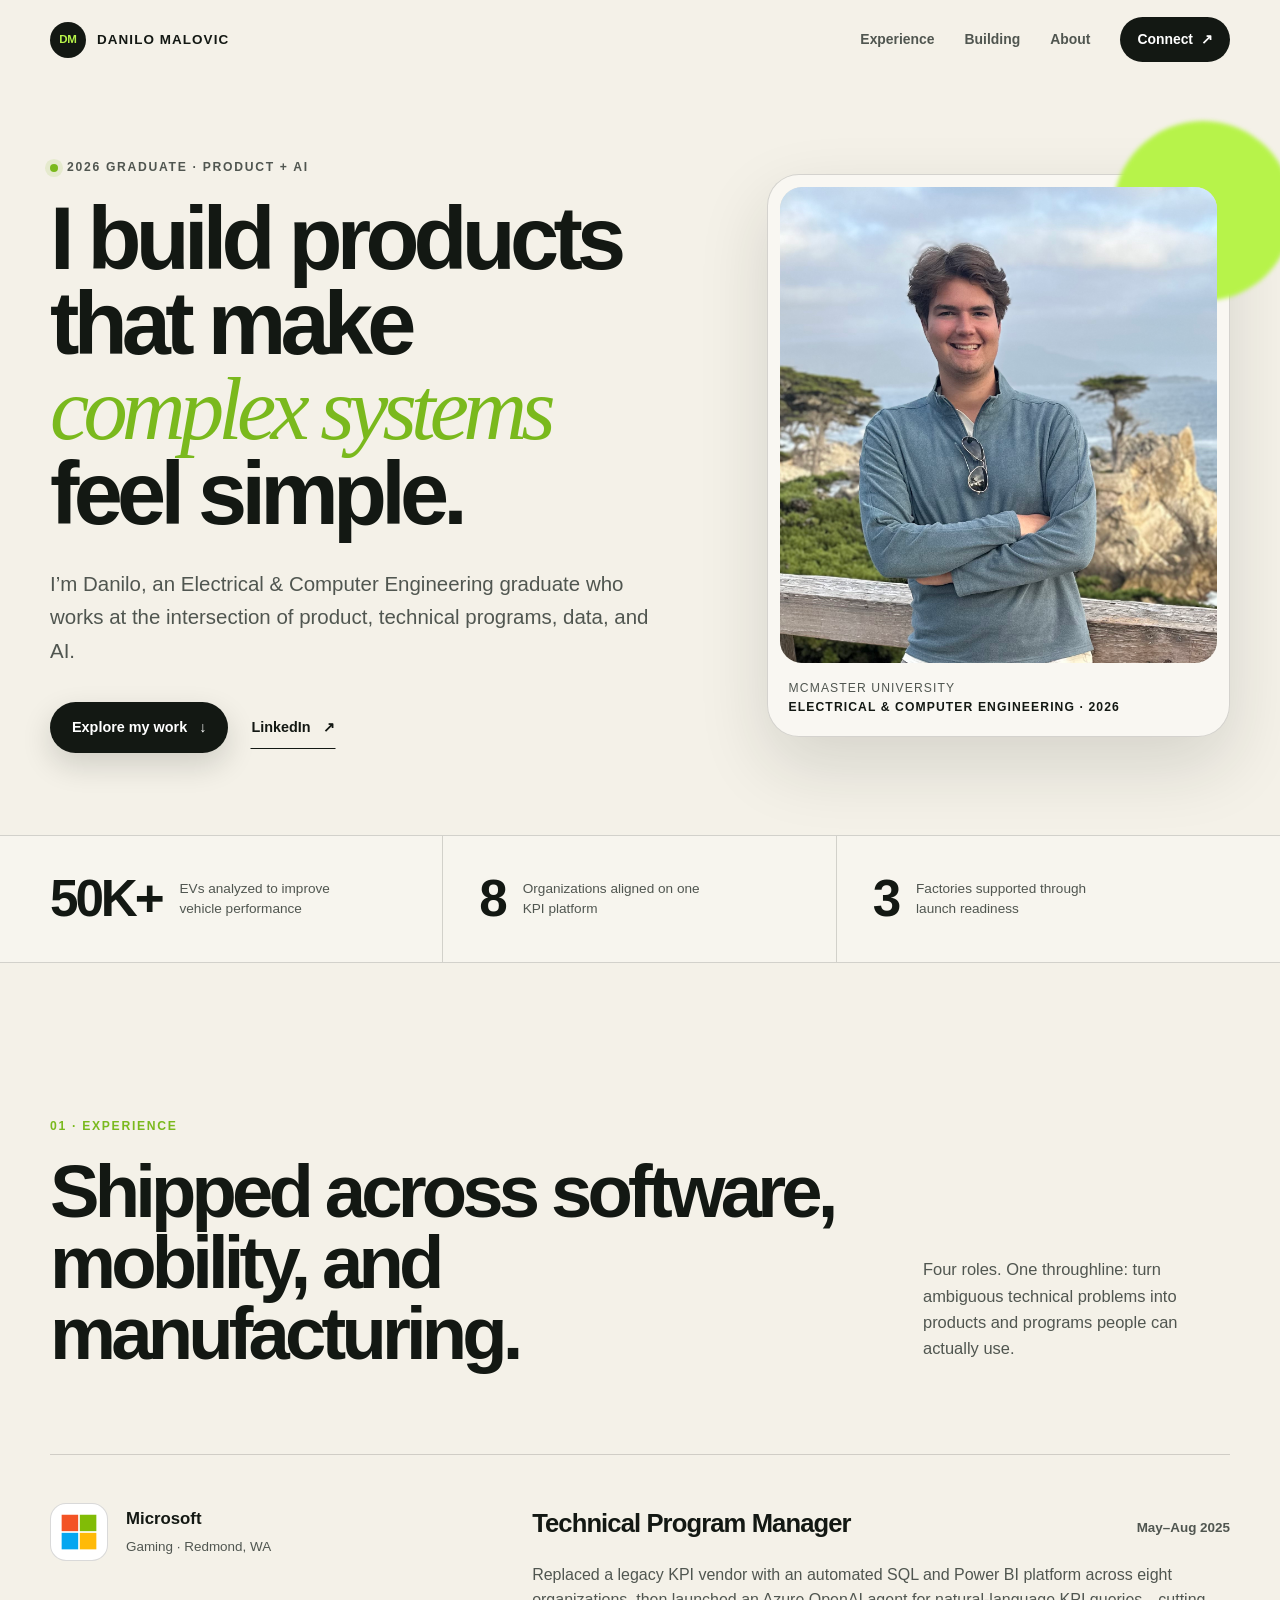
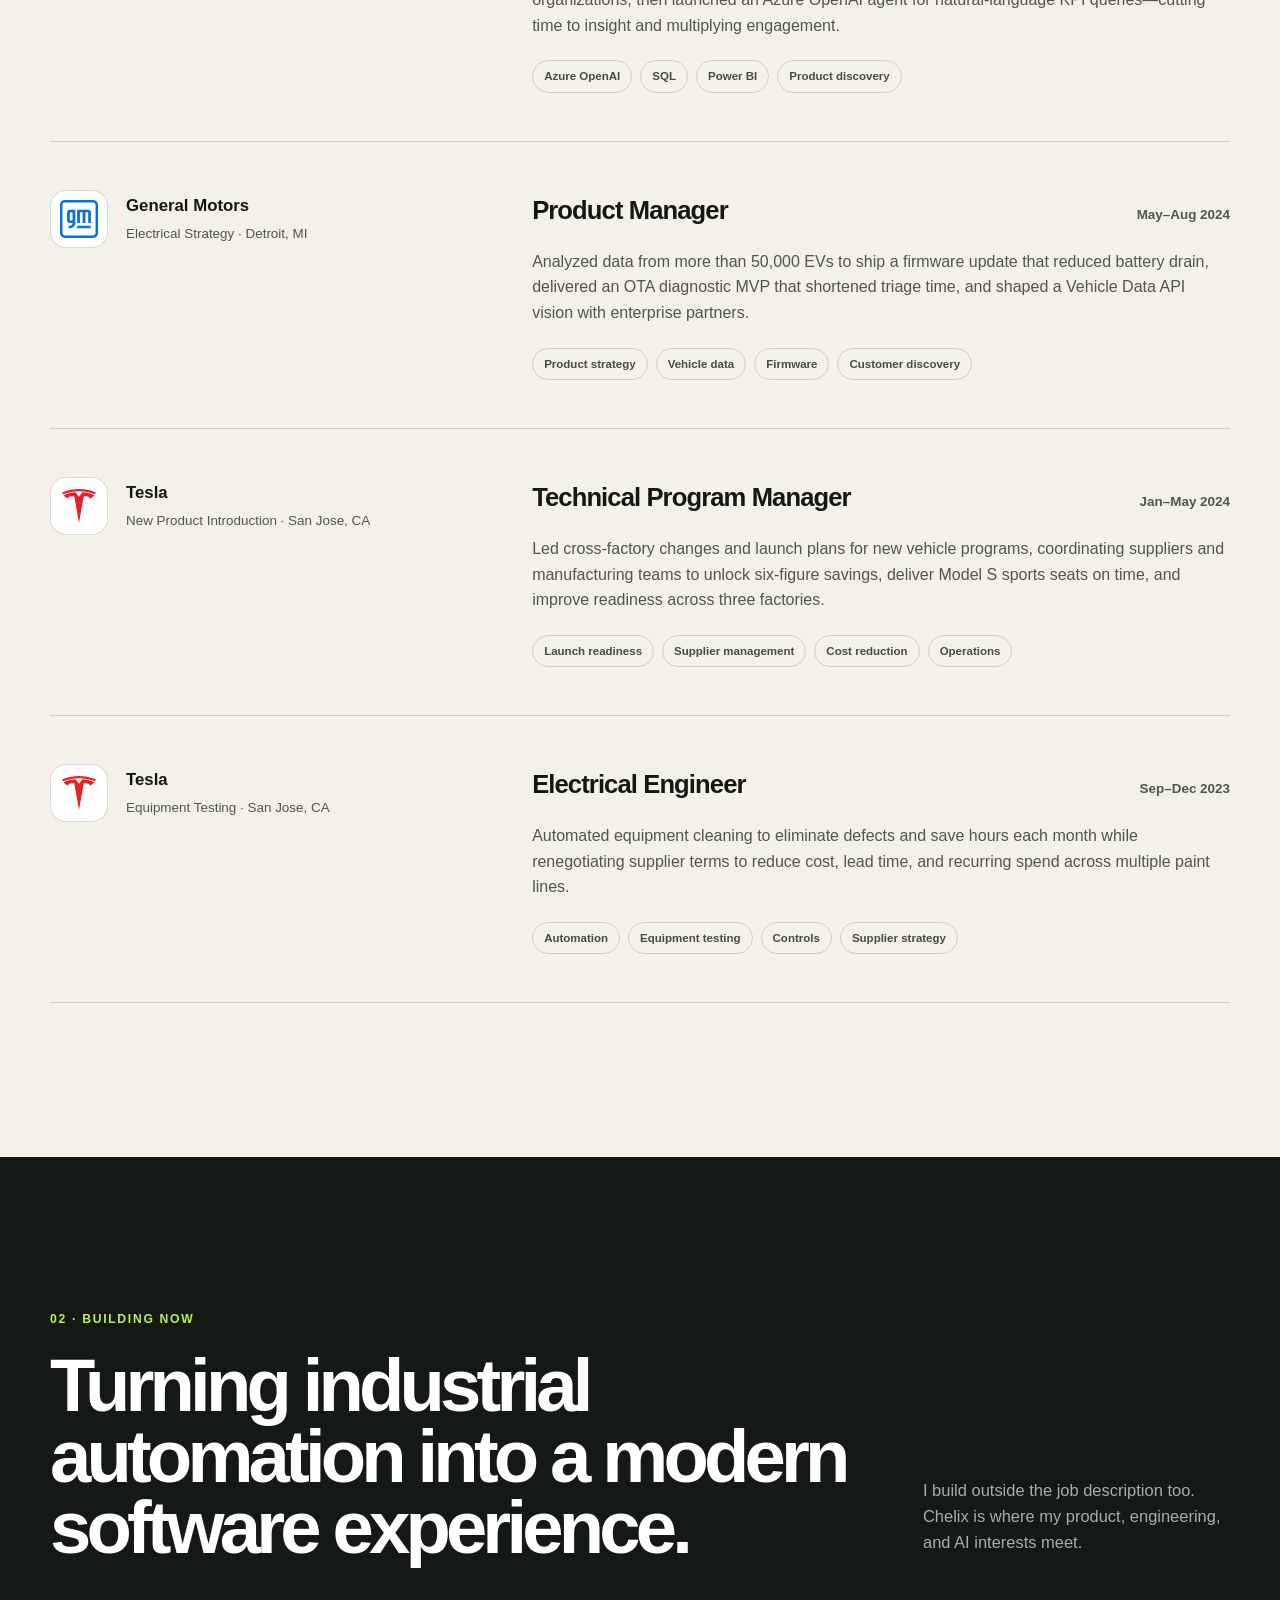
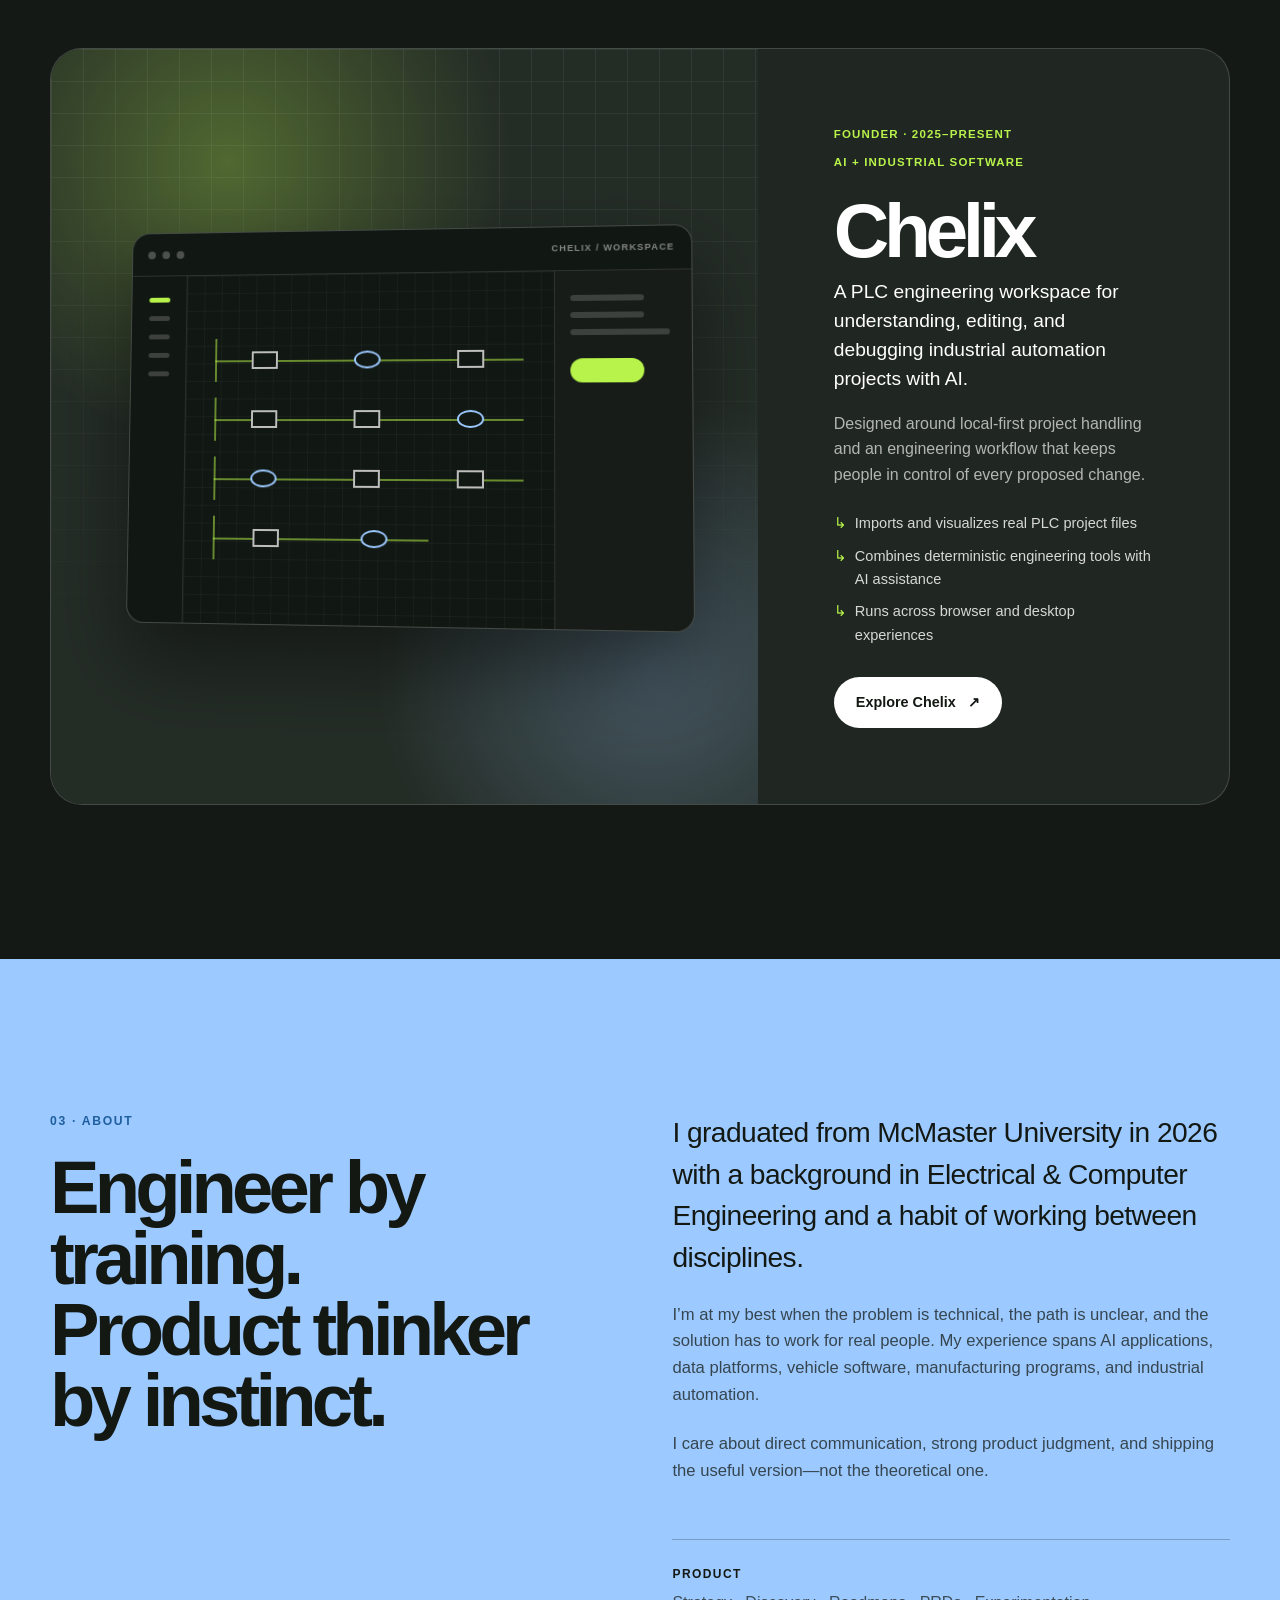
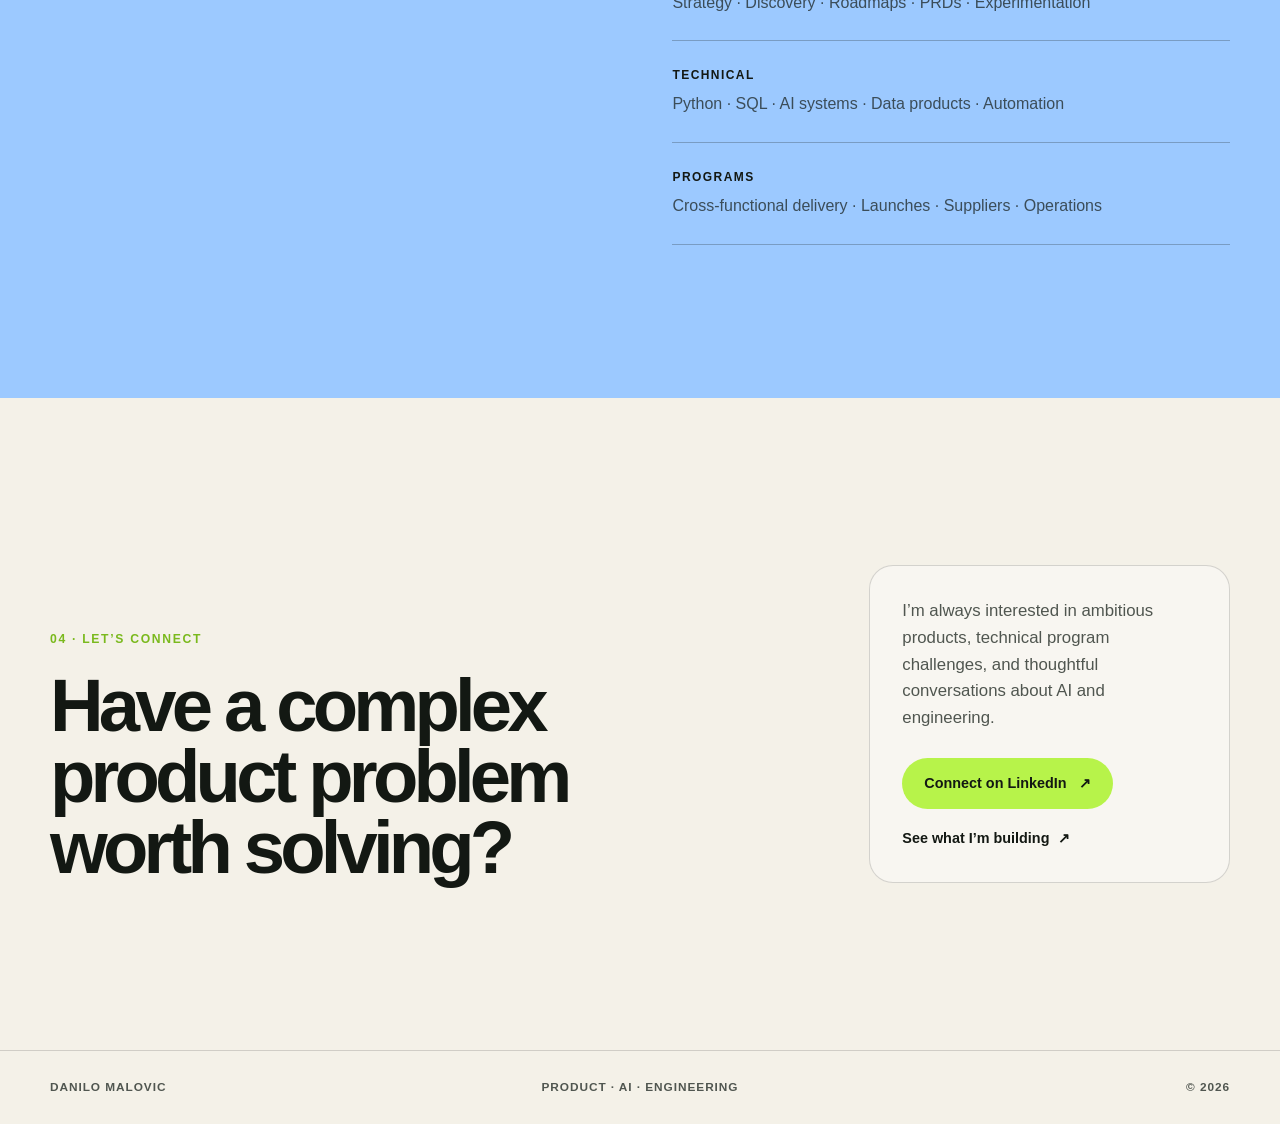
==== commit fdcdcc7e: "Use official company logos" ====
--- a/index.html
+++ b/index.html
@@ -133,7 +133,7 @@
 
           <article class="experience-row" data-reveal>
             <div class="company-lockup">
-              <div class="logo-tile logo-word" aria-hidden="true">T</div>
+              <div class="logo-tile"><img class="tesla-mark" src="tesla.svg" alt="" aria-hidden="true"></div>
               <div>
                 <h3>Tesla</h3>
                 <p>New Product Introduction · San Jose, CA</p>
@@ -153,7 +153,7 @@
 
           <article class="experience-row" data-reveal>
             <div class="company-lockup">
-              <div class="logo-tile logo-word" aria-hidden="true">T</div>
+              <div class="logo-tile"><img class="tesla-mark" src="tesla.svg" alt="" aria-hidden="true"></div>
               <div>
                 <h3>Tesla</h3>
                 <p>Equipment Testing · San Jose, CA</p>
--- a/style.css
+++ b/style.css
@@ -493,11 +493,9 @@
   object-fit: contain;
 }
 
-.logo-word {
-  background: #e82127;
-  color: white;
-  font-family: Georgia, serif;
-  font-size: 2rem;
+.logo-tile img.tesla-mark {
+  width: 60%;
+  height: 60%;
 }
 
 .company-lockup h3,
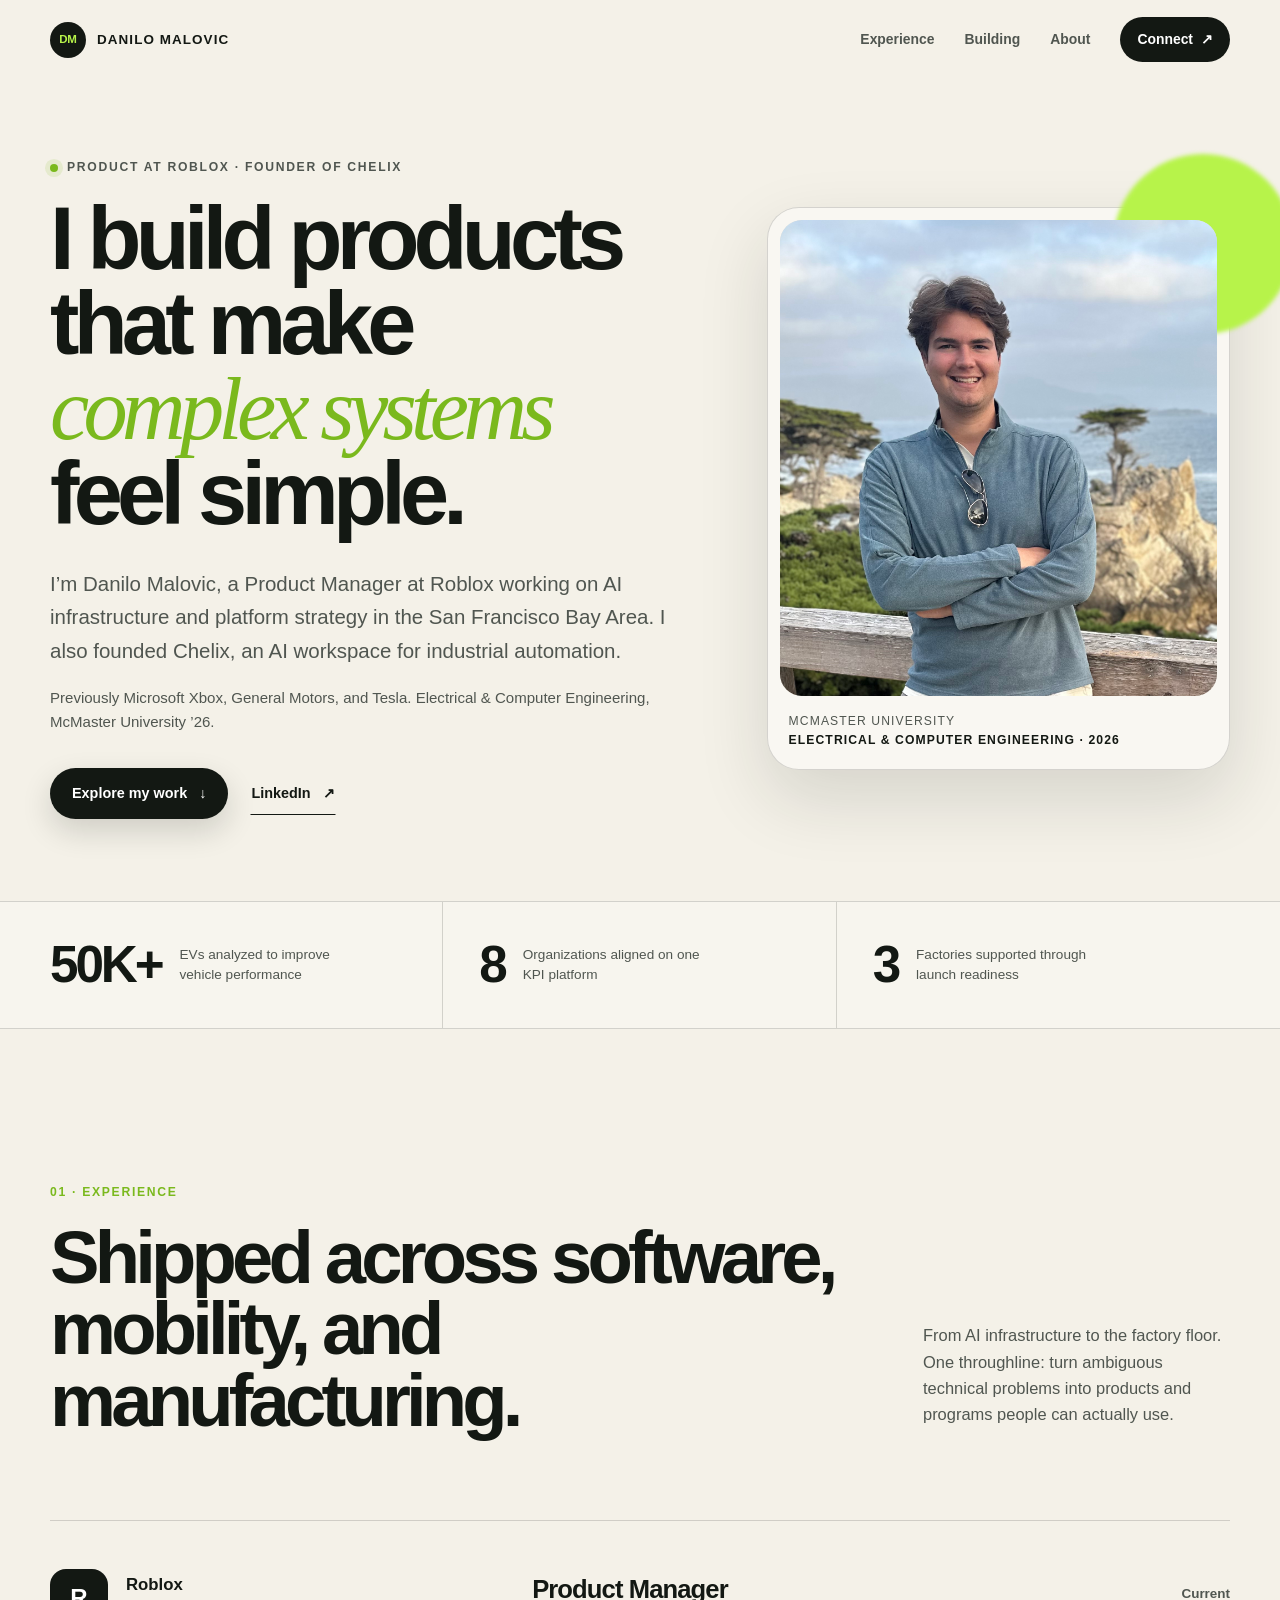
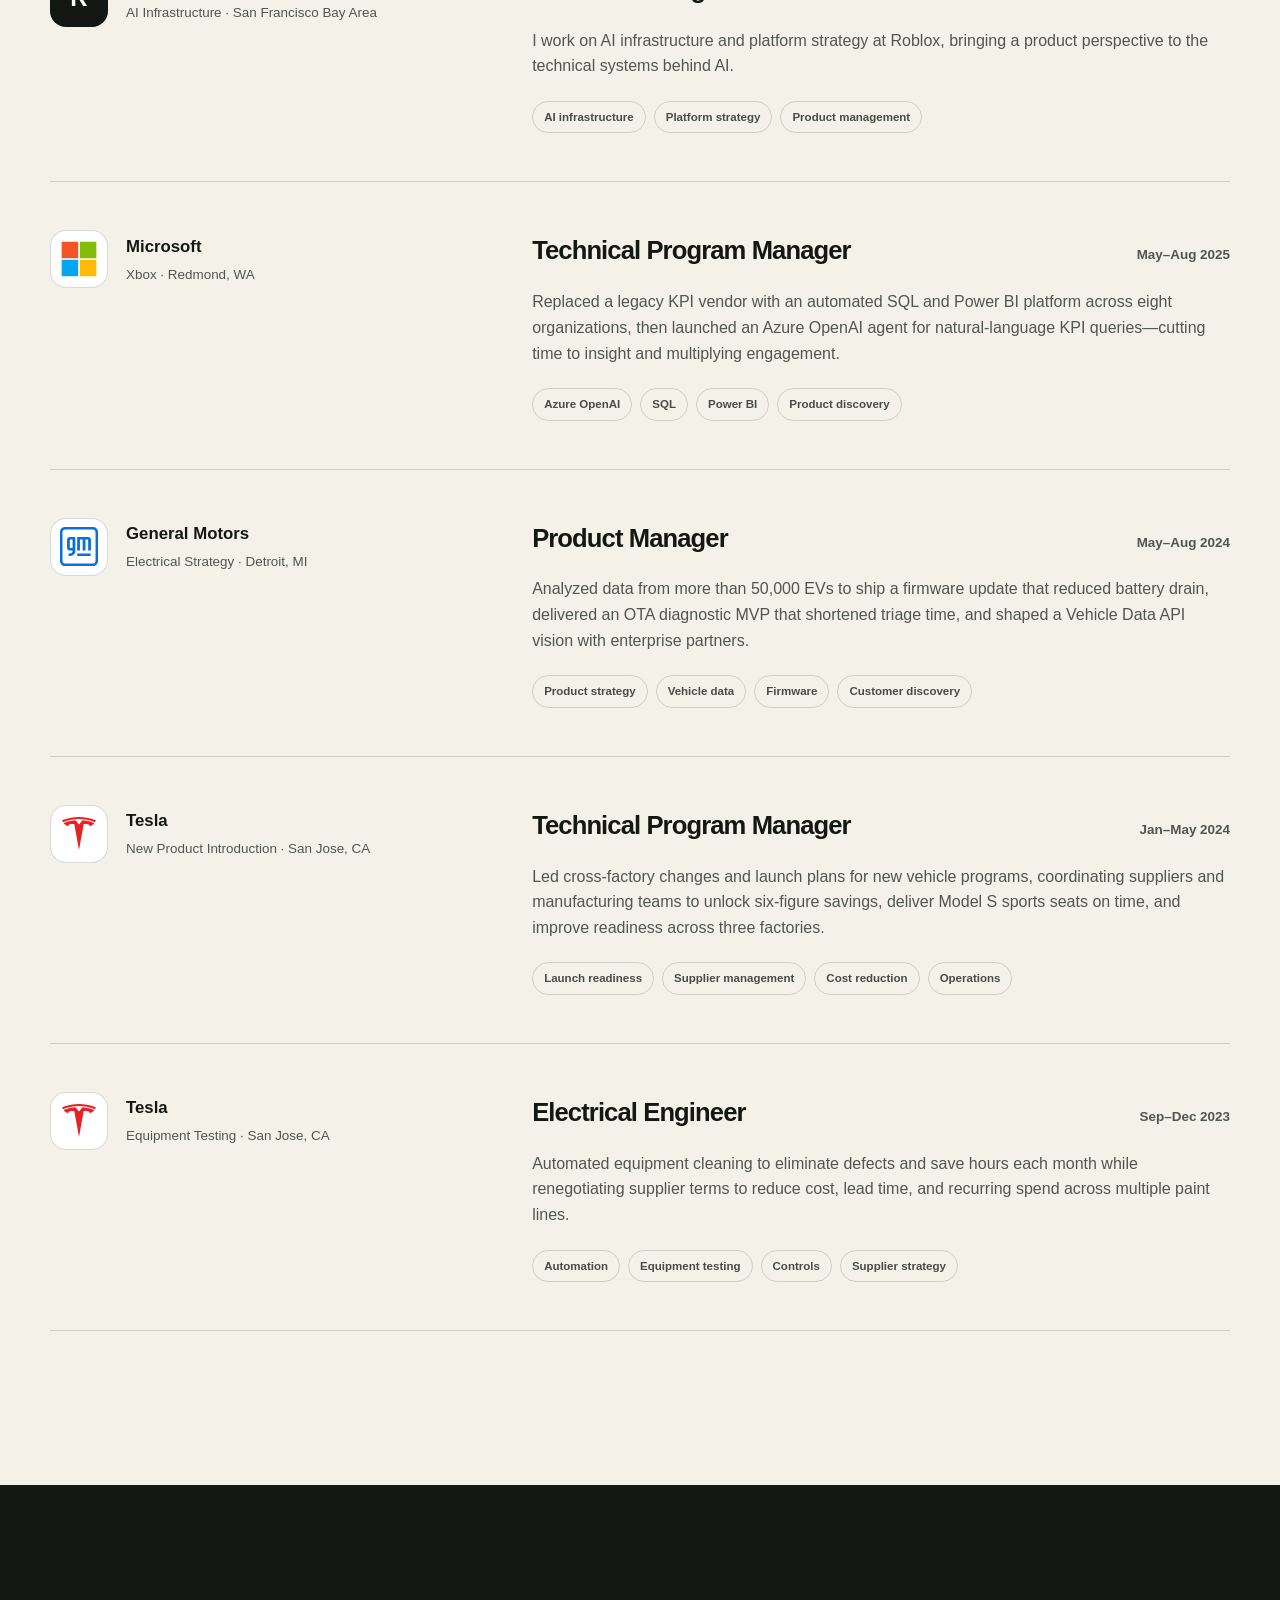
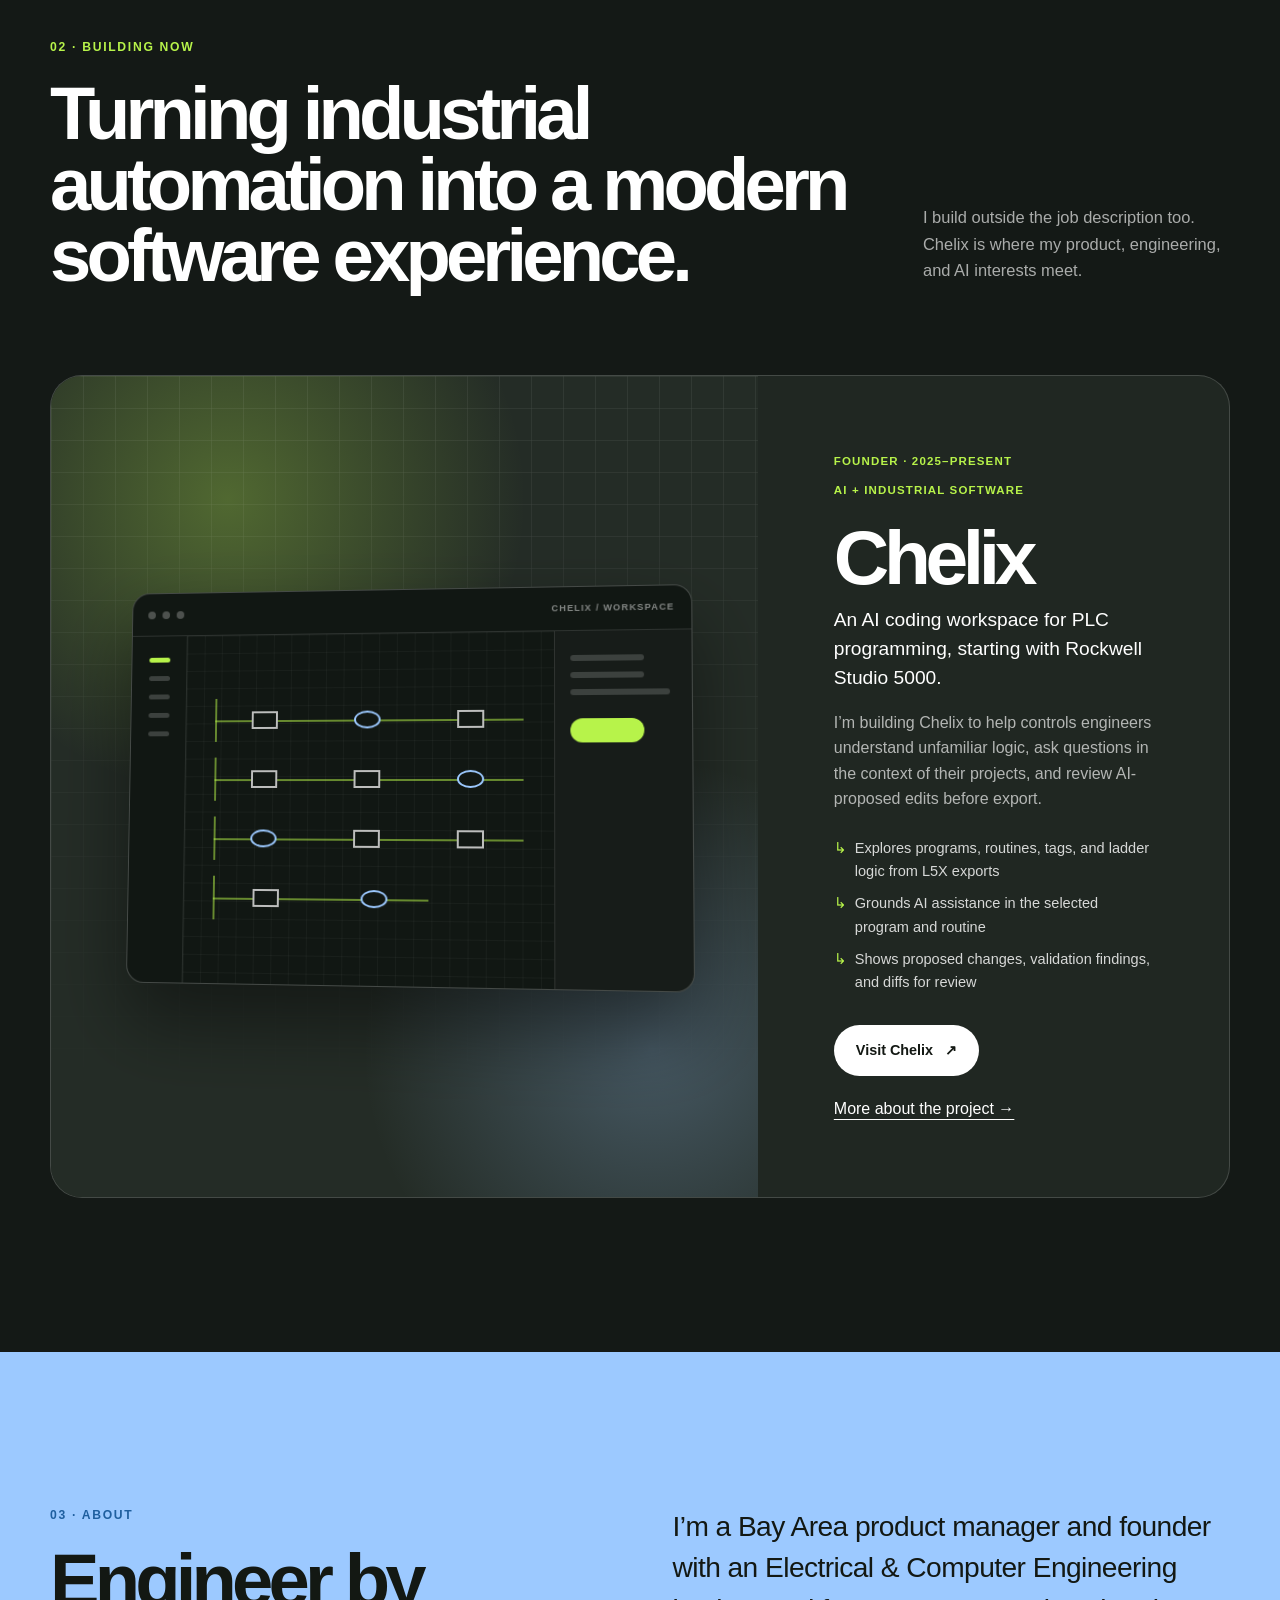
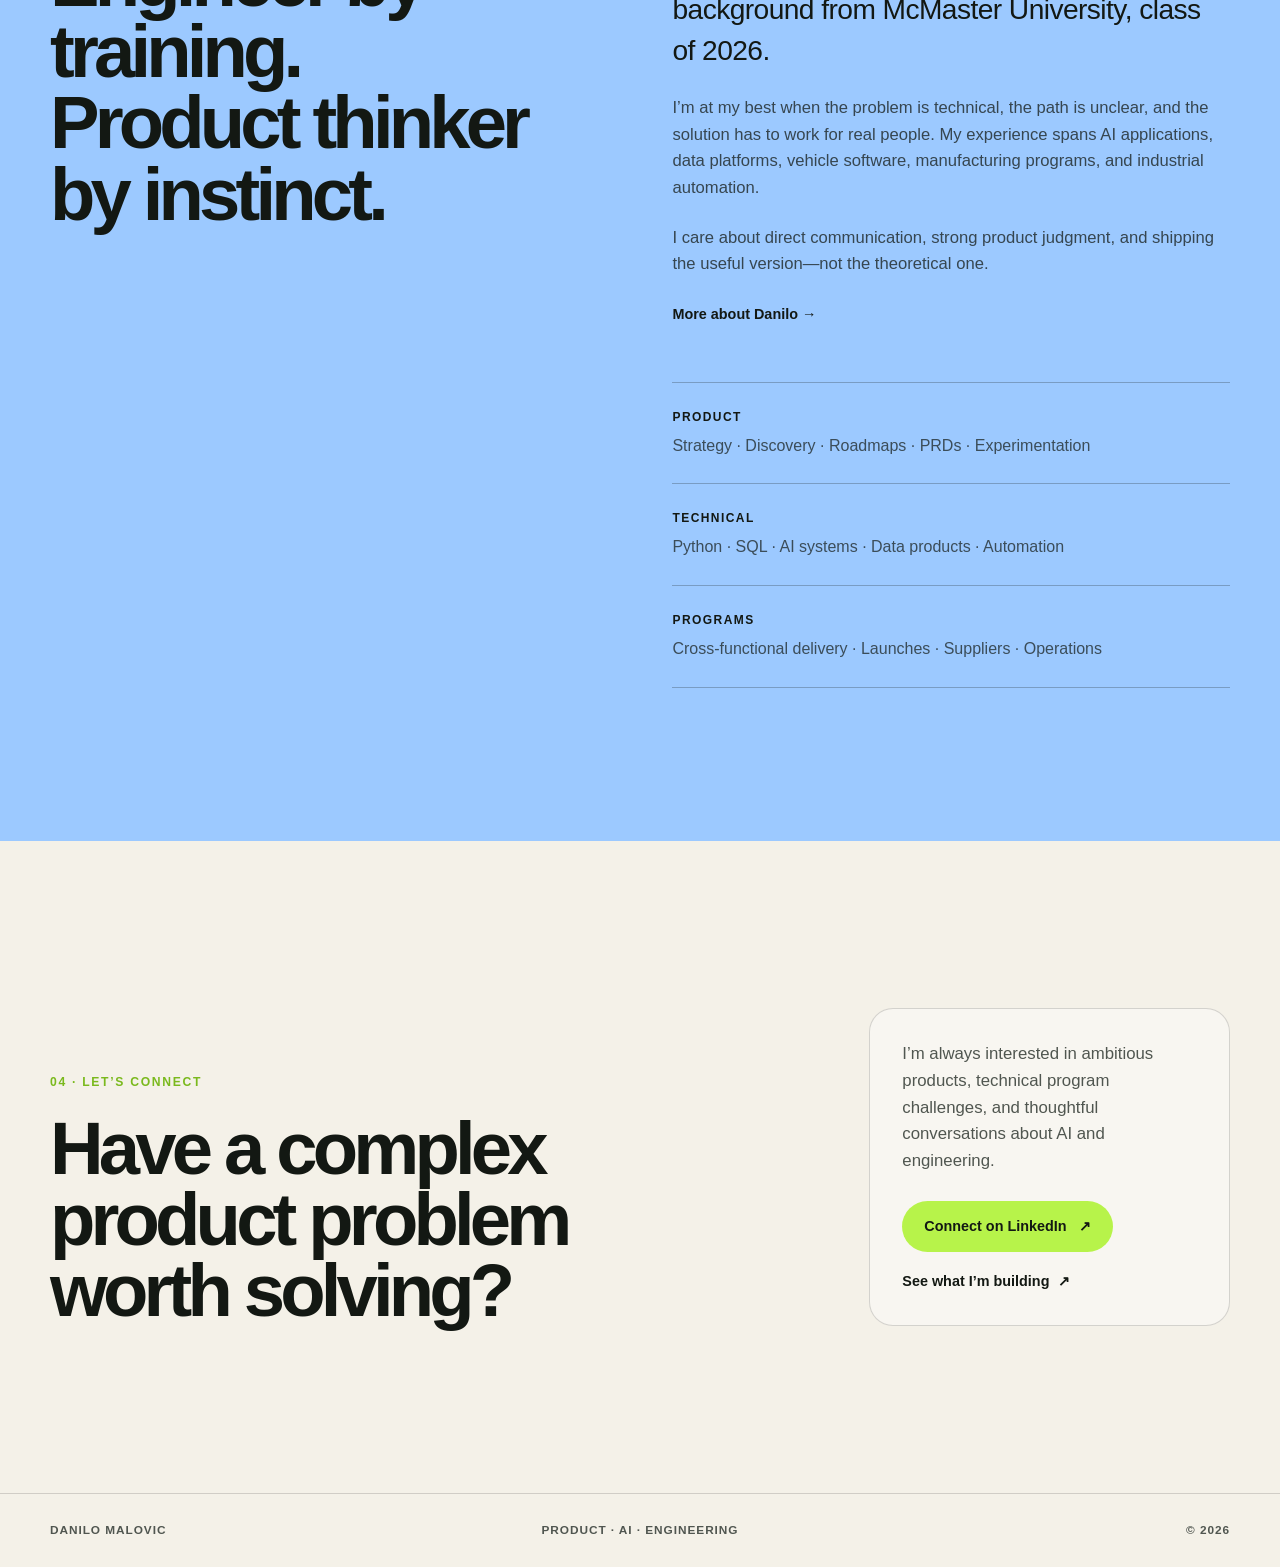
==== commit f181219e: "Update current Roblox role, Chelix portfolio, and profile metadata" ====
--- a/index.html
+++ b/index.html
@@ -3,16 +3,20 @@
 <head>
   <meta charset="utf-8">
   <meta name="viewport" content="width=device-width, initial-scale=1">
-  <meta name="description" content="Danilo Malovic is a product and technical program leader building AI, data, and industrial technology products.">
+  <meta name="description" content="Danilo Malovic is a Product Manager at Roblox focused on AI infrastructure and platform strategy, and the founder of Chelix, an AI workspace for PLC engineering.">
   <meta name="theme-color" content="#f4f1e8">
-  <meta property="og:title" content="Danilo Malovic — Product, AI &amp; Engineering">
-  <meta property="og:description" content="Product and technical program leader building useful technology across AI, data, mobility, and industrial systems.">
+  <meta property="og:title" content="Danilo Malovic — Roblox Product Manager &amp; Chelix Founder">
+  <meta property="og:description" content="Danilo Malovic is a Product Manager at Roblox focused on AI infrastructure and platform strategy, and the founder of Chelix, an AI workspace for PLC engineering.">
   <meta property="og:type" content="website">
-  <meta property="og:url" content="https://malovic.ca">
+  <meta property="og:url" content="https://malovic.ca/">
   <meta property="og:image" content="https://malovic.ca/profile.jpg">
-  <title>Danilo Malovic — Product, AI &amp; Engineering</title>
+  <title>Danilo Malovic — Roblox Product Manager &amp; Chelix Founder</title>
   <link rel="icon" href="data:image/svg+xml,<svg xmlns=%22http://www.w3.org/2000/svg%22 viewBox=%220 0 64 64%22><rect width=%2264%22 height=%2264%22 rx=%2214%22 fill=%22%23131813%22/><path d=%22M17 16h14c12 0 19 6 19 16s-7 16-19 16H17V16Zm13 24c7 0 11-2 11-8s-4-8-11-8h-4v16h4Z%22 fill=%22%23b7f34a%22/></svg>">
   <link rel="stylesheet" href="style.css">
+  <link rel="canonical" href="https://malovic.ca/">
+  <meta name="twitter:card" content="summary_large_image">
+  <meta property="og:image:alt" content="Danilo Malovic at Pebble Beach, California">
+  <script type="application/ld+json">{"@context": "https://schema.org", "@graph": [{"@type": "Person", "@id": "https://malovic.ca/#danilo", "name": "Danilo Malovic", "url": "https://malovic.ca/", "image": "https://malovic.ca/profile.jpg", "jobTitle": "Product Manager", "description": "Danilo Malovic is a Product Manager at Roblox focused on AI infrastructure and platform strategy, and the founder of Chelix, an AI workspace for PLC engineering.", "worksFor": {"@type": "Organization", "name": "Roblox", "url": "https://www.roblox.com/"}, "alumniOf": {"@type": "CollegeOrUniversity", "name": "McMaster University"}, "sameAs": ["https://www.linkedin.com/in/danmalovic/", "https://github.com/danilomalovic"], "knowsAbout": ["AI infrastructure", "Product management", "Platform strategy", "Technical program management", "Electrical and computer engineering", "Industrial automation"]}, {"@type": "WebPage", "@id": "https://malovic.ca/#webpage", "url": "https://malovic.ca/", "name": "Danilo Malovic — Roblox Product Manager & Chelix Founder", "about": {"@id": "https://malovic.ca/#danilo"}}]}</script>
 </head>
 <body>
   <a class="skip-link" href="#main">Skip to content</a>
@@ -32,7 +36,7 @@
       <nav class="site-nav" id="site-nav" aria-label="Primary navigation" data-menu>
         <a href="#work">Experience</a>
         <a href="#build">Building</a>
-        <a href="#about">About</a>
+        <a href="/about/">About</a>
         <a class="nav-cta" href="#contact">Connect <span aria-hidden="true">↗</span></a>
       </nav>
     </div>
@@ -42,9 +46,10 @@
     <section class="hero" id="home" aria-labelledby="hero-title">
       <div class="hero-grid shell">
         <div class="hero-copy" data-reveal>
-          <p class="eyebrow"><span class="status-dot" aria-hidden="true"></span> 2026 graduate · Product + AI</p>
+          <p class="eyebrow"><span class="status-dot" aria-hidden="true"></span> Product at Roblox · Founder of Chelix</p>
           <h1 id="hero-title">I build products that make <em>complex systems</em> feel simple.</h1>
-          <p class="hero-intro">I’m Danilo, an Electrical &amp; Computer Engineering graduate who works at the intersection of product, technical programs, data, and AI.</p>
+          <p class="hero-intro">I’m Danilo Malovic, a Product Manager at Roblox working on AI infrastructure and platform strategy in the San Francisco Bay Area. I also founded Chelix, an AI workspace for industrial automation.</p>
+          <p class="hero-background">Previously Microsoft Xbox, General Motors, and Tesla. Electrical &amp; Computer Engineering, McMaster University ’26.</p>
           <div class="hero-actions">
             <a class="button button-dark" href="#work">Explore my work <span aria-hidden="true">↓</span></a>
             <a class="button button-text" href="https://www.linkedin.com/in/danmalovic/" target="_blank" rel="noopener noreferrer">LinkedIn <span aria-hidden="true">↗</span></a>
@@ -87,16 +92,28 @@
             <p class="kicker">01 · Experience</p>
             <h2 id="work-title">Shipped across software, mobility, and manufacturing.</h2>
           </div>
-          <p>Four roles. One throughline: turn ambiguous technical problems into products and programs people can actually use.</p>
+          <p>From AI infrastructure to the factory floor. One throughline: turn ambiguous technical problems into products and programs people can actually use.</p>
         </div>
 
         <div class="experience-list">
+          <article class="experience-row" data-reveal>
+            <div class="company-lockup">
+              <div class="logo-tile company-initial" aria-hidden="true">R</div>
+              <div><h3>Roblox</h3><p>AI Infrastructure · San Francisco Bay Area</p></div>
+            </div>
+            <div class="role-copy">
+              <div class="role-line"><h4>Product Manager</h4><span class="current-role">Current</span></div>
+              <p>I work on AI infrastructure and platform strategy at Roblox, bringing a product perspective to the technical systems behind AI.</p>
+              <ul class="tag-list" aria-label="Roblox focus areas"><li>AI infrastructure</li><li>Platform strategy</li><li>Product management</li></ul>
+            </div>
+          </article>
+
           <article class="experience-row" data-reveal>
             <div class="company-lockup">
               <div class="logo-tile"><img src="microsoft.svg" alt="" aria-hidden="true"></div>
               <div>
                 <h3>Microsoft</h3>
-                <p>Gaming · Redmond, WA</p>
+                <p>Xbox · Redmond, WA</p>
               </div>
             </div>
             <div class="role-copy">
@@ -208,14 +225,15 @@
           <div class="project-copy">
             <div class="project-label"><span>Founder · 2025–Present</span><span>AI + Industrial software</span></div>
             <h3>Chelix</h3>
-            <p class="project-lede">A PLC engineering workspace for understanding, editing, and debugging industrial automation projects with AI.</p>
-            <p>Designed around local-first project handling and an engineering workflow that keeps people in control of every proposed change.</p>
+            <p class="project-lede">An AI coding workspace for PLC programming, starting with Rockwell Studio 5000.</p>
+            <p>I’m building Chelix to help controls engineers understand unfamiliar logic, ask questions in the context of their projects, and review AI-proposed edits before export.</p>
             <ul class="project-points">
-              <li>Imports and visualizes real PLC project files</li>
-              <li>Combines deterministic engineering tools with AI assistance</li>
-              <li>Runs across browser and desktop experiences</li>
+              <li>Explores programs, routines, tags, and ladder logic from L5X exports</li>
+              <li>Grounds AI assistance in the selected program and routine</li>
+              <li>Shows proposed changes, validation findings, and diffs for review</li>
             </ul>
-            <a class="button button-light" href="https://chelix.ai" target="_blank" rel="noopener noreferrer">Explore Chelix <span aria-hidden="true">↗</span></a>
+            <a class="button button-light" href="https://chelix.ai" target="_blank" rel="noopener noreferrer">Visit Chelix <span aria-hidden="true">↗</span></a>
+            <a class="project-detail-link" href="/projects/chelix/">More about the project →</a>
           </div>
         </article>
       </div>
@@ -229,10 +247,11 @@
         </div>
 
         <div class="about-copy" data-reveal>
-          <p class="about-lede">I graduated from McMaster University in 2026 with a background in Electrical &amp; Computer Engineering and a habit of working between disciplines.</p>
+          <p class="about-lede">I’m a Bay Area product manager and founder with an Electrical &amp; Computer Engineering background from McMaster University, class of 2026.</p>
           <p>I’m at my best when the problem is technical, the path is unclear, and the solution has to work for real people. My experience spans AI applications, data platforms, vehicle software, manufacturing programs, and industrial automation.</p>
           <p>I care about direct communication, strong product judgment, and shipping the useful version—not the theoretical one.</p>
 
+          <p><a class="text-link" href="/about/">More about Danilo →</a></p>
           <div class="capability-groups">
             <div>
               <h3>Product</h3>
--- a/style.css
+++ b/style.css
@@ -939,13 +939,13 @@
   text-align: right;
 }
 
-[data-reveal] {
+.js-reveal [data-reveal] {
   opacity: 0;
   transform: translateY(24px);
   transition: opacity 700ms cubic-bezier(0.2, 0.8, 0.2, 1), transform 700ms cubic-bezier(0.2, 0.8, 0.2, 1);
 }
 
-[data-reveal].is-visible {
+.js-reveal [data-reveal].is-visible {
   opacity: 1;
   transform: translateY(0);
 }
@@ -1200,8 +1200,21 @@
     transition-duration: 0.01ms !important;
   }
 
-  [data-reveal] {
+  .js-reveal [data-reveal] {
     opacity: 1;
     transform: none;
   }
 }
+
+/* Current work and editorial pages */
+.hero-background { max-width: 600px; color: var(--ink-soft); font-size: .94rem; margin: 18px 0 0; }
+.company-initial { font-size: 1.5rem; font-weight: 800; background: var(--ink); color: white; }
+.current-role { color: var(--ink-soft); font-size: .84rem; font-weight: 700; }
+.project-detail-link { margin-top: 20px; color: white; text-underline-offset: 5px; }
+.detail-main { padding: calc(var(--header-height) + 72px) 0 100px; }
+.detail-article { max-width: 800px; }
+.detail-article h1 { margin: 0 0 24px; font-size: clamp(3rem, 8vw, 6rem); letter-spacing: -.06em; line-height: 1.05; }
+.detail-article h2 { margin: 48px 0 16px; font-size: 1.8rem; letter-spacing: -.03em; line-height: 1.2; }
+.detail-article > p { font-size: 1.08rem; color: var(--ink-soft); }
+.detail-article .detail-lede { font-size: clamp(1.35rem, 3vw, 1.8rem); color: var(--ink); }
+.detail-article a { text-underline-offset: 4px; }
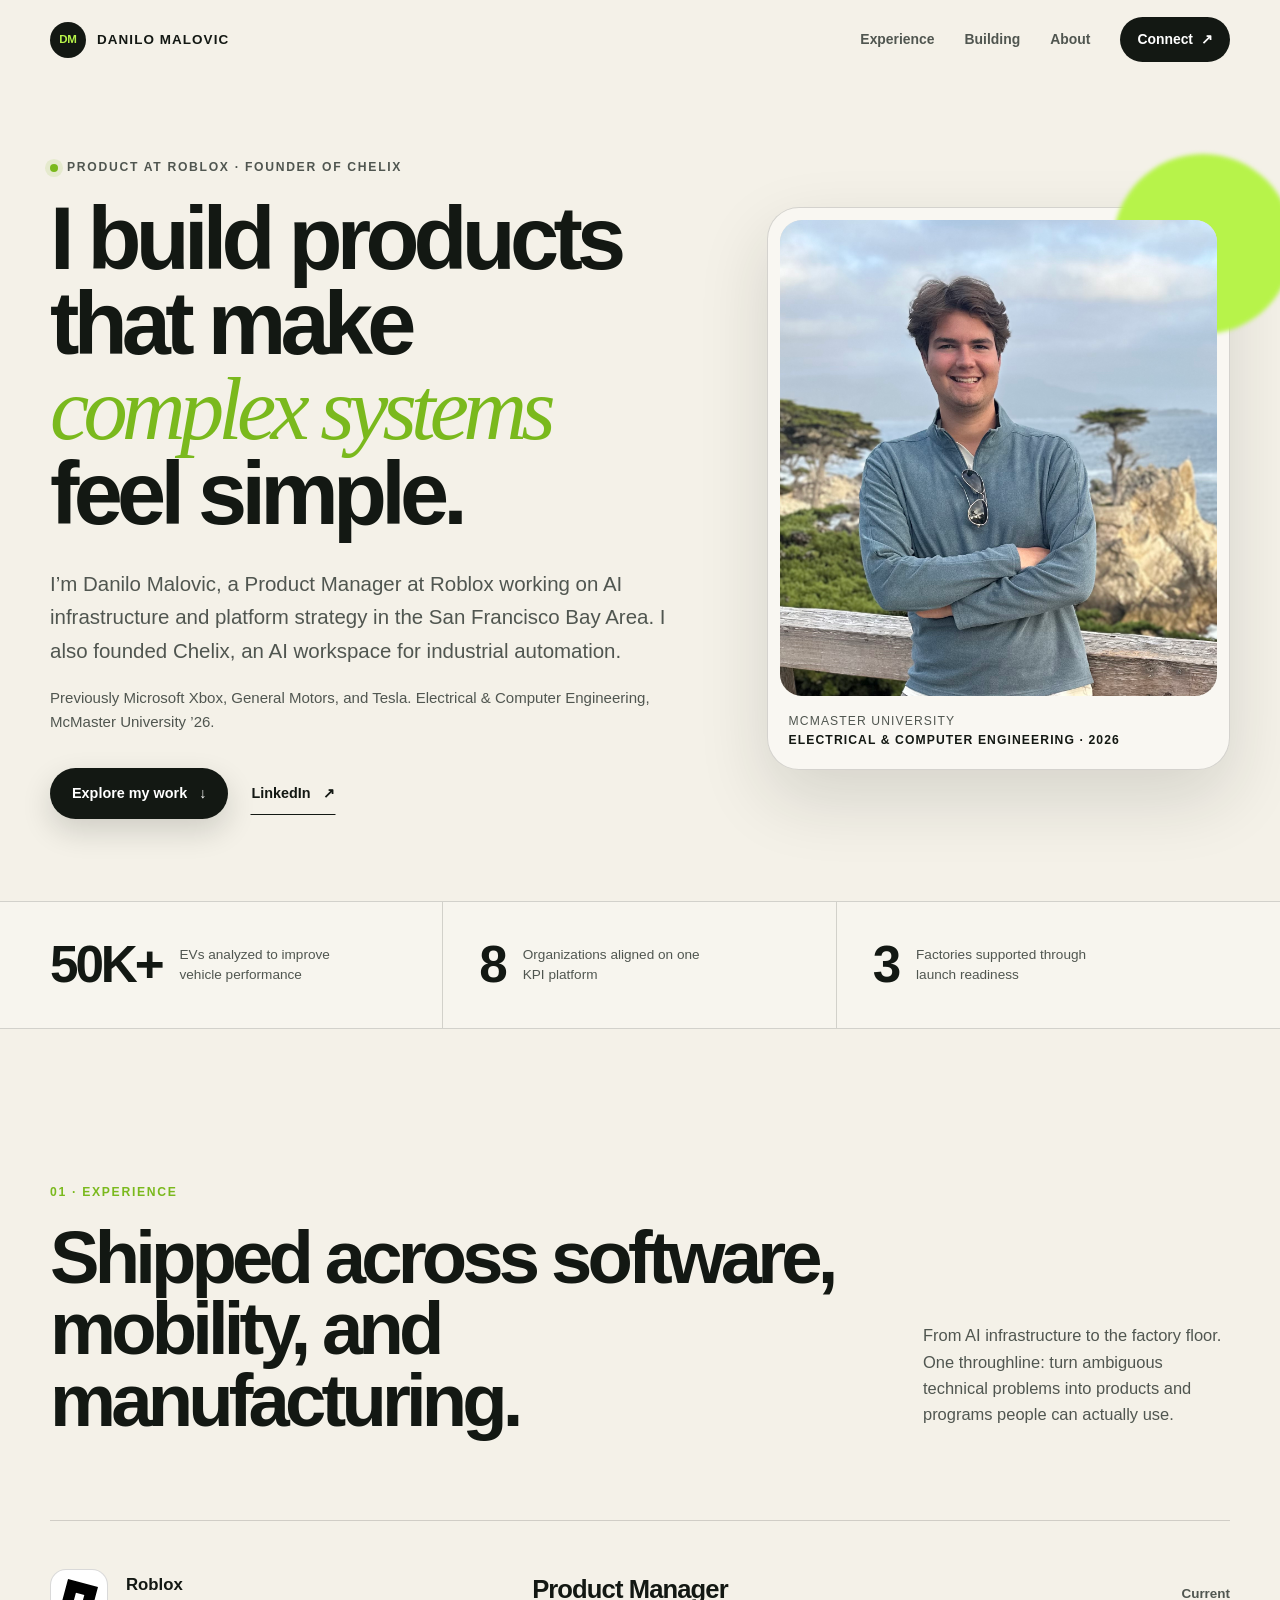
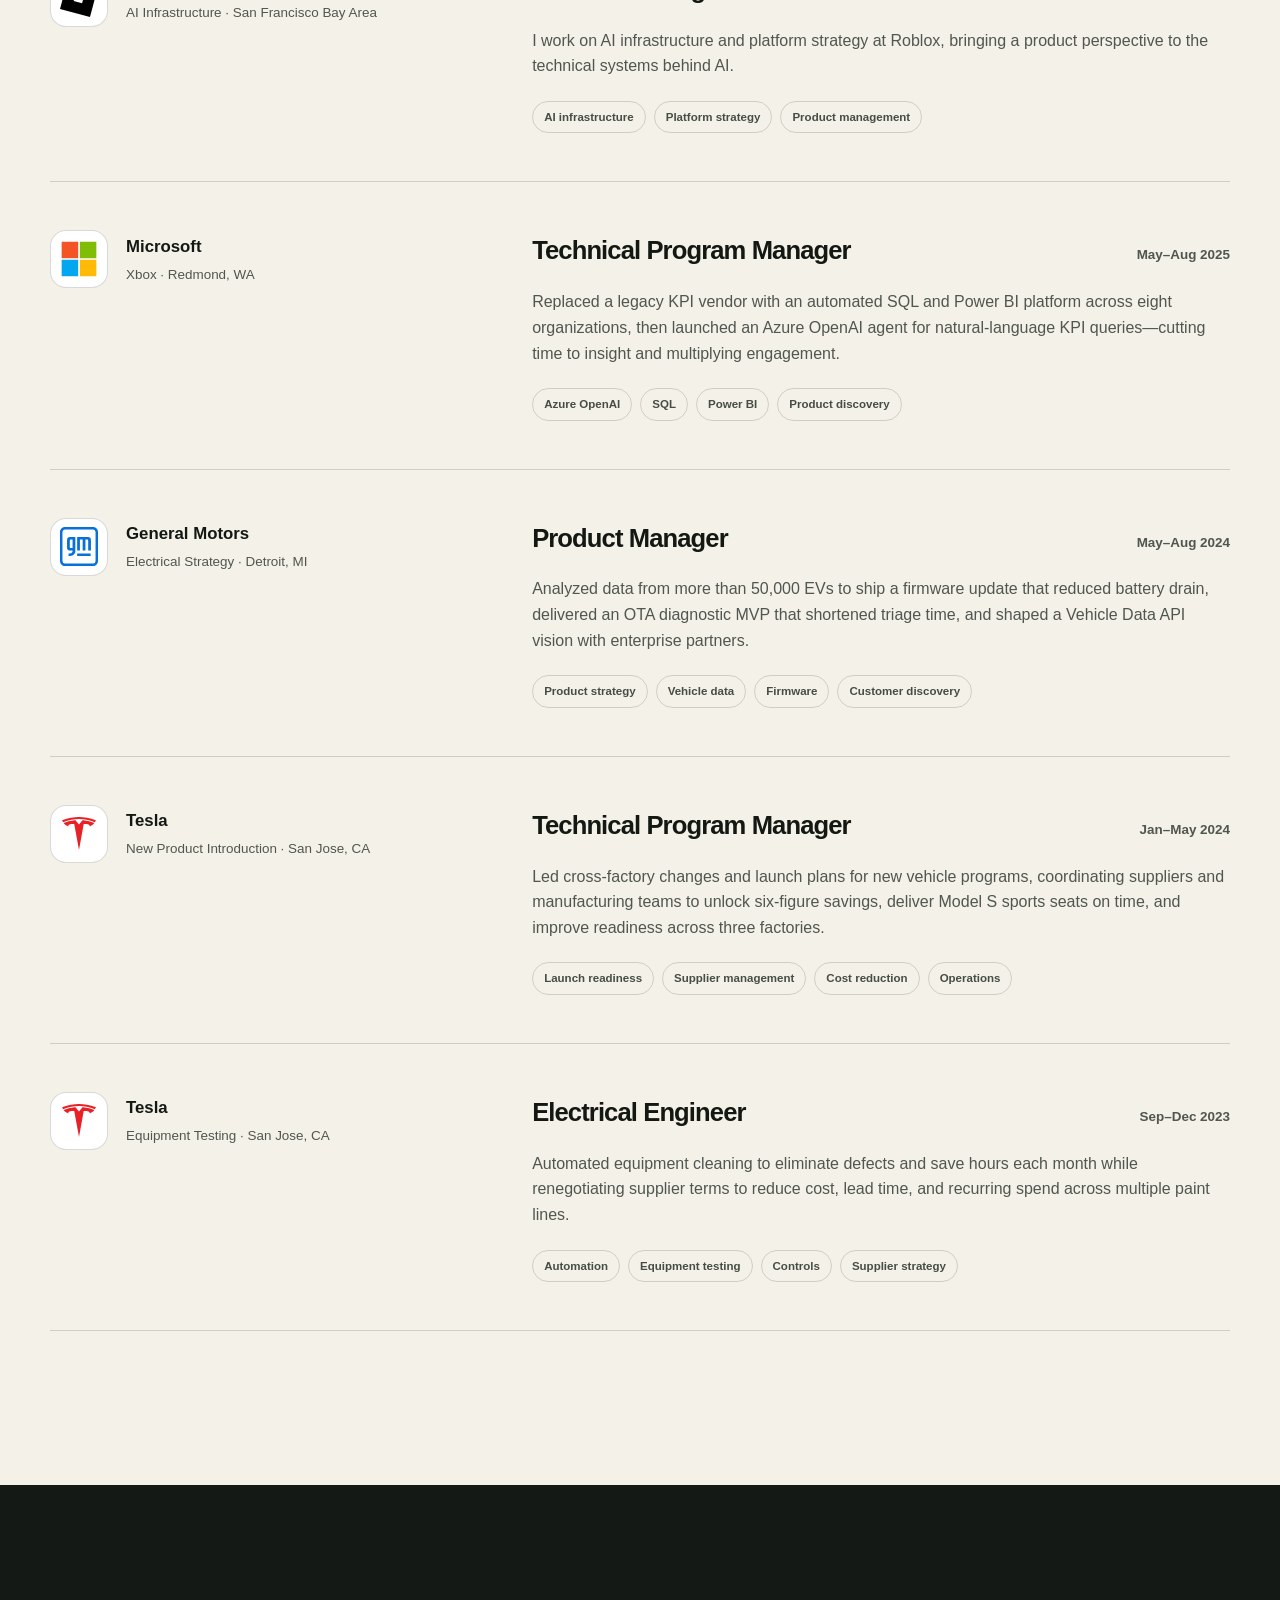
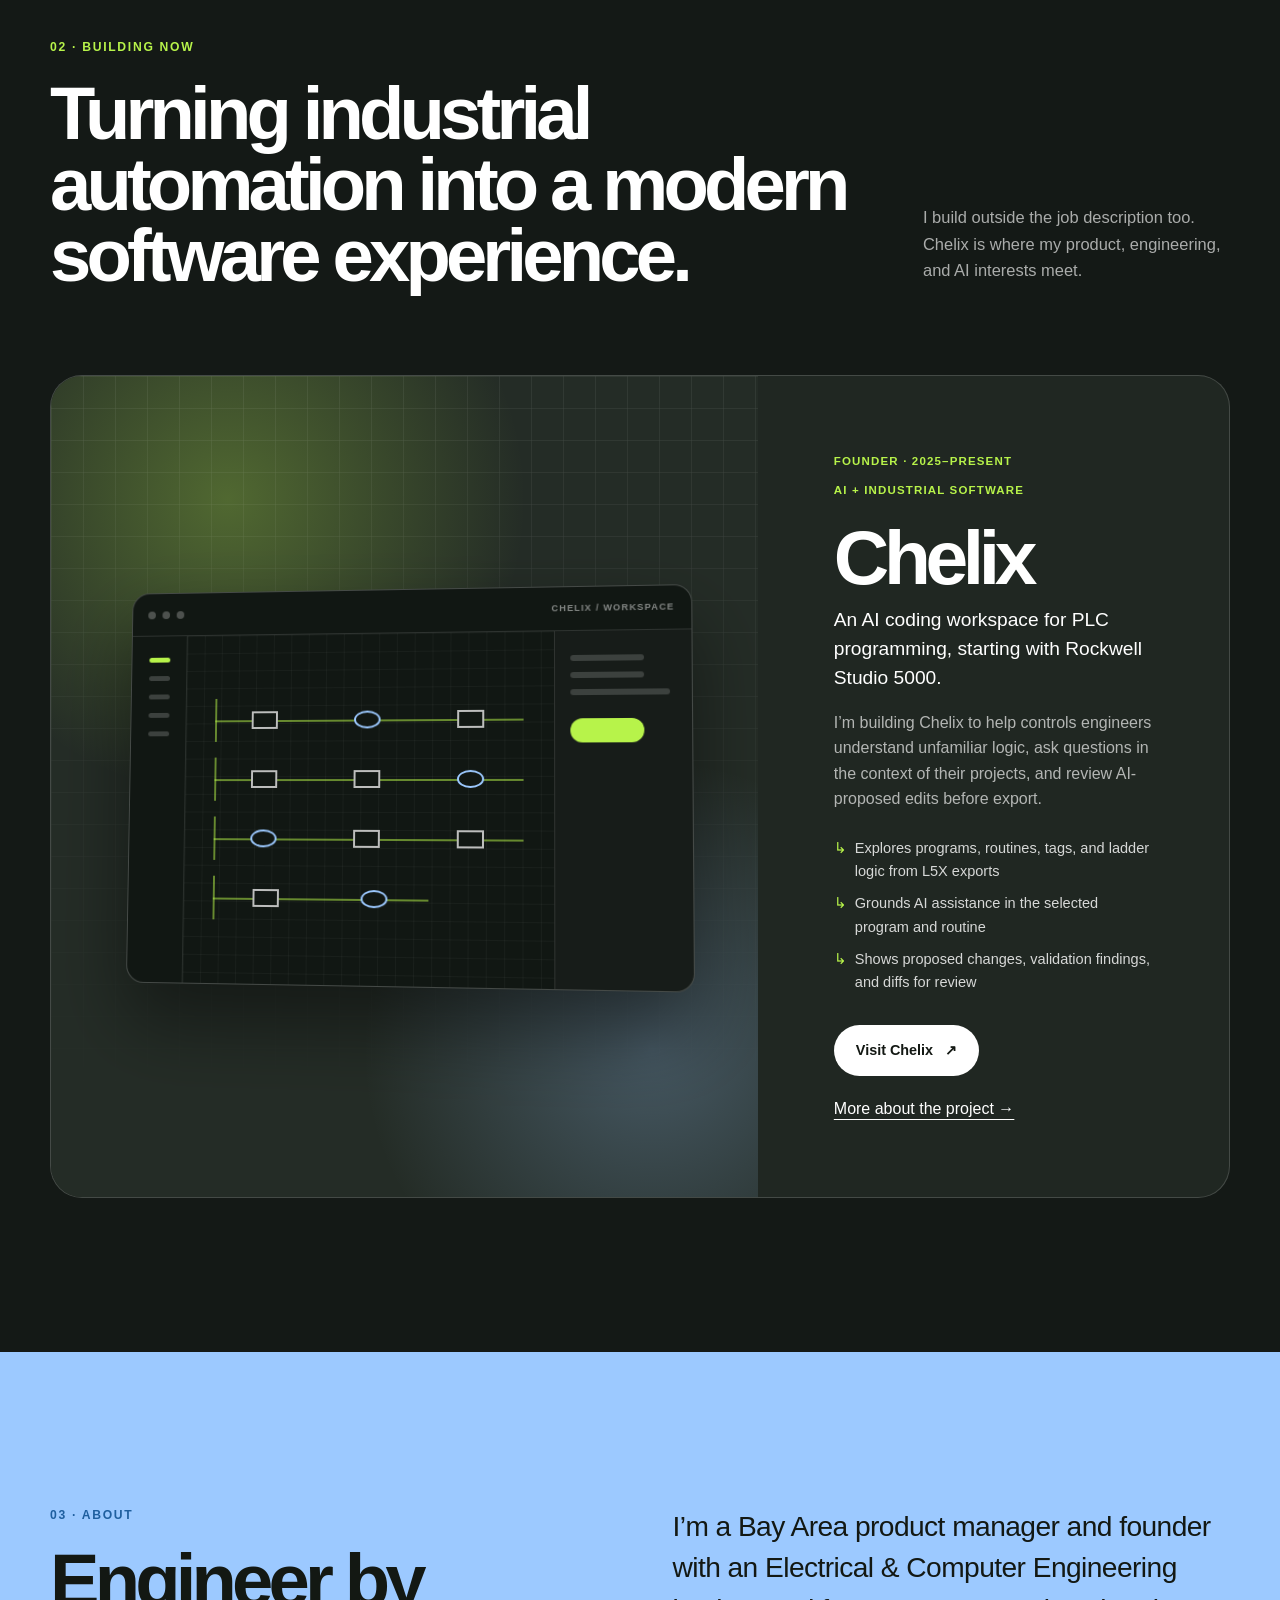
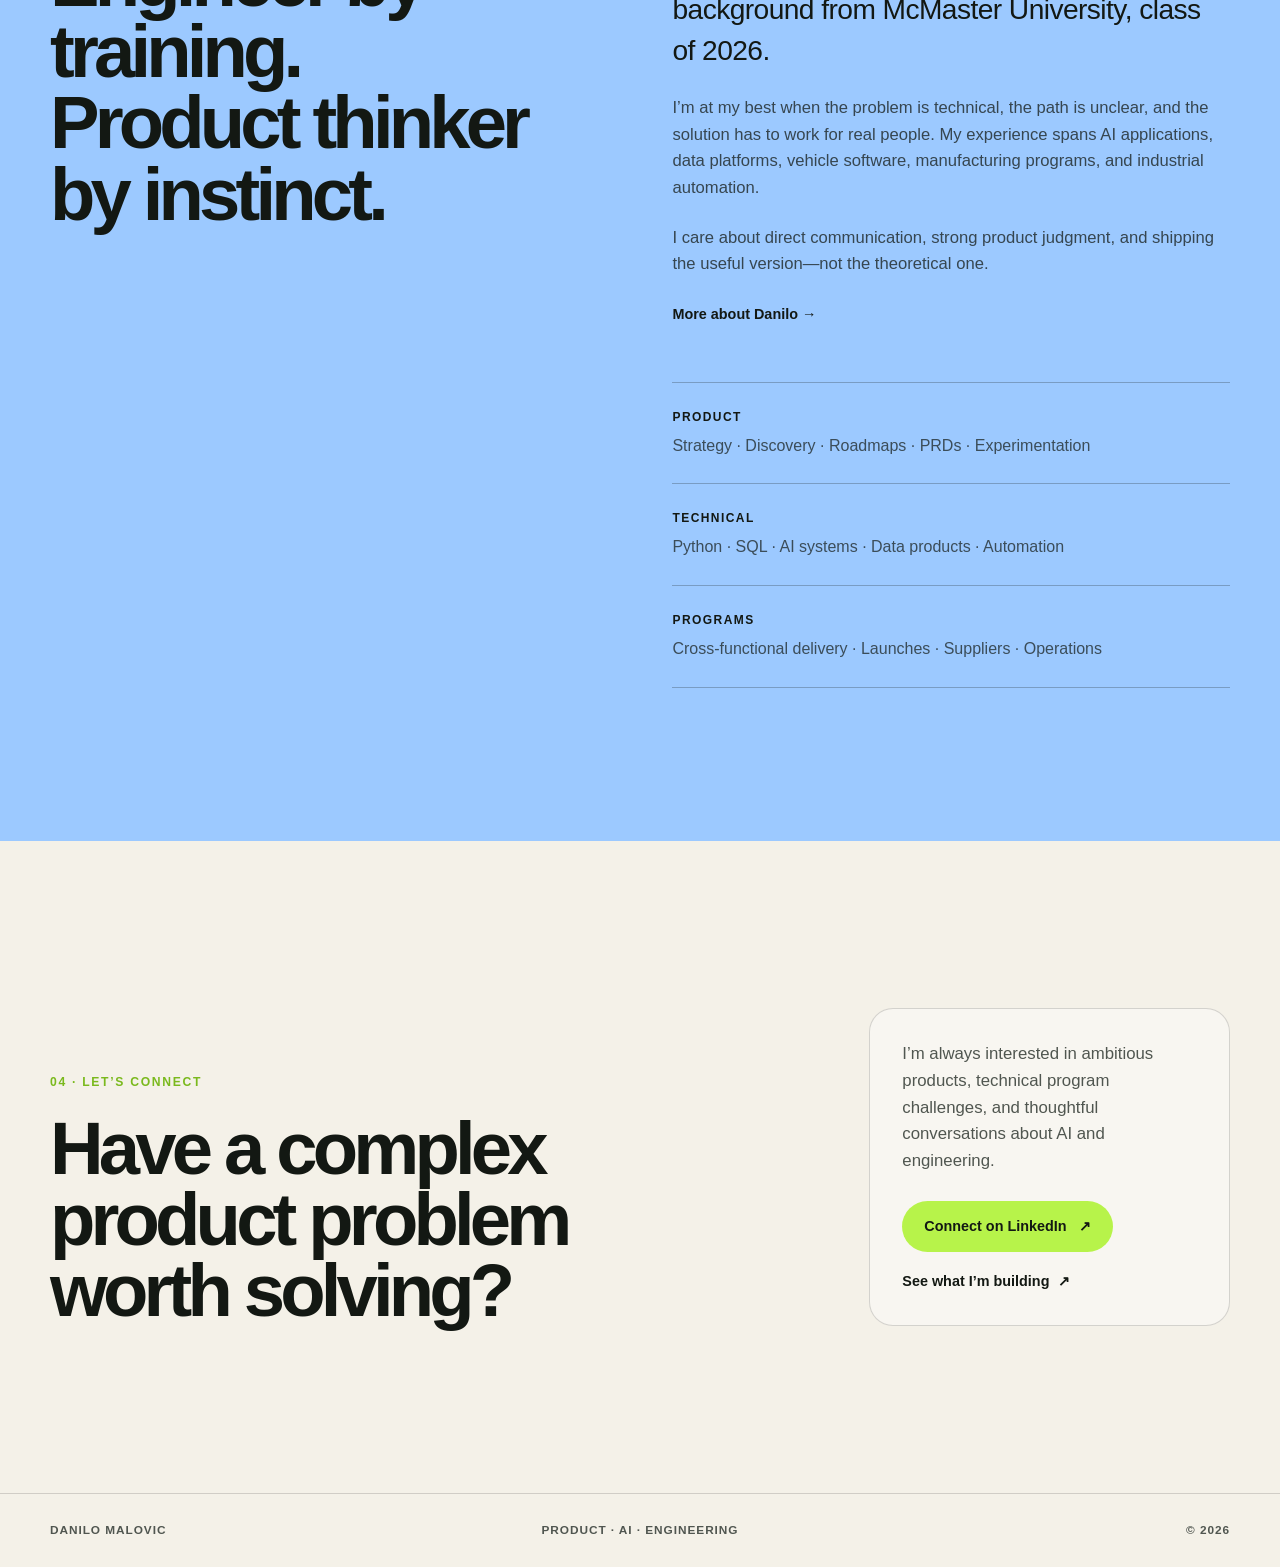
==== commit eb615b94: "Use official Roblox logo in experience section" ====
--- a/index.html
+++ b/index.html
@@ -98,7 +98,7 @@
         <div class="experience-list">
           <article class="experience-row" data-reveal>
             <div class="company-lockup">
-              <div class="logo-tile company-initial" aria-hidden="true">R</div>
+              <div class="logo-tile"><img src="roblox.svg" alt="" aria-hidden="true" width="40" height="40"></div>
               <div><h3>Roblox</h3><p>AI Infrastructure · San Francisco Bay Area</p></div>
             </div>
             <div class="role-copy">
--- a/style.css
+++ b/style.css
@@ -1208,7 +1208,6 @@
 
 /* Current work and editorial pages */
 .hero-background { max-width: 600px; color: var(--ink-soft); font-size: .94rem; margin: 18px 0 0; }
-.company-initial { font-size: 1.5rem; font-weight: 800; background: var(--ink); color: white; }
 .current-role { color: var(--ink-soft); font-size: .84rem; font-weight: 700; }
 .project-detail-link { margin-top: 20px; color: white; text-underline-offset: 5px; }
 .detail-main { padding: calc(var(--header-height) + 72px) 0 100px; }
